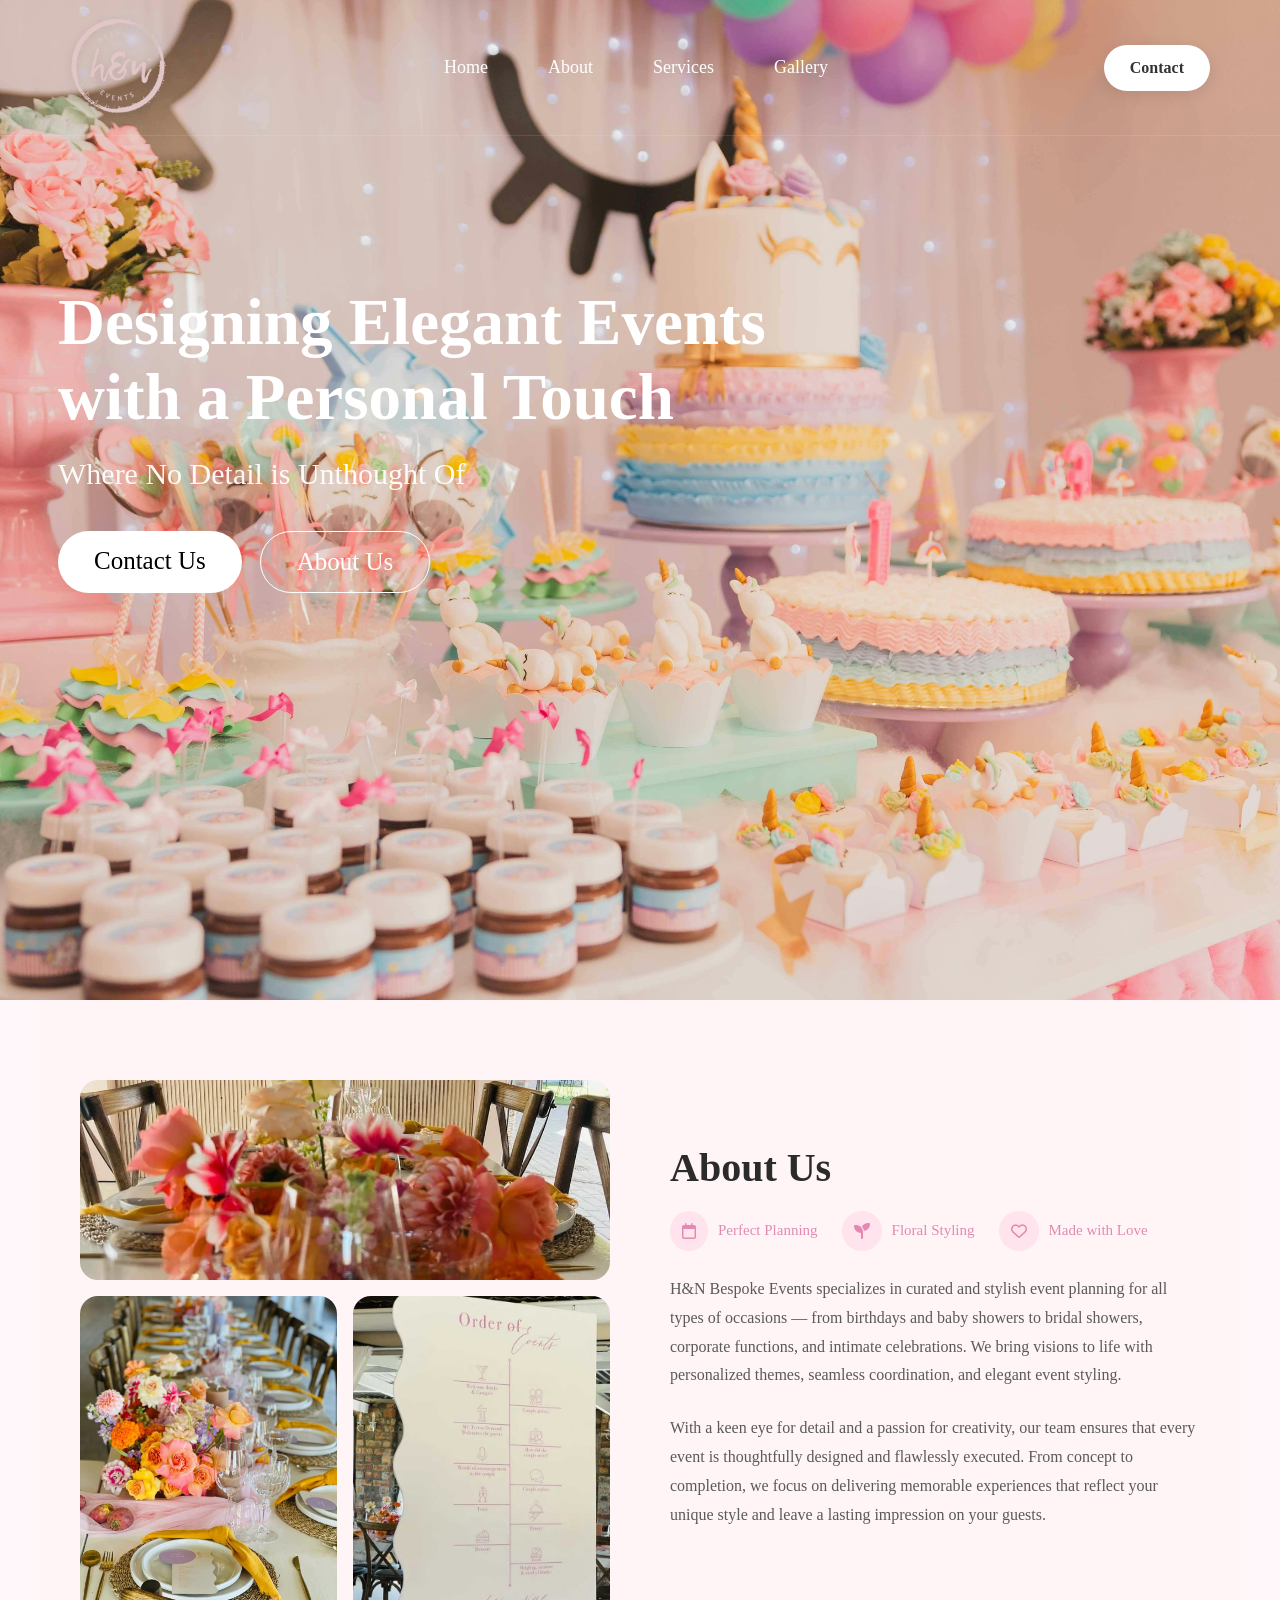
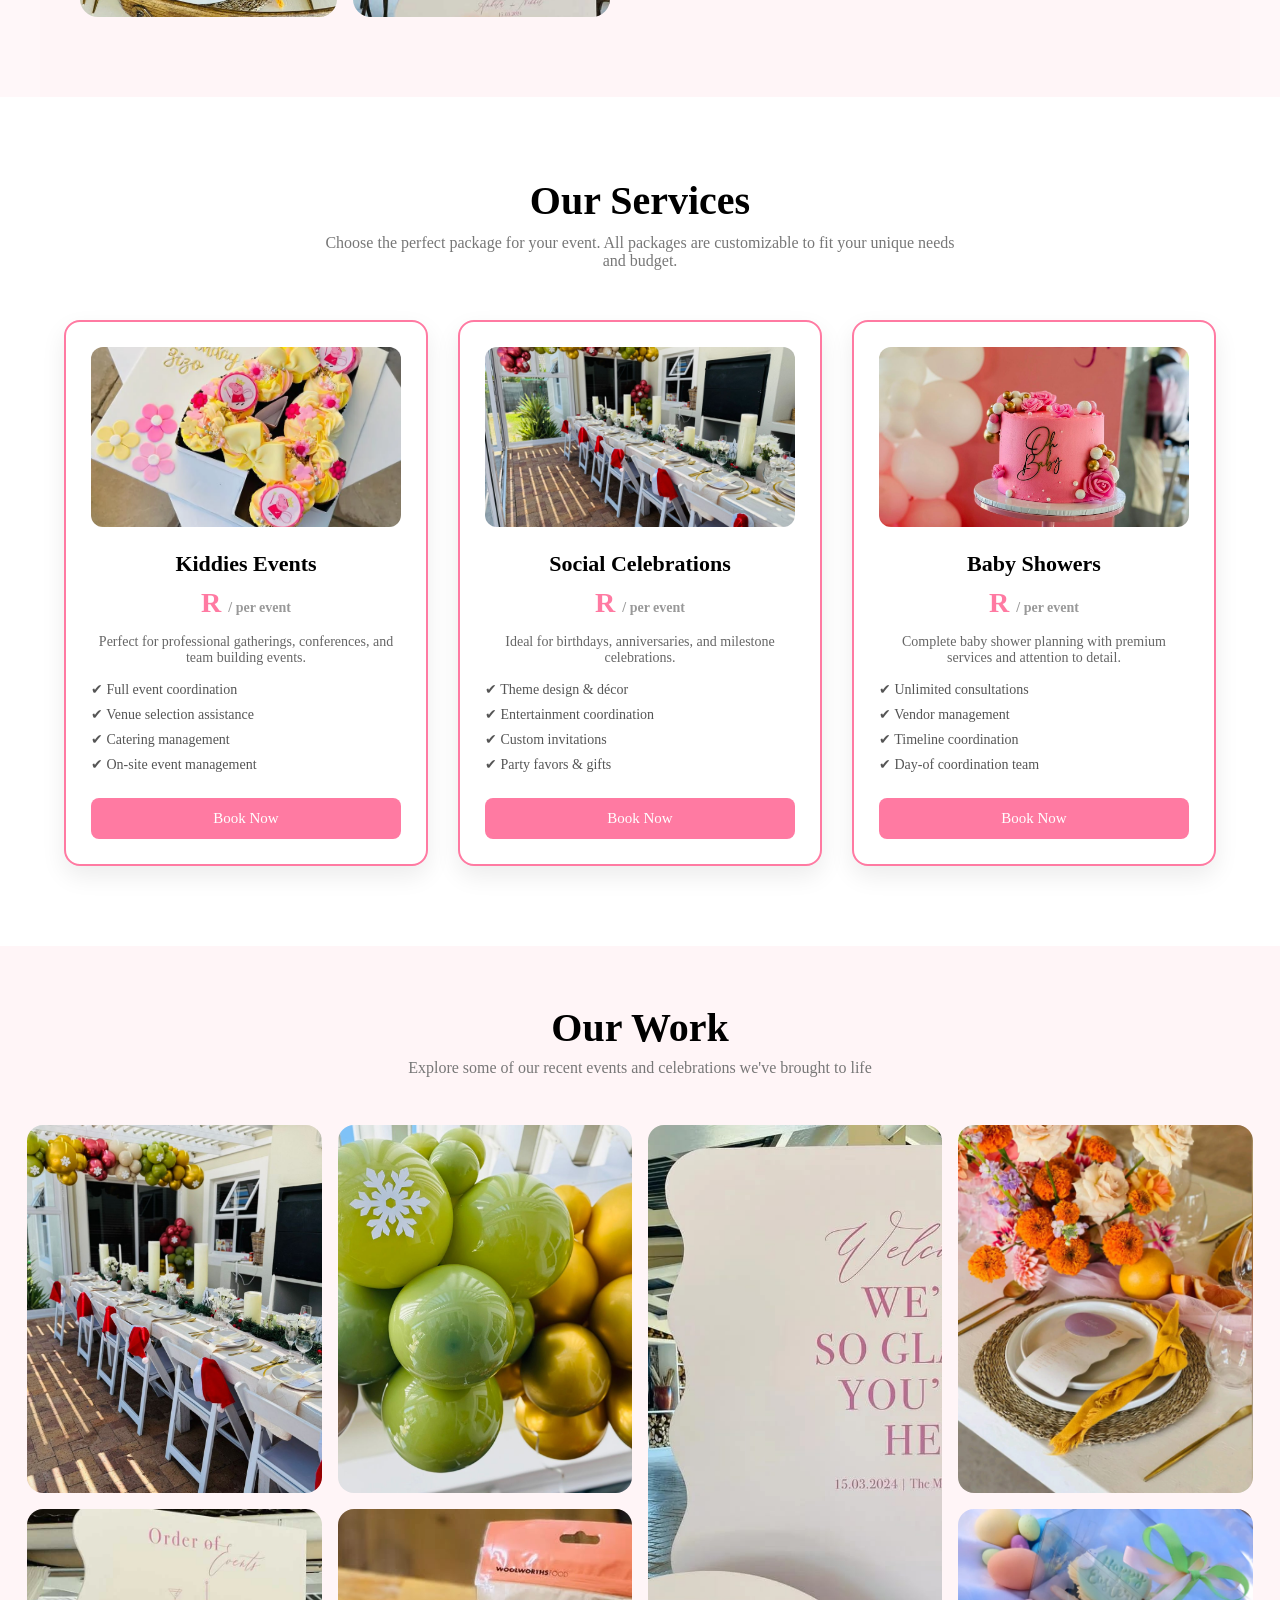
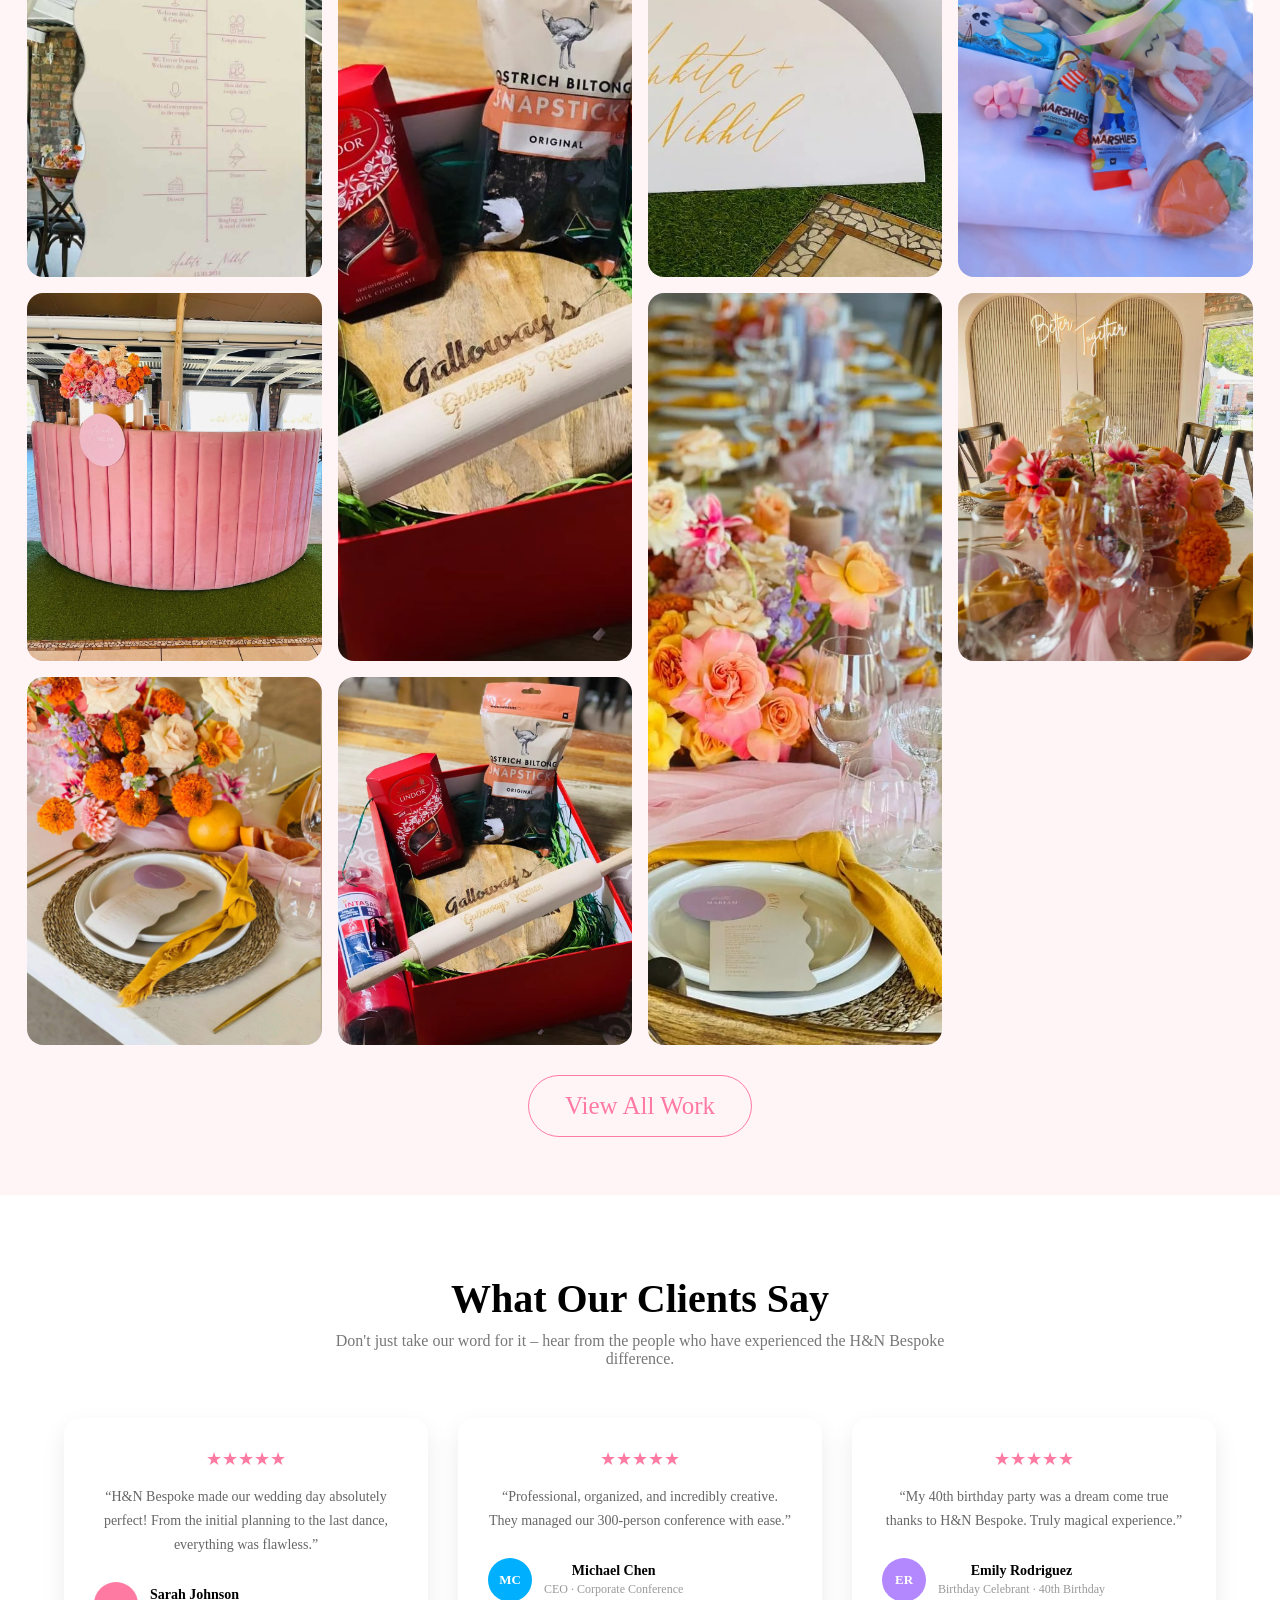
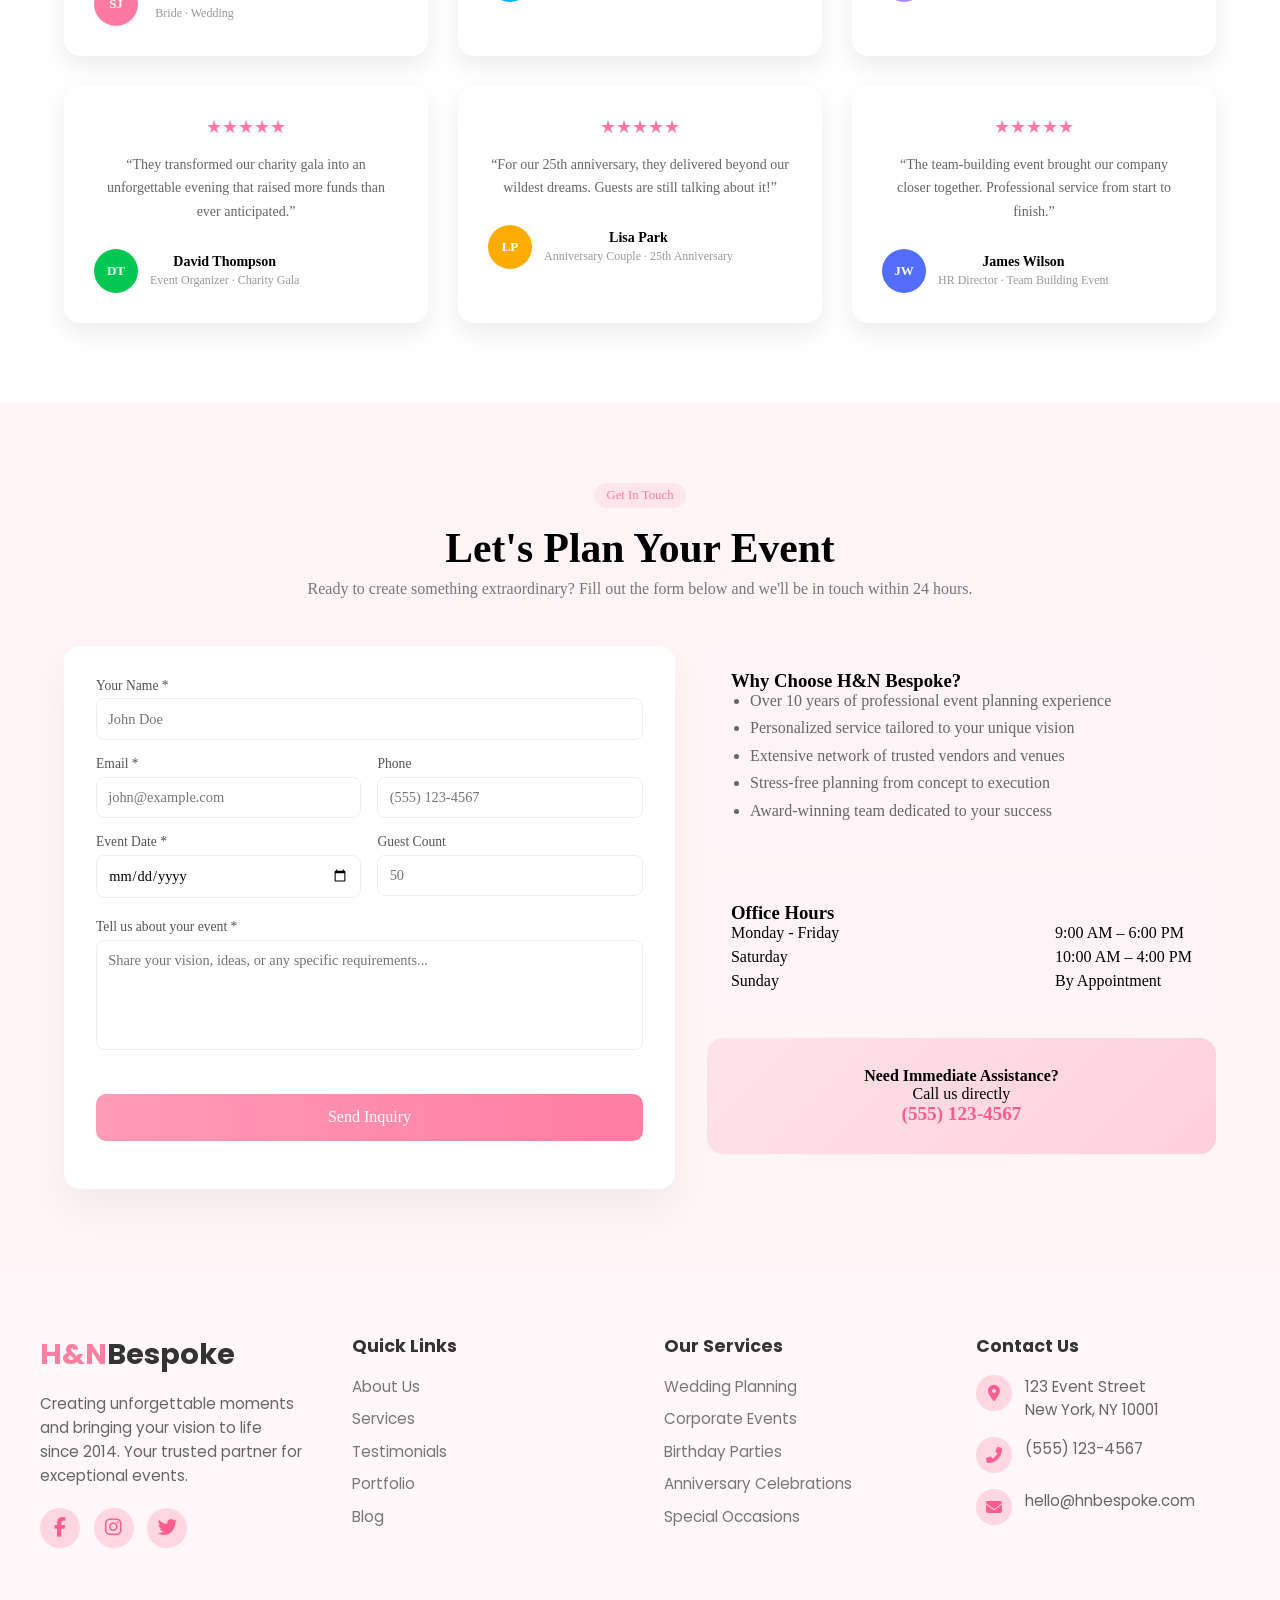
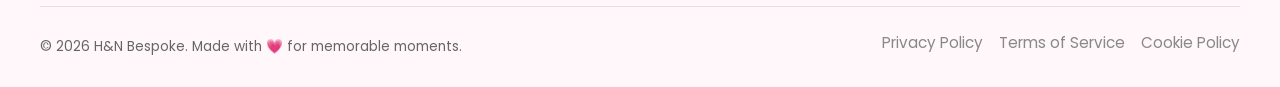
==== index.html @ fa7111df "added new pages" ====
<!DOCTYPE html>
<html lang="en">
<head>
<meta charset="UTF-8">
<meta name="viewport" content="width=device-width, initial-scale=1.0">
<title>Bespoke Hen Events</title>
<link rel="stylesheet" href="./stylesheet.css">

<link href="https://fonts.googleapis.com/css2?family=Poppins:wght@300;400;500;600;700&display=swap" rel="stylesheet">
<link href="https://fonts.googleapis.com/css2?family=Playfair+Display:wght@400;600&family=Parisienne&family=Lora&display=swap" rel="stylesheet">
 <link
    rel="stylesheet"
    href="https://cdnjs.cloudflare.com/ajax/libs/font-awesome/6.5.1/css/all.min.css"
  />
  <!-- <link
  rel="stylesheet"
  href="https://cdnjs.cloudflare.com/ajax/libs/font-awesome/6.4.2/css/all.min.css"
/> -->

</head>

<body>

<header class="hero">
  <section class="navbar">

  <div class="nav">

    <div class="nav-logo">
      <img src="./cropped-h_n_logo-removebg-preview-295x300.png" alt="Bespoke Hen Events" class="logo">
    </div>

    <div class="nav-menu">
      <a href="index.html">Home</a>
      <a href="about.html">About</a>
      <a href="services.html">Services</a>
      <a href="#">Gallery</a>
    </div>

    <div class="nav-contact">
      <button class="contact-btn">Contact</button>
    </div>

    <button class="burger" id="burger" aria-label="Menu">
      <span></span>
      <span></span>
      <span></span>
    </button>

  </div>

  <div class="mobile-menu" id="mobileMenu">
    <button class="close-btn" id="closeBtn">&times;</button>
    <div class="mobile-menu-content">
      <a href="index.html">Home</a>
      <a href="about.html">About</a>
      <a href="services.html">Services</a>
      <!-- <a href="#">Gallery</a> -->
      <button class="contact-btn">Contact</button>
    </div>
  </div>

  <div class="mobile-overlay" id="mobileOverlay"></div>

</section>

  <div class="hero-content">
    <div>
      <h1>Designing Elegant Events<br>with a Personal Touch</h1>
      <p>Where No Detail is Unthought Of</p>

      <div class="hero-buttons">
        <a href="#" class="btn-primary">Contact Us</a>
        <a href="#" class="btn-outline">About Us</a>
      </div>
    </div>
  </div>
</header>
<section class="about-body">
 <section class="about-section">

  <!-- LEFT IMAGES -->
  <div class="image-grid">
    <img src="./image/1 (10).jpg" alt="Table setup" class="image-large">
    <img src="./image/1 (9).jpg" alt="Decor" class="image-small">
    <img src="./image/1 (5).jpg" alt="Event styling" class="image-small">
  </div>

  <!-- RIGHT CONTENT -->
  <div class="about-content">
    <h2>About Us</h2>

    <div class="icon-row">
      <div class="icon-box">
        <i class="fa-regular fa-calendar"></i>
        <span>Perfect Planning</span>
      </div>

      <div class="icon-box">
        <i class="fa-solid fa-seedling"></i>
        <span>Floral Styling</span>
      </div>

      <div class="icon-box">
        <i class="fa-regular fa-heart"></i>
        <span>Made with Love</span>
      </div>
    </div>

    <p>
 H&N Bespoke Events specializes in curated and stylish event planning for all types of occasions — from birthdays and baby showers to bridal showers, corporate functions, and intimate celebrations. We bring visions to life with personalized themes, seamless coordination, and elegant event styling.
    </p>

    <p>
    With a keen eye for detail and a passion for creativity, our team ensures that every event is thoughtfully designed and flawlessly executed. From concept to completion, we focus on delivering memorable experiences that reflect your unique style and leave a lasting impression on your guests.
    </p>
  </div>

</section>

 
</section>
<section class="services">
  <h2>Our Services</h2>
  <p class="subtitle">
    Choose the perfect package for your event. All packages are customizable to fit your unique needs and budget.
  </p>

  <div class="cards">
    <!-- Card 1 -->
    <div class="card featured">
      <img src="./IMG_20231020_140403_918.jpg" alt="Corporate Events">
      <h3>Kiddies Events</h3>
      <p class="price">R  <span>/ per event</span></p>
      <p class="desc">Perfect for professional gatherings, conferences, and team building events.</p>

      <ul>
        <li>✔ Full event coordination</li>
        <li>✔ Venue selection assistance</li>
        <li>✔ Catering management</li>
        <li>✔ On-site event management</li>
      </ul>

      <button>Book Now</button>
    </div>

    <!-- Card 2 (featured) -->
    <div class="card featured">
      <img src="./1 (1).jpg" alt="Social Celebrations">
      <h3>Social Celebrations</h3>
      <p class="price">R <span>/ per event</span></p>
      <p class="desc">Ideal for birthdays, anniversaries, and milestone celebrations.</p>

      <ul>
        <li>✔ Theme design & décor</li>
        <li>✔ Entertainment coordination</li>
        <li>✔ Custom invitations</li>
        <li>✔ Party favors & gifts</li>
      </ul>

      <button>Book Now</button>
    </div>

    <!-- Card 3 -->
    <div class="card featured">
      <img src="./IMG-20250913-WA0020.jpg" alt="Luxury Weddings">
      <h3>Baby Showers</h3>
      <p class="price">R <span>/ per event</span></p>
      <p class="desc">Complete baby shower planning with premium services and attention to detail.</p>

      <ul>
        <li>✔ Unlimited consultations</li>
        <li>✔ Vendor management</li>
        <li>✔ Timeline coordination</li>
        <li>✔ Day-of coordination team</li>
      </ul>

      <button>Book Now</button>
    </div>
  </div>
</section>
<section class="our-work">
  <h2>Our Work</h2>
  <p class="subtitle">
    Explore some of our recent events and celebrations we've brought to life
  </p>

  <div class="gallery">
    <img src="./image/1 (1).jpg" alt="Event image">
    <img src="./image/1 (2).jpg" alt="Event image">
    <img src="./image/1 (3).jpg" alt="Event image">
    <img src="./image/1 (4).jpg" alt="Event image">
    <img src="./image/1 (5).jpg" alt="Event image">
    <img src="./image/1 (6).jpg" alt="Event image">
    <img src="./image/1 (7).jpg" alt="Event image">
    <img src="./image/1 (8).jpg" alt="Event image">
    <img src="./image/1 (9).jpg" alt="Event image">
    <img src="./image/1 (10).jpg" alt="Event image">
    <img src="./image/1 (11).jpg" alt="Event image">
    <img src="./image/1 (13).jpg" alt="Event image">
  </div>
  <div class="outline">
          <a href="./services.html" class="btn-outline-1">View All Work</a>
</div>
</section>

<section class="testimonials">
  <h2>What Our Clients Say</h2>
  <p class="subtitle">
    Don't just take our word for it – hear from the people who have experienced the H&N Bespoke difference.
  </p>

  <div class="testimonial-grid">

    <div class="testimonial-card">
      <div class="stars">★★★★★</div>
      <p class="quote">
        “H&N Bespoke made our wedding day absolutely perfect! From the initial planning to the last dance, everything was flawless.”
      </p>

      <div class="author">
        <div class="avatar pink">SJ</div>
        <div>
          <strong>Sarah Johnson</strong>
          <span>Bride · Wedding</span>
        </div>
      </div>
    </div>

    <div class="testimonial-card">
      <div class="stars">★★★★★</div>
      <p class="quote">
        “Professional, organized, and incredibly creative. They managed our 300-person conference with ease.”
      </p>

      <div class="author">
        <div class="avatar blue">MC</div>
        <div>
          <strong>Michael Chen</strong>
          <span>CEO · Corporate Conference</span>
        </div>
      </div>
    </div>

    <div class="testimonial-card">
      <div class="stars">★★★★★</div>
      <p class="quote">
        “My 40th birthday party was a dream come true thanks to H&N Bespoke. Truly magical experience.”
      </p>

      <div class="author">
        <div class="avatar purple">ER</div>
        <div>
          <strong>Emily Rodriguez</strong>
          <span>Birthday Celebrant · 40th Birthday</span>
        </div>
      </div>
    </div>

    <div class="testimonial-card">
      <div class="stars">★★★★★</div>
      <p class="quote">
        “They transformed our charity gala into an unforgettable evening that raised more funds than ever anticipated.”
      </p>

      <div class="author">
        <div class="avatar green">DT</div>
        <div>
          <strong>David Thompson</strong>
          <span>Event Organizer · Charity Gala</span>
        </div>
      </div>
    </div>

    <div class="testimonial-card">
      <div class="stars">★★★★★</div>
      <p class="quote">
        “For our 25th anniversary, they delivered beyond our wildest dreams. Guests are still talking about it!”
      </p>

      <div class="author">
        <div class="avatar orange">LP</div>
        <div>
          <strong>Lisa Park</strong>
          <span>Anniversary Couple · 25th Anniversary</span>
        </div>
      </div>
    </div>

    <div class="testimonial-card">
      <div class="stars">★★★★★</div>
      <p class="quote">
        “The team-building event brought our company closer together. Professional service from start to finish.”
      </p>

      <div class="author">
        <div class="avatar indigo">JW</div>
        <div>
          <strong>James Wilson</strong>
          <span>HR Director · Team Building Event</span>
        </div>
      </div>
    </div>

  </div>
</section>

<section class="event-contact">

  <span class="pill">Get In Touch</span>
  <h2>Let's Plan Your Event</h2>
  <p class="intro">
    Ready to create something extraordinary? Fill out the form below and we'll be in touch within 24 hours.
  </p>

  <div class="contact-grid">

    <!-- FORM -->
    <form class="contact-form" id="eventForm" action="https://formspree.io/f/mkooplzl" method="POST">
      <label>
        Your Name *
        <input type="text" name="name" placeholder="John Doe" required>
      </label>

      <div class="two-cols">
        <label>
          Email *
          <input type="email" name="email" placeholder="john@example.com" required>
        </label>

        <label>
          Phone
          <input type="tel" name="phone" placeholder="(555) 123-4567">
        </label>
      </div>

      <div class="two-cols">
        <label>
          Event Date *
          <input type="date" name="date" id="eventDate" required>
          <small class="date-status"></small>
        </label>

        <label>
          Guest Count
          <input type="number" name="guests" placeholder="50" min="1">
        </label>
      </div>

      <label>
        Tell us about your event *
        <textarea name="message" placeholder="Share your vision, ideas, or any specific requirements..." required></textarea>
      </label>

      <button type="submit">Send Inquiry</button>
      <p class="form-status"></p>
    </form>

    <!-- INFO COLUMN -->
    <div class="info-column">

      <div class="info-card">
        <h3>Why Choose H&N Bespoke?</h3>
        <ul>
          <li>Over 10 years of professional event planning experience</li>
          <li>Personalized service tailored to your unique vision</li>
          <li>Extensive network of trusted vendors and venues</li>
          <li>Stress-free planning from concept to execution</li>
          <li>Award-winning team dedicated to your success</li>
        </ul>
      </div>

      <div class="info-card small">
        <h3>Office Hours</h3>
        <div class="hours">
          <span>Monday - Friday</span><span>9:00 AM – 6:00 PM</span>
          <span>Saturday</span><span>10:00 AM – 4:00 PM</span>
          <span>Sunday</span><span>By Appointment</span>
        </div>
      </div>

      <div class="call-card">
        <h4>Need Immediate Assistance?</h4>
        <p>Call us directly</p>
        <strong>(555) 123-4567</strong>
      </div>

    </div>
  </div>
</section>
<section class="footer">
  <div class="footer-container">
    <!-- Brand -->
    <div class="footer-brand">
      <h2>H&N<span>Bespoke</span></h2>
      <p>
        Creating unforgettable moments and bringing your vision to life since 2014.
        Your trusted partner for exceptional events.
      </p>

      <div class="socials">
        <a href="#"><i class="fab fa-facebook-f"></i></a>
        <a href="#"><i class="fab fa-instagram"></i></a>
        <a href="#"><i class="fab fa-twitter"></i></a>
      </div>
    </div>

    <!-- Quick Links -->
    <div class="footer-links">
      <h4>Quick Links</h4>
      <a href="about.html">About Us</a>
      <a href="services.html">Services</a>
      <a href="#">Testimonials</a>
      <a href="#">Portfolio</a>
      <a href="#">Blog</a>
    </div>

    <!-- Services -->
    <div class="footer-links">
      <h4>Our Services</h4>
      <a href="#">Wedding Planning</a>
      <a href="#">Corporate Events</a>
      <a href="#">Birthday Parties</a>
      <a href="#">Anniversary Celebrations</a>
      <a href="#">Special Occasions</a>
    </div>

    <!-- Contact -->
    <div class="footer-contact">
      <h4>Contact Us</h4>

      <div class="contact-item">
        <span><i class="fas fa-map-marker-alt"></i></span>
        <p>123 Event Street<br>New York, NY 10001</p>
      </div>

      <div class="contact-item">
        <span><i class="fas fa-phone-alt"></i></span>
        <p>(555) 123-4567</p>
      </div>

      <div class="contact-item">
        <span><i class="fas fa-envelope"></i></span>
        <p>hello@hnbespoke.com</p>
      </div>
    </div>
  </div>

  <div class="footer-bottom">
    <p>© 2026 H&N Bespoke. Made with 💗 for memorable moments.</p>
    <div class="footer-policy">
      <a href="#">Privacy Policy</a>
      <a href="#">Terms of Service</a>
      <a href="#">Cookie Policy</a>
    </div>
  </div>
</section>

<script>
  // PRE-BOOKED DATES (format MUST be YYYY-MM-DD)
  const bookedDates = ["2026-01-25", "2026-01-28"];

  const form = document.getElementById("eventForm");
  const dateInput = document.getElementById("eventDate");
  const dateStatus = document.querySelector(".date-status");
  const formStatus = document.querySelector(".form-status");

  // Disable past dates
  const today = new Date().toISOString().split("T")[0];
  dateInput.min = today;

  // Check availability when date changes
  dateInput.addEventListener("change", () => {
    const selectedDate = dateInput.value;

    if (bookedDates.includes(selectedDate)) {
      dateStatus.textContent = "❌ This date is already booked.";
      dateStatus.style.color = "#ff4d6d";
      dateInput.setCustomValidity("Date unavailable");
    } else {
      dateStatus.textContent = "✅ Date available!";
      dateStatus.style.color = "#2ecc71";
      dateInput.setCustomValidity("");
    }
  });

  // Handle form submit
  form.addEventListener("submit", (e) => {
    e.preventDefault();

    if (!form.checkValidity()) return;

    const selectedDate = dateInput.value;

    // Safety check (in case someone bypasses UI)
    if (bookedDates.includes(selectedDate)) {
      dateStatus.textContent = "❌ This date was just booked.";
      dateStatus.style.color = "#ff4d6d";
      return;
    }

    // Save the booking (demo only)
    bookedDates.push(selectedDate);

    formStatus.textContent = "Sending your inquiry...";
    formStatus.style.color = "#777";

    setTimeout(() => {
      formStatus.textContent = "🎉 Inquiry sent successfully! We’ll contact you within 24 hours.";
      formStatus.style.color = "#2ecc71";
      form.reset();
      dateStatus.textContent = "";
    }, 1200);
  });

  // MOBILE MENU TOGGLE

  const burger = document.getElementById("burger");
  const mobileMenu = document.getElementById("mobileMenu");
  const mobileOverlay = document.getElementById("mobileOverlay");
  const closeBtn = document.getElementById("closeBtn");

  const toggleMenu = () => {
    mobileMenu.classList.toggle("active");
    mobileOverlay.classList.toggle("active");
    burger.classList.toggle("active");
    document.body.style.overflow = mobileMenu.classList.contains("active") ? "hidden" : "";
  };

  burger.addEventListener("click", toggleMenu);
  mobileOverlay.addEventListener("click", toggleMenu);
  closeBtn.addEventListener("click", toggleMenu);

  // NAVBAR SCROLL BEHAVIOR: add translucent pink background when scrolling
  const navbar = document.querySelector('.navbar');
  const onScroll = () => {
    if (window.scrollY > 8) {
      navbar.classList.add('scrolled');
    } else {
      navbar.classList.remove('scrolled');
    }
  };

  window.addEventListener('scroll', onScroll, { passive: true });
  // Run once on load in case user opens scrolled
  onScroll();




</script>

</body>
</html>
---- stylesheet.css ----
* {
  margin: 0;
  padding: 0;
  box-sizing: border-box;
  font-family:inherit
}

body {
  background: #fff5f7;
}

.hero {
  min-height: 1000px;
  background:
 
    url("./pexels-silvia-trigo-545701-1857157.jpg") center/cover no-repeat;
  color: #fff;
  position: relative;
}



/* Navbar */
.navbar {
  position: sticky;
  top: 0;
  width: 100%;
  background: transparent;
  z-index: 1000;
  transition: background 220ms ease, box-shadow 220ms ease, padding 220ms ease, backdrop-filter 220ms ease;
  border-bottom: 1px solid rgba(255, 255, 255, 0.1);
}

.navbar.scrolled {
  position: fixed;
  left: 0;
  right: 0;
  background: linear-gradient(135deg, rgba(255, 230, 236, 0.8), rgba(247, 198, 217, 0.6));
  backdrop-filter: blur(12px);
  box-shadow: 0 8px 32px rgba(0,0,0,0.1);
  border-bottom: 1px solid rgba(255, 255, 255, 0.2);
}


/* Layout */
.nav {
  display: flex;
  justify-content: space-between;
  align-items: center;
  padding: 15px 30px;
  gap: 6px;
  font-size: 18px;
  position: relative;
  max-width: 1200px;
  margin: 0 auto;
}

.nav-logo {
  flex: 0;
  filter: drop-shadow(0 2px 4px rgba(0,0,0,0.1));
}

.nav-menu {
  flex: 1;
  display: flex;
  justify-content: center;
  gap: 30px;
}

.nav-contact {
  flex: 0;
}

/* Logo image */
.logo {
  height: 100px;
  transition: transform 0.3s ease;
}

.logo:hover {
  transform: scale(1.05);
}
.hero-content {
  margin: 0 auto;
  padding: 149px 58px;

}
.nav-toggle,
.burger {
  display: none;
  background: transparent;
  border: none;
  cursor: pointer;
  padding: 6px;
}


/* Place contact button at far right inside nav-right using its own container */

/* CTA sits in its own container positioned at the far right of the nav */
.nav-contact {
  position: relative;
}

.nav-contact .contact-btn { display: inline-flex; }

.burger { margin-left: 6px; }

.nav-toggle i {
  font-size: 20px;
  color: #ffffff;
}

/* Link colors: light on hero, dark when scrolled */
.navbar a { color: #fff; }
.navbar.scrolled a { color: #333; }
.navbar .contact-btn { background: #fff; color: #333; }
.navbar.scrolled .contact-btn { background: #fff; }

/* Link spacing and visual touch */
.nav-menu a {
  color: inherit;
  padding: 10px 15px;
  text-decoration: none;
  border-radius: 25px;
  font-weight: 500;
  transition: all 0.3s ease;
  position: relative;
}
.nav-menu a:hover {
  background: rgba(255,255,255,0.15);
  transform: translateY(-2px);
  box-shadow: 0 4px 12px rgba(0,0,0,0.15);
}

/* Links */
.navbar a {
  text-decoration: none;
  color: #ffffff;
  font-weight: 500;
}

/* Contact button */
.contact-btn {
  margin-left: auto;
  background: linear-gradient(135deg, #fff, #f8f8f8);
  border: 2px solid rgba(255,255,255,0.3);
  padding: 12px 24px;
  border-radius: 30px;
  cursor: pointer;
  font-weight: 600;
  font-size: 16px;
  transition: all 0.3s ease;
  box-shadow: 0 4px 15px rgba(0,0,0,0.1);
}

.contact-btn:hover {
  background: linear-gradient(135deg, #f0f0f0, #e8e8e8);
  transform: translateY(-2px);
  box-shadow: 0 6px 20px rgba(0,0,0,0.2);
}

/* Burger */
.burger {
  display: none;
  flex-direction: column;
  gap: 5px;
  margin-left: 16px;
  cursor: pointer;
}

.burger span {
  width: 24px;
  height: 2px;
  background: #333;
  transition: all 0.3s ease;
}

.burger.active span:nth-child(1) {
  transform: rotate(45deg) translate(5px, 5px);
}

.burger.active span:nth-child(2) {
  opacity: 0;
}

.burger.active span:nth-child(3) {
  transform: rotate(-45deg) translate(7px, -6px);
}

/* Mobile menu */
.mobile-menu {
  position: fixed;
  top: 0;
  left: 0;
  width: 100%;
  height: 100vh;
  background: linear-gradient(135deg, rgba(247, 198, 217, 0.95), rgba(255, 230, 236, 0.95));
  backdrop-filter: blur(15px);
  display: flex;
  flex-direction: column;
  transform: translateX(100%);
  transition: transform 0.3s ease;
  z-index: 1001;
}

.mobile-menu.active {
  transform: translateX(0);
}

.close-btn {
  position: absolute;
  top: 30px;
  right: 30px;
  background: rgba(255, 255, 255, 0.2);
  border: 2px solid rgba(255, 255, 255, 0.3);
  font-size: 24px;
  color: #333;
  cursor: pointer;
  width: 50px;
  height: 50px;
  border-radius: 50%;
  display: flex;
  align-items: center;
  justify-content: center;
  transition: all 0.3s ease;
  z-index: 1002;
}

.close-btn:hover {
  background: rgba(255, 255, 255, 0.4);
  transform: scale(1.1);
}

.mobile-menu-content {
  display: flex;
  flex-direction: column;
  justify-content: center;
  align-items: center;
  gap: 25px;
}

.mobile-overlay {
  position: fixed;
  top: 0;
  left: 0;
  width: 100%;
  height: 100%;
  background: rgba(0, 0, 0, 0.5);
  opacity: 0;
  pointer-events: none;
  transition: opacity 0.3s ease;
  z-index: 1000;
}

.mobile-overlay.active {
  opacity: 1;
  pointer-events: auto;
}

/* Mobile menu links */
.mobile-menu a {
  color: #333;
  text-decoration: none;
  font-weight: 500;
  font-size: 20px;
  padding: 15px 30px;
  border-radius: 30px;
  transition: all 0.3s ease;
  background: rgba(255, 255, 255, 0.1);
  border: 1px solid rgba(255, 255, 255, 0.2);
  min-width: 200px;
  text-align: center;
}

.mobile-menu a:hover {
  background: rgba(255, 255, 255, 0.3);
  transform: translateY(-3px);
  box-shadow: 0 6px 20px rgba(0,0,0,0.2);
}

.mobile-menu .contact-btn {
  background: rgba(255, 255, 255, 0.1);
  color: #333;
  border: 1px solid rgba(255, 255, 255, 0.2);
  padding: 15px 30px;
  border-radius: 30px;
  cursor: pointer;
  font-weight: 500;
  font-size: 20px;
  transition: all 0.3s ease;
  min-width: 200px;
  text-align: center;
  text-decoration: none;
  display: inline-block;
  margin-left: 0;
}

.mobile-menu .contact-btn:hover {
  background: rgba(255, 255, 255, 0.3);
  transform: translateY(-3px);
  box-shadow: 0 6px 20px rgba(0,0,0,0.2);
}

/* Responsive */
/* Show collapsed/hamburger menu on mobile */
@media (max-width: 768px) {
  /* On mobile: hide the menu and contact, show burger */
  .nav-menu { display: none; }
  .nav-contact { display: none; }
  .burger { display: flex; }

  .nav { padding: 15px 20px; }
  .logo { height: 60px; }
}

/* Banner Hero */
.banner-hero {
  min-height: 80vh;
  background: url("./image/1 (1).jpg") center/cover no-repeat;
  color: #fff;
  position: relative;
  display: flex;
  flex-direction: column;
  justify-content: space-between;
  align-items: center;
  padding-bottom: 80px;
}

.banner-hero::before {
  content: '';
  position: absolute;
  top: 0;
  left: 0;
  width: 100%;
  height: 100%;
  background: rgba(0, 0, 0, 0.4);
  z-index: 1;
}

.banner-hero .navbar {
  position: sticky;
  top: 0;
  width: 100%;
  background: transparent;
  z-index: 1000;
  transition: background 220ms ease, box-shadow 220ms ease, padding 220ms ease, backdrop-filter 220ms ease;
  border-bottom: 1px solid rgba(255, 255, 255, 0.1);
}

.banner-hero .navbar.scrolled {
  position: fixed;
  left: 0;
  right: 0;
  background: linear-gradient(135deg, rgba(255, 230, 236, 0.8), rgba(247, 198, 217, 0.6));
  backdrop-filter: blur(12px);
  box-shadow: 0 8px 32px rgba(0,0,0,0.1);
  border-bottom: 1px solid rgba(255, 255, 255, 0.2);
}

.banner-content {
  position: relative;
  z-index: 2;
  text-align: center;
  padding-bottom: 274px;

}

.banner-content h1 {
  font-size: 4rem;
  font-weight: 600;
  margin-bottom: 1rem;
  font-family: 'Playfair Display', serif;
}

.banner-content p {
  font-size: 1.5rem;
  opacity: 0.95;
}

@media (max-width: 768px) {
  .banner-hero {
    min-height: 60vh;
  }

  .banner-content h1 {
    font-size: 2.5rem;
  }

  .banner-content p {
    font-size: 1.2rem;
  }
}

/* Services Gallery Section */
.services-gallery {
  padding: 80px 20px;
  background: #fff5f7;
  text-align: center;
}

.services-gallery h2 {
  font-size: 3rem;
  font-weight: 600;
  margin-bottom: 1rem;
  color: #333;
  font-family: 'Playfair Display', serif;
}

.services-gallery .subtitle {
  font-size: 1.2rem;
  color: #666;
  margin-bottom: 50px;
}

/* Services Gallery Grid */
.services-gallery .gallery {
  display: grid;
  grid-template-columns: repeat(auto-fill, minmax(250px, 1fr));
  gap: 0.8rem;
  max-width: 1200px;
  margin: 0 auto;
}

.services-gallery .gallery img {
  width: 100%;
  height: 250px;
  object-fit: cover;
  border-radius: 12px;
  transition: transform 0.3s ease, box-shadow 0.3s ease;
  cursor: pointer;
}

.services-gallery .gallery img:hover {
  transform: scale(1.03);
  box-shadow: 0 8px 20px rgba(0, 0, 0, 0.15);
}

/* Modal / Lightbox */
.gallery-modal {
  display: none;
  position: fixed;
  top: 0;
  left: 0;
  width: 100%;
  height: 100%;
  background: rgba(0, 0, 0, 0.9);
  z-index: 2000;
  justify-content: center;
  align-items: center;
  padding: 20px;
}

.gallery-modal.active {
  display: flex;
}

.gallery-modal-content {
  position: relative;
  max-width: 90%;
  max-height: 90vh;
}

.gallery-modal-content img {
  width: 100%;
  height: auto;
  max-height: 85vh;
  object-fit: contain;
}

.gallery-modal-close {
  position: absolute;
  top: -40px;
  right: 0;
  background: none;
  border: none;
  font-size: 36px;
  color: #fff;
  cursor: pointer;
  transition: color 0.3s ease;
}

.gallery-modal-close:hover {
  color: #ccc;
}

.gallery-modal-nav {
  display: flex;
  gap: 20px;
  position: absolute;
  bottom: -50px;
  left: 50%;
  transform: translateX(-50%);
  justify-content: center;
}

.gallery-modal-nav button {
  background: rgba(255, 255, 255, 0.2);
  border: 1px solid rgba(255, 255, 255, 0.4);
  color: #fff;
  padding: 10px 20px;
  border-radius: 20px;
  cursor: pointer;
  transition: all 0.3s ease;
}

.gallery-modal-nav button:hover {
  background: rgba(255, 255, 255, 0.3);
}

@media (max-width: 768px) {
  .services-gallery .gallery {
    grid-template-columns: repeat(auto-fill, minmax(150px, 1fr));
    gap: 0.6rem;
  }

  .services-gallery .gallery img {
    height: 150px;
  }

  .gallery-modal {
    padding: 10px;
  }

  .gallery-modal-content img {
    max-height: 80vh;
  }

  .gallery-modal-close {
    top: -30px;
    font-size: 28px;
  }

  .gallery-modal-nav {
    bottom: -45px;
    gap: 10px;
  }

  .gallery-modal-nav button {
    padding: 8px 16px;
    font-size: 14px;
  }
}

/* Banner */
.banner {
  position: relative;
  height: 60vh;
  overflow: hidden;
}

.banner-image {
  width: 100%;
  height: 100%;
  object-fit: cover;
}

.banner-overlay {
  position: absolute;
  top: 0;
  left: 0;
  width: 100%;
  height: 100%;
  background: rgba(0, 0, 0, 0.4);
  display: flex;
  flex-direction: column;
  justify-content: center;
  align-items: center;
  color: #fff;
  text-align: center;
}

.banner-overlay h1 {
  font-size: 4rem;
  font-weight: 600;
  margin-bottom: 1rem;
  font-family: 'Playfair Display', serif;
}

.banner-overlay p {
  font-size: 1.5rem;
  opacity: 0.9;
}

@media (max-width: 768px) {
  .banner {
    height: 50vh;
  }

  .banner-overlay h1 {
    font-size: 2.5rem;
  }

  .banner-overlay p {
    font-size: 1.2rem;
  }
}

.hero-content h1 {
  font-size: 65px;
  font-weight: 600;
  line-height: 1.15;
}

.hero-content p {
  margin-top: 22px;
  font-size: 30px;
  opacity: 0.95;
}

/* HERO BUTTONS */
.hero-buttons {
  margin-top: 40px;
  display: flex;
  gap: 18px;
}

.btn-primary {
  background: #fff;
  color: #000;
  padding: 16px 36px   ;
  border-radius: 40px;
  font-size:  25px;
  text-decoration: none;
  font-weight: 500;
  transition: transform 0.3s ease, box-shadow 0.3s ease;
}

.btn-primary:hover {
  background: #f0f0f0;
  color: #000;
}

.btn-outline {
  border: 1.5px solid #fff;
  color: #fff;
  padding: 16px 36px;
  font-size: 25px;  
  border-radius: 40px;
  text-decoration: none;
  font-weight: 500;
  transition: transform 0.3s ease, background 0.3s ease;
}
.btn-outline-1 {
  border: 1.5px solid #ff7aa2;
  color: #ff7aa2;
  padding: 16px 36px;
  font-size: 25px;  
  border-radius: 40px;
  text-decoration: none;
  font-weight: 500;
  transition: transform 0.3s ease, background 0.3s ease;
}

.btn-outline:hover {
  background: #fff;
  color: #333;
  border-color: #fff;
}
.btn-outline-1:hover {
  background: #fff;
  color: #333;
  border-color: #fff;
}
.outline{

  display: flex;
  justify-content: center;
  margin-top: 30px;
}

/* RESPONSIVE */
@media (max-width: 900px) {
  .nav {
    padding: 20px 30px;
  }

  .hero-content {
    padding-left: 30px;
    padding-right: 30px;
  }

  .hero-content h1 {
    font-size: 38px;
  }
}

@media (max-width: 600px) {
  .nav-left,
  .nav-right {
    display: none;
  }

  .hero-content h1 {
    font-size: 30px;
  }

  .hero-buttons {
    flex-direction: column;
    width: fit-content;
  }
}
.about-section {
  display: flex;
  gap: 60px;
  padding: 100px;
  background: #fff5f7;
  position: relative;
  overflow: hidden;
}

 .about-body {
      margin: 0;
      font-family: 'Georgia', serif;
      background: #fff7f9;
      color: #5a5a5a;
    }

    .about-section {
      max-width: 1200px;
      margin: auto;
      padding: 80px 40px;
      display: grid;
      grid-template-columns: 1fr 1fr;
      gap: 60px;
      align-items: center;
    }

    /* IMAGE GRID */
    .image-grid {
      display: grid;
      grid-template-columns: 1fr 1fr;
      grid-template-rows: auto auto;
      gap: 16px;
    }

    .image-grid img {
      width: 100%;
      height: 100%;
      object-fit: cover;
      border-radius: 18px;
    }

    .image-large {
      grid-column: span 2;
      height: 200px !important;
    }

    .image-small {
      height: 200px;
    }

    /* TEXT CONTENT */
    .about-content h2 {
      font-size: 2.5rem;
      margin-bottom: 20px;
      color: #2b2b2b;
      font-weight: 600  ;
    }

    .about-content p {
      line-height: 1.8;
      font-size: 16px;
      margin-bottom: 24px;
    }

    /* ICON ROW */
    .icon-row {
      display: flex;
      gap: 24px;
      margin-bottom: 24px;
    }

    .icon-box {
      display: flex;
      align-items: center;
      gap: 10px;
      color: #e38ab2;
      font-size: 15px;
    }

    .icon-box i {
      background: #ffe3ed;
      padding: 12px;
      border-radius: 50%;
      font-size: 16px;
    }

    /* RESPONSIVE */
    @media (max-width: 900px) {
      .about-section {
        grid-template-columns: 1fr;
      }
    }
    .services {
  padding: 80px 5%;
  text-align: center;
  background: #fff;
}

.services h2 {
  font-size: 2.5rem;
  margin-bottom: 10px;
  color: #000000;
  font-weight: 600;
}

.subtitle {
  color: #777;
  max-width: 600px;
  margin: 0 auto 50px;
}

.cards {
  display: grid;
  grid-template-columns: repeat(auto-fit, minmax(280px, 1fr));
  gap: 30px;
}

.card {
  background: #fff;
  border-radius: 16px;
  padding: 25px;
  box-shadow: 0 10px 25px rgba(0,0,0,0.08);
  transition: transform 0.35s ease, box-shadow 0.35s ease;
  position: relative;
}

.card img {
  width: 100%;
  height: 180px;
  object-fit: cover;
  border-radius: 12px;
  margin-bottom: 20px;
}

.card h3 {
  font-size: 22px;
  margin-bottom: 10px;
}

.price {
  font-size: 28px;
  color: #ff7aa2;
  font-weight: bold;
}

.price span {
  font-size: 14px;
  color: #999;
}

.desc {
  font-size: 14px;
  color: #666;
  margin: 15px 0;
}

.card ul {
  text-align: left;
  padding: 0;
  list-style: none;
  margin-bottom: 25px;
}

.card ul li {
  font-size: 14px;
  margin-bottom: 8px;
  color: #555;
}

.card button {
  width: 100%;
  padding: 12px;
  border: none;
  border-radius: 8px;
  background: #ff7aa2;
  color: #fff;
  font-size: 15px;
  cursor: pointer;
  transition: background 0.3s ease;
}

.card button:hover {
  background: #ff5f8f;
}

/* 🔥 Hover-out effect */
.card:hover {
  transform: translateY(-15px) scale(1.03);
  box-shadow: 0 20px 45px rgba(0,0,0,0.15);
}

/* Featured middle card */
.featured {
  border: 2px solid #ff7aa2;
}
.testimonials {
  padding: 80px 5%;
  background: #fff;
  text-align: center;
}

.testimonials h2 {
  font-size: 2.5rem;
  margin-bottom: 10px;
  color: #000000;
  font-weight: 600;
}

.subtitle {
  color: #777;
  max-width: 650px;
  margin: 0 auto 50px;
}

.testimonial-grid {
  display: grid;
  grid-template-columns: repeat(auto-fit, minmax(280px, 1fr));
  gap: 30px;
}

.testimonial-card {
  background: #fff;
  border-radius: 16px;
  padding: 30px;
  box-shadow: 0 10px 25px rgba(0,0,0,0.08);
  position: relative;
  transition: transform 0.35s ease, box-shadow 0.35s ease;
}

/* Hover out effect */
.testimonial-card:hover {
  transform: translateY(-12px) scale(1.02);
  box-shadow: 0 22px 45px rgba(0,0,0,0.15);
}

.stars {
  color: #ff7aa2;
  font-size: 18px;
  margin-bottom: 15px;
}

.quote {
  font-size: 14px;
  color: #666;
  line-height: 1.7;
  margin-bottom: 25px;
  position: relative;
}

.author {
  display: flex;
  align-items: center;
  gap: 12px;
}

.author strong {
  display: block;
  font-size: 14px;
}

.author span {
  font-size: 12px;
  color: #999;
}

/* Avatar styles */
.avatar {
  width: 44px;
  height: 44px;
  border-radius: 50%;
  display: flex;
  align-items: center;
  justify-content: center;
  color: #fff;
  font-weight: bold;
  font-size: 13px;
}

/* Avatar colors */
.pink { background: #ff7aa2; }
.blue { background: #00b0ff; }
.purple { background: #b388ff; }
.green { background: #00c853; }
.orange { background: #ffab00; }
.indigo { background: #536dfe; }

/* * {
  box-sizing: border-box;
} */
.our-work {
  /* max-width: 1200px;
  margin: 4rem auto; */
  padding: 58px 1.7rem;
  text-align: center;
  background-color: #fff5f7;
}

.our-work h2 {
  font-size: 2.5rem;
  font-weight: 600;
  margin-bottom: 0.5rem;
}

.our-work .subtitle {
  font-size: 1rem;
  color: #777;
  margin-bottom: 3rem;
}

/* Masonry-style grid */
.our-work .gallery {
  display: grid;
  grid-template-columns: repeat(auto-fill, minmax(250px, 1fr));
  gap: 1rem;
}

/* Images */
.our-work .gallery img {
  width: 100%;
  height: 100%;
  object-fit: cover;
  border-radius: 16px;
  transition: transform 0.4s ease, box-shadow 0.4s ease;
  cursor: pointer;
}

/* Hover effect */
.our-work .gallery img:hover {
  transform: scale(1.03);
  box-shadow: 0 12px 30px rgba(0, 0, 0, 0.15);
}

/* Image height variation */
.our-work .gallery img:nth-child(3),
.our-work .gallery img:nth-child(6),
.our-work .gallery img:nth-child(9) {
  grid-row: span 2;
}

/* Mobile */
@media (max-width: 600px) {
  .our-work h2 {
    font-size: 2rem;
  }

  .our-work .subtitle {
    font-size: 0.95rem;
  }
}
.event-contact {
  max-width: 1200px;
  margin: 5rem auto;
  padding: 0 1.5rem;
  text-align: center;
}

.event-contact .pill {
  display: inline-block;
  background: #ffe6ec;
  color: #ff7da1;
  padding: 0.3rem 0.8rem;
  border-radius: 20px;
  font-size: 0.8rem;
  margin-bottom: 1rem;
}

.event-contact h2 {
  font-size: 2.6rem;
  margin-bottom: 0.5rem;
}

.event-contact .intro {
  color: #777;
  margin-bottom: 3rem;
}

.contact-grid {
  display: grid;
  grid-template-columns: 1.2fr 1fr;
  gap: 2rem;
  align-items: start;
}

/* FORM */
.contact-form {
  background: #fff;
  padding: 2rem;
  border-radius: 16px;
  box-shadow: 0 20px 40px rgba(0,0,0,0.05);
  text-align: left;
}

.contact-form label {
  display: block;
  font-size: 0.85rem;
  color: #555;
  margin-bottom: 1rem;
}

.contact-form input,
.contact-form textarea {
  width: 100%;
  padding: 0.7rem;
  border-radius: 8px;
  border: 1px solid #eee;
  margin-top: 0.3rem;
  font-size: 0.9rem;
}

.contact-form textarea {
  min-height: 110px;
  resize: none;
}

.two-cols {
  display: grid;
  grid-template-columns: 1fr 1fr;
  gap: 1rem;
}

.contact-form button {
  width: 100%;
  margin-top: 1.5rem;
  padding: 0.9rem;
  background: linear-gradient(90deg, #ff9bb7, #ff7da1);
  color: white;
  border: none;
  border-radius: 10px;
  font-size: 1rem;
  cursor: pointer;
  transition: transform 0.3s ease, box-shadow 0.3s ease;
}

.contact-form button:hover {
  background: linear-gradient(90deg, #ff7aa2, #ff5f8f);
}

.contact-form small {
  font-size: 0.75rem;
  margin-top: 0.3rem;
  display: block;
}

.form-status {
  margin-top: 1rem;
  font-size: 0.85rem;
}

/* INFO */
.info-column {
  display: grid;
  gap: 1.5rem;
}

.info-card {
  background: #fff5f8;
  padding: 1.5rem;
  border-radius: 16px;
  text-align: left;
}

.info-card ul {
  padding-left: 1.2rem;
}

.info-card li {
  margin-bottom: 0.6rem;
  color: #666;
}

.hours {
  display: grid;
  grid-template-columns: 1fr auto;
  gap: 0.4rem 1rem;
}

.call-card {
  background: linear-gradient(135deg, #ffe3ea, #ffd0dc);
  padding: 1.8rem;
  border-radius: 16px;
}

.call-card strong {
  color: #ff5d8f;
  font-size: 1.2rem;
}

/* MOBILE */
@media (max-width: 900px) {
  .contact-grid {
    grid-template-columns: 1fr;
  }
}
/* Footer */
.footer {
  background: #fff7f9;
  padding: 4rem 2rem 1.5rem;
  font-family: "Poppins", sans-serif;
  color: #666;
}

.footer-container {
  display: grid;
  grid-template-columns: repeat(auto-fit, minmax(220px, 1fr));
  gap: 3rem;
  max-width: 1200px;
  margin: auto;
}

/* Headings and Links */
.footer h4 {
  font-size: 1.1rem;
  margin-bottom: 1rem;
  color: #333;
}

.footer a {
  display: block;
  color: #777;
  text-decoration: none;
  margin-bottom: 0.6rem;
  font-size: 0.95rem;
  transition: color 0.3s;
}

.footer a:hover {
  color: #ff7fa2;
}

/* Brand */
.footer-brand h2 {
  font-size: 1.8rem;
  color: #ff7fa2;
  margin-bottom: 1rem;
}

.footer-brand h2 span {
  color: #333;
}

.footer-brand p {
  font-size: 0.95rem;
  line-height: 1.6;
  margin-bottom: 1.2rem;
}

/* Socials */
.socials a {
  display: inline-flex;
  align-items: center;
  justify-content: center;
  width: 40px;
  height: 40px;
  background: #ffd6e1;
  border-radius: 50%;
  margin-right: 0.6rem;
  font-size: 1.2rem;
  color: #ff5f8f;
  transition: 0.3s;
}

.socials a:hover {
  background: #ff5f8f;
  color: #fff;
  transform: scale(1.1);
}

/* Contact */
.footer-contact .contact-item {
  display: flex;
  gap: 0.8rem;
  margin-bottom: 1rem;
  font-size: 0.95rem;
}

.footer-contact span {
  background: #ffd6e1;
  color: #ff5f8f;
  width: 36px;
  height: 36px;
  border-radius: 50%;
  display: flex;
  align-items: center;
  justify-content: center;
  font-size: 1rem;
}

/* Bottom */
.footer-bottom {
  border-top: 1px solid #f0dce2;
  margin-top: 3rem;
  padding-top: 1.5rem;
  display: flex;
  flex-wrap: wrap;
  justify-content: space-between;
  align-items: center;
  font-size: 0.85rem;
  max-width: 1200px;
  margin-left: auto;
  margin-right: auto;
}

/* Footer Policy */
.footer-policy {
  display: flex;
  flex-wrap: nowrap; /* Prevent wrapping */
  gap: 1rem;         /* Space between links */
  align-items: center;
}

.footer-policy a {
  color: #888;
  text-decoration: none;
  transition: color 0.3s;
}

.footer-policy a:hover {
  color: #ff7fa2;
}

/* Responsive */
@media (max-width: 768px) {
  .footer-container {
    grid-template-columns: 1fr;
    gap: 2rem;
    text-align: center;
  }

  .footer-bottom {
    flex-direction: column;
    gap: 1rem;
    text-align: center;
  }

  .footer-policy {
    justify-content: center; /* Keep it centered horizontally */
  }

  .footer-contact .contact-item {
    justify-content: center;
  }
}
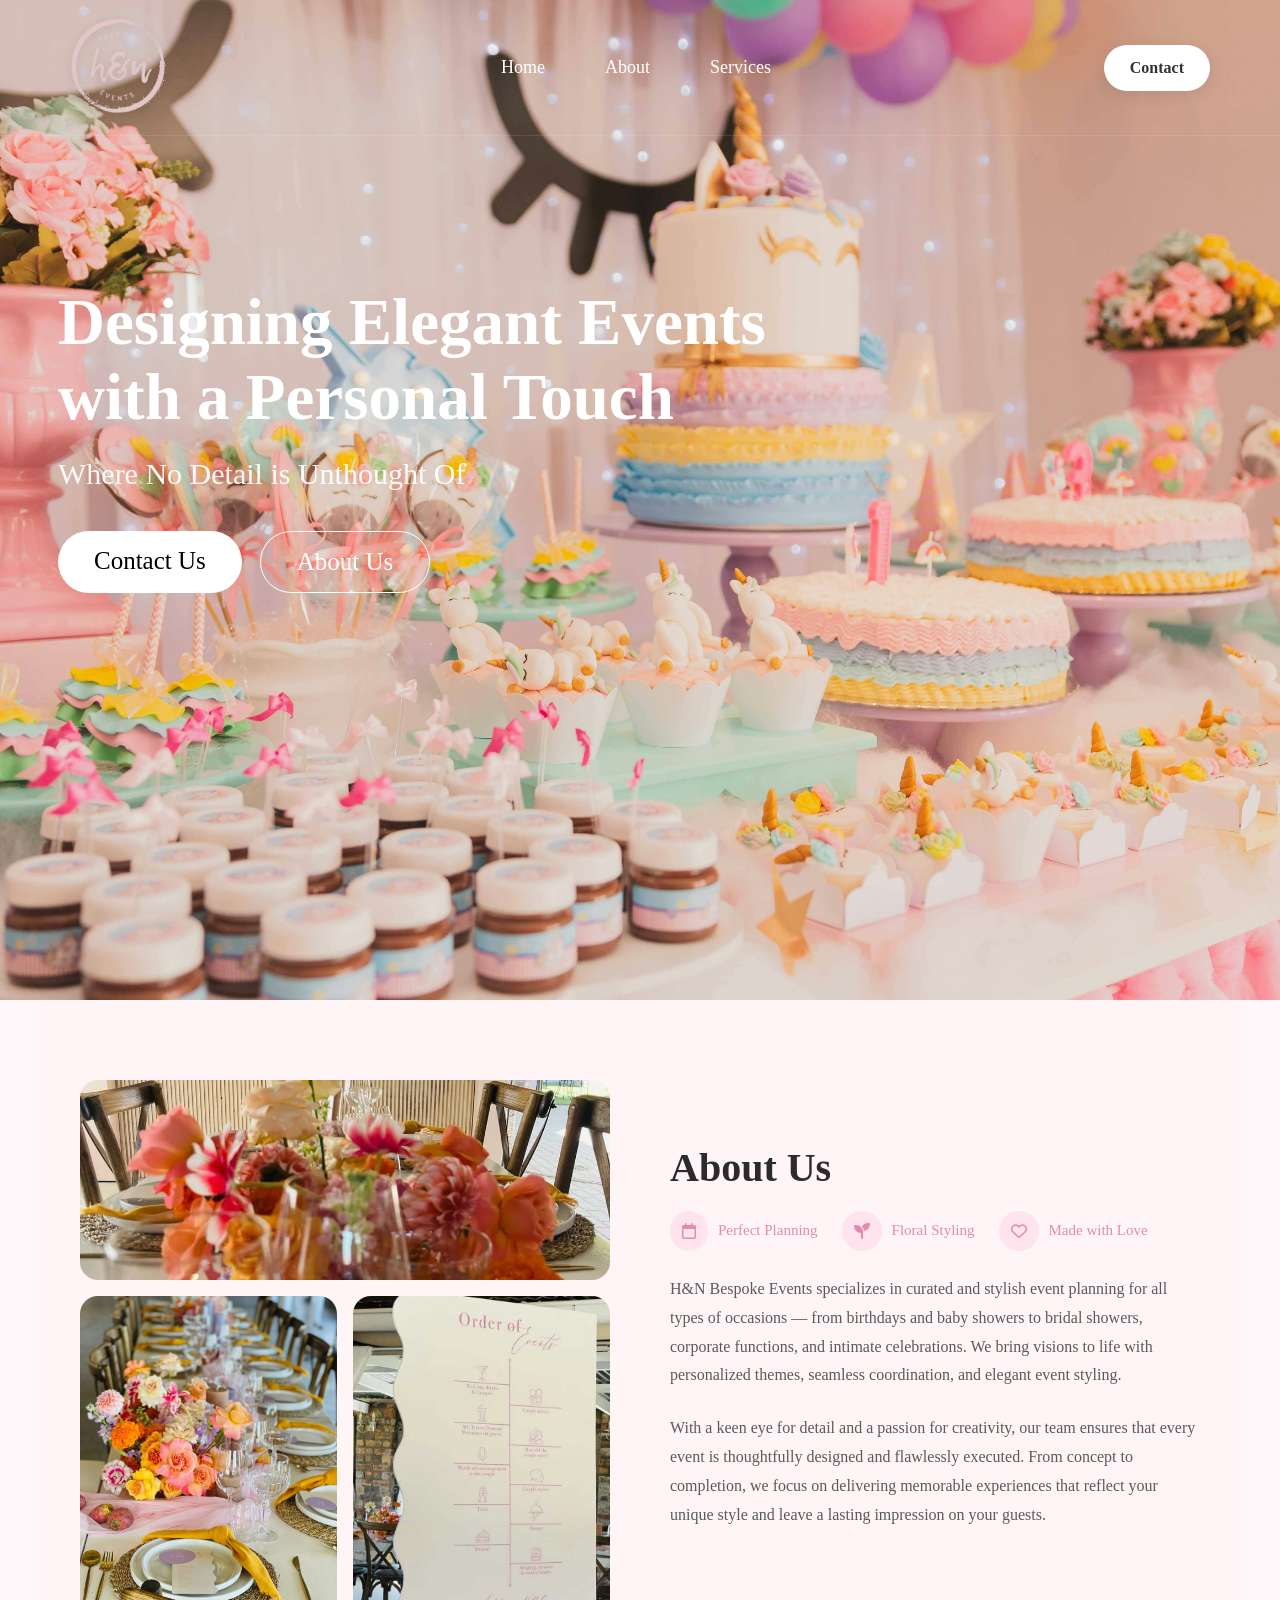
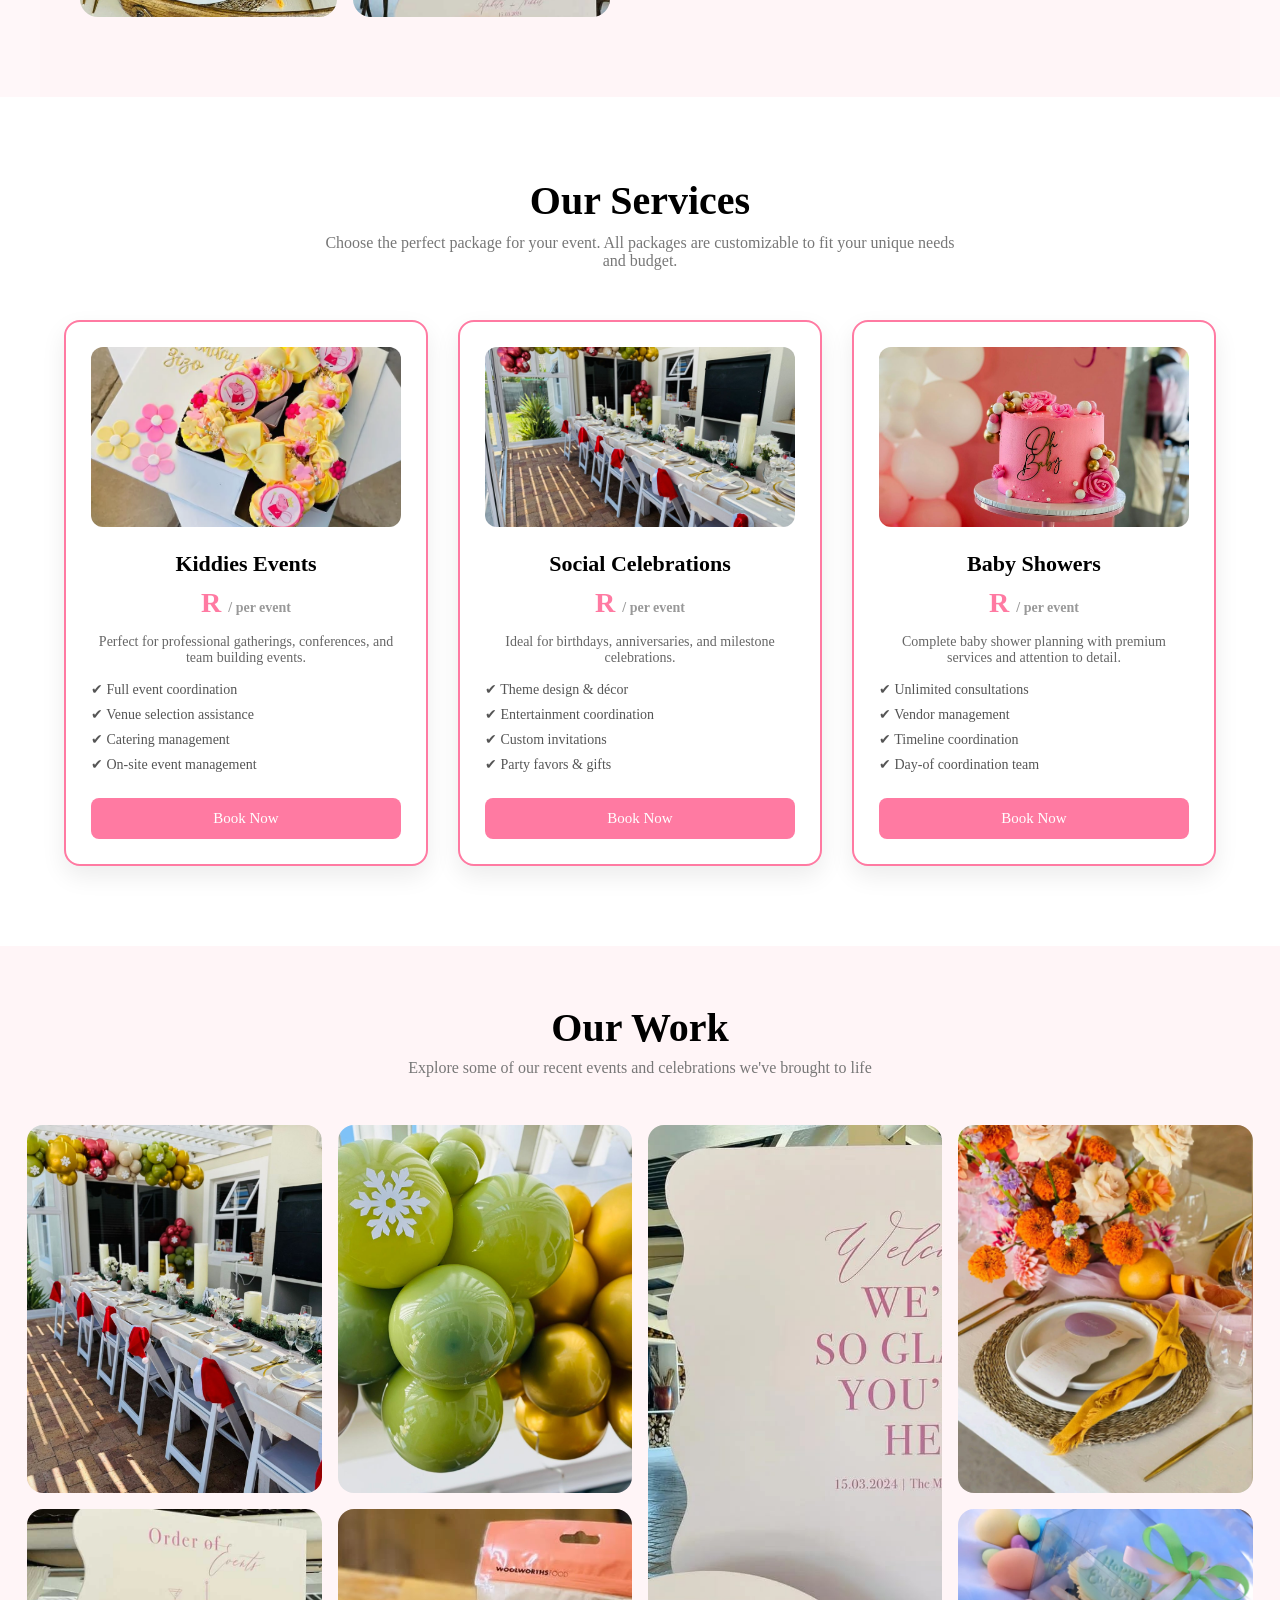
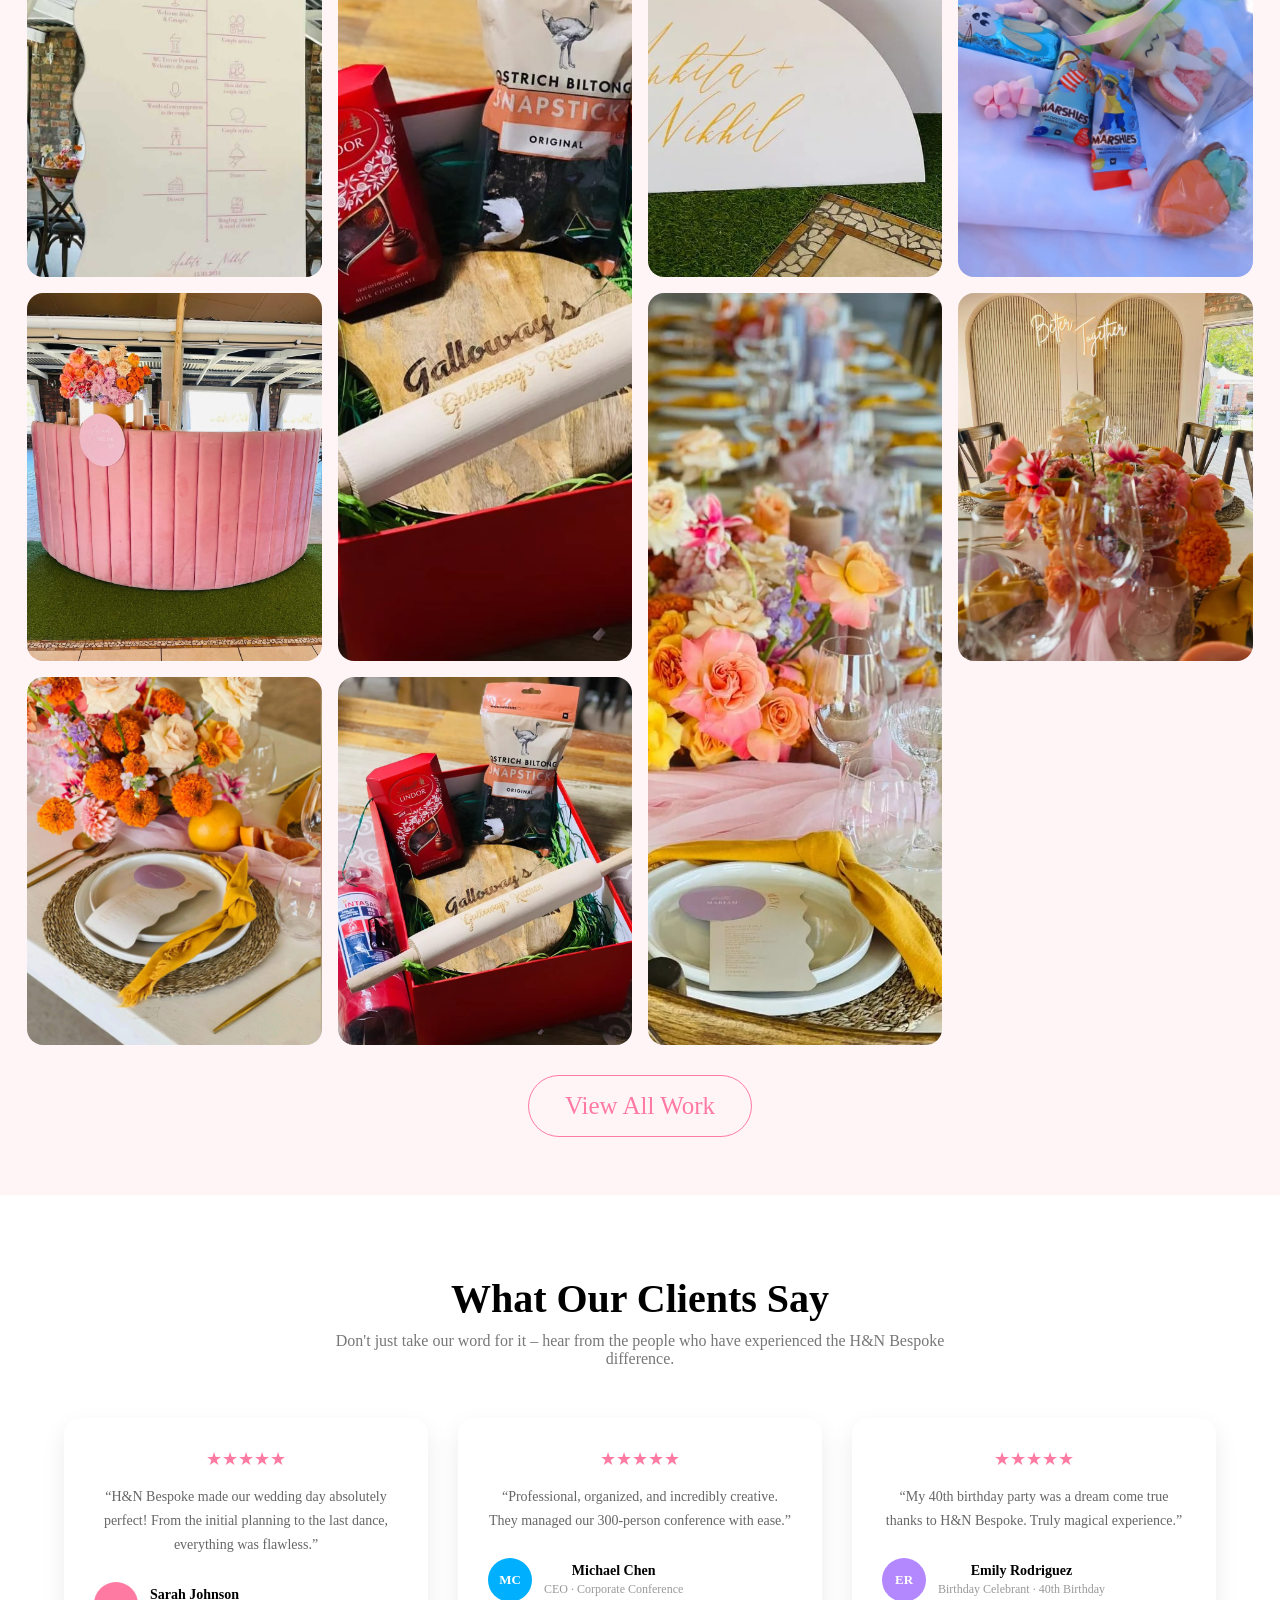
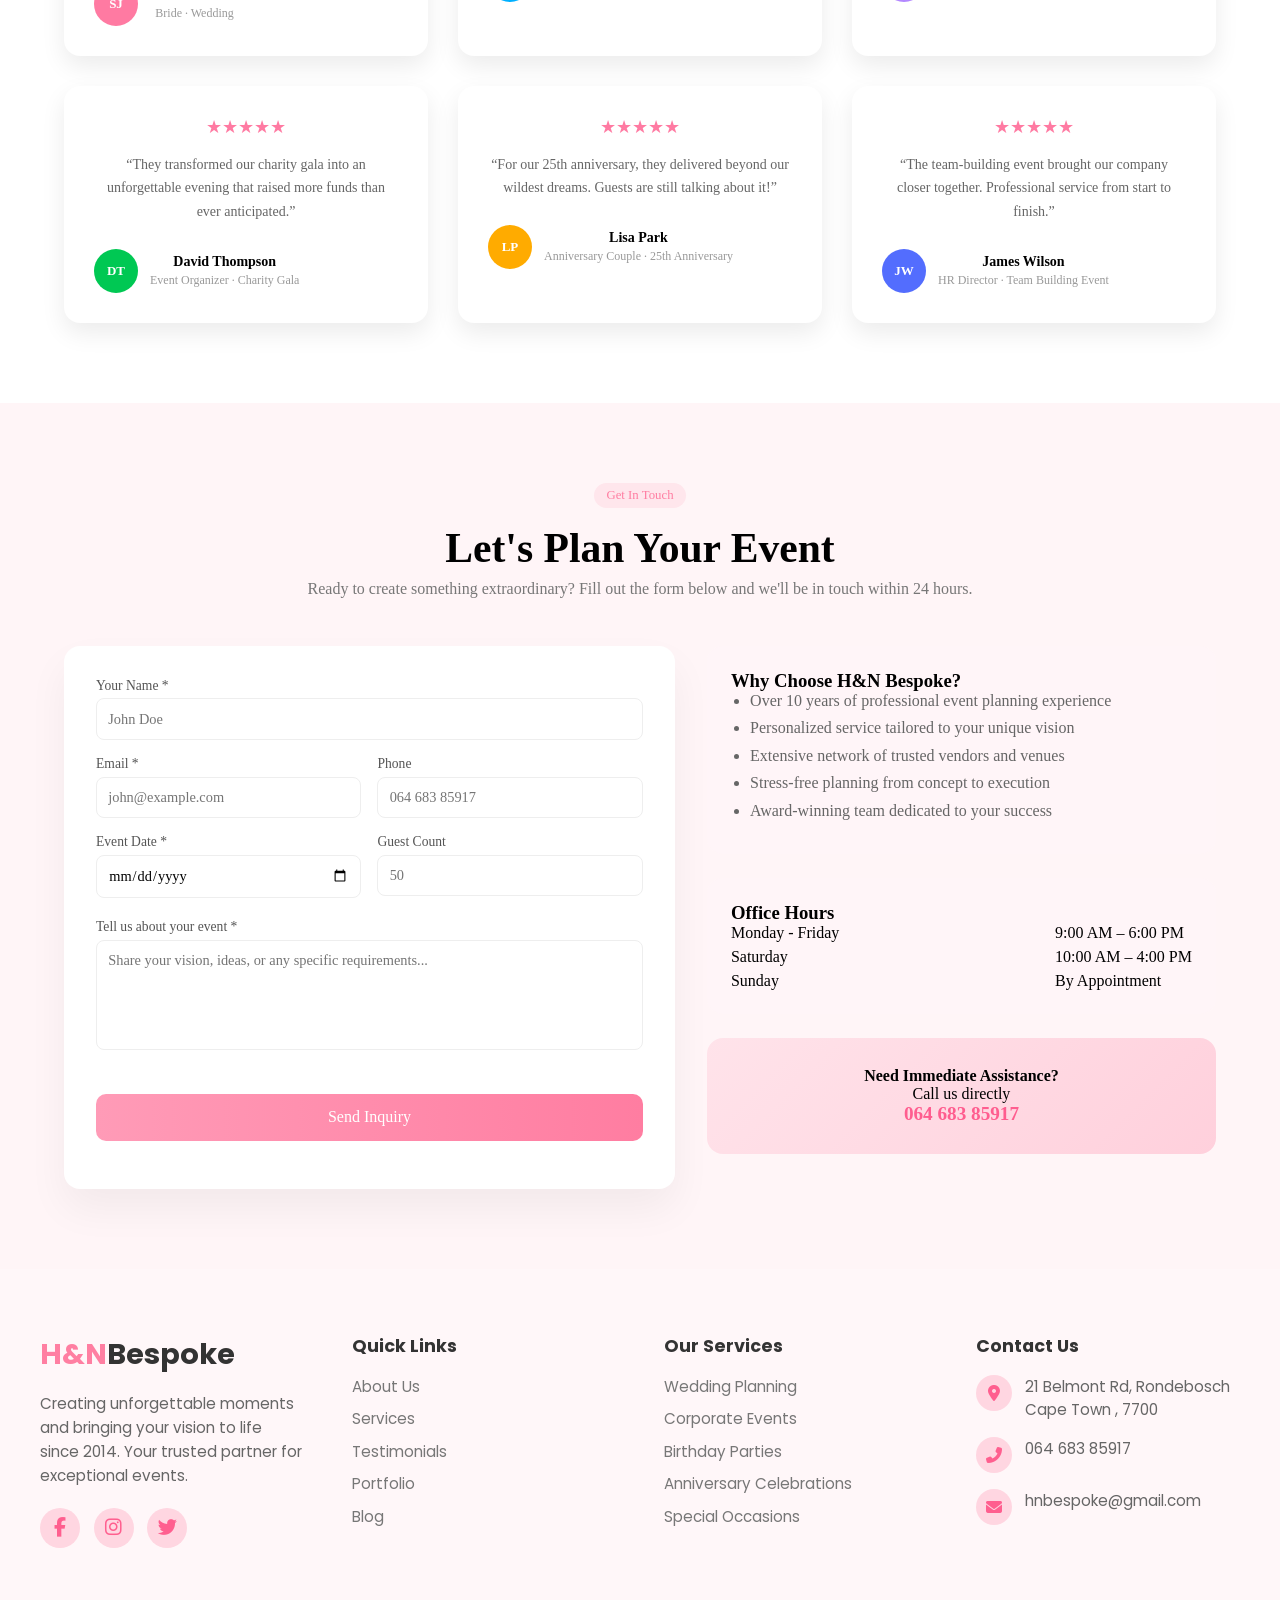
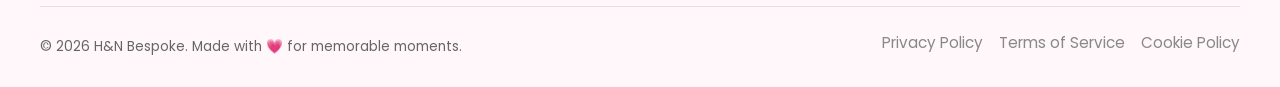
==== commit 1d44d0a4: "update contact details" ====
--- a/index.html
+++ b/index.html
@@ -34,7 +34,7 @@
       <a href="index.html">Home</a>
       <a href="about.html">About</a>
       <a href="services.html">Services</a>
-      <a href="#">Gallery</a>
+      <!-- <a href="#">Gallery</a> -->
     </div>
 
     <div class="nav-contact">
@@ -330,7 +330,7 @@
 
         <label>
           Phone
-          <input type="tel" name="phone" placeholder="(555) 123-4567">
+          <input type="tel" name="phone" placeholder="064 683 85917">
         </label>
       </div>
 
@@ -382,7 +382,7 @@
       <div class="call-card">
         <h4>Need Immediate Assistance?</h4>
         <p>Call us directly</p>
-        <strong>(555) 123-4567</strong>
+        <strong>064 683 85917</strong>
       </div>
 
     </div>
@@ -431,17 +431,17 @@
 
       <div class="contact-item">
         <span><i class="fas fa-map-marker-alt"></i></span>
-        <p>123 Event Street<br>New York, NY 10001</p>
+        <p>21 Belmont Rd, Rondebosch<br> Cape Town , 7700</p>
       </div>
 
       <div class="contact-item">
         <span><i class="fas fa-phone-alt"></i></span>
-        <p>(555) 123-4567</p>
+        <p>064 683 85917</p>
       </div>
 
       <div class="contact-item">
         <span><i class="fas fa-envelope"></i></span>
-        <p>hello@hnbespoke.com</p>
+        <p>hnbespoke@gmail.com</p>
       </div>
     </div>
   </div>
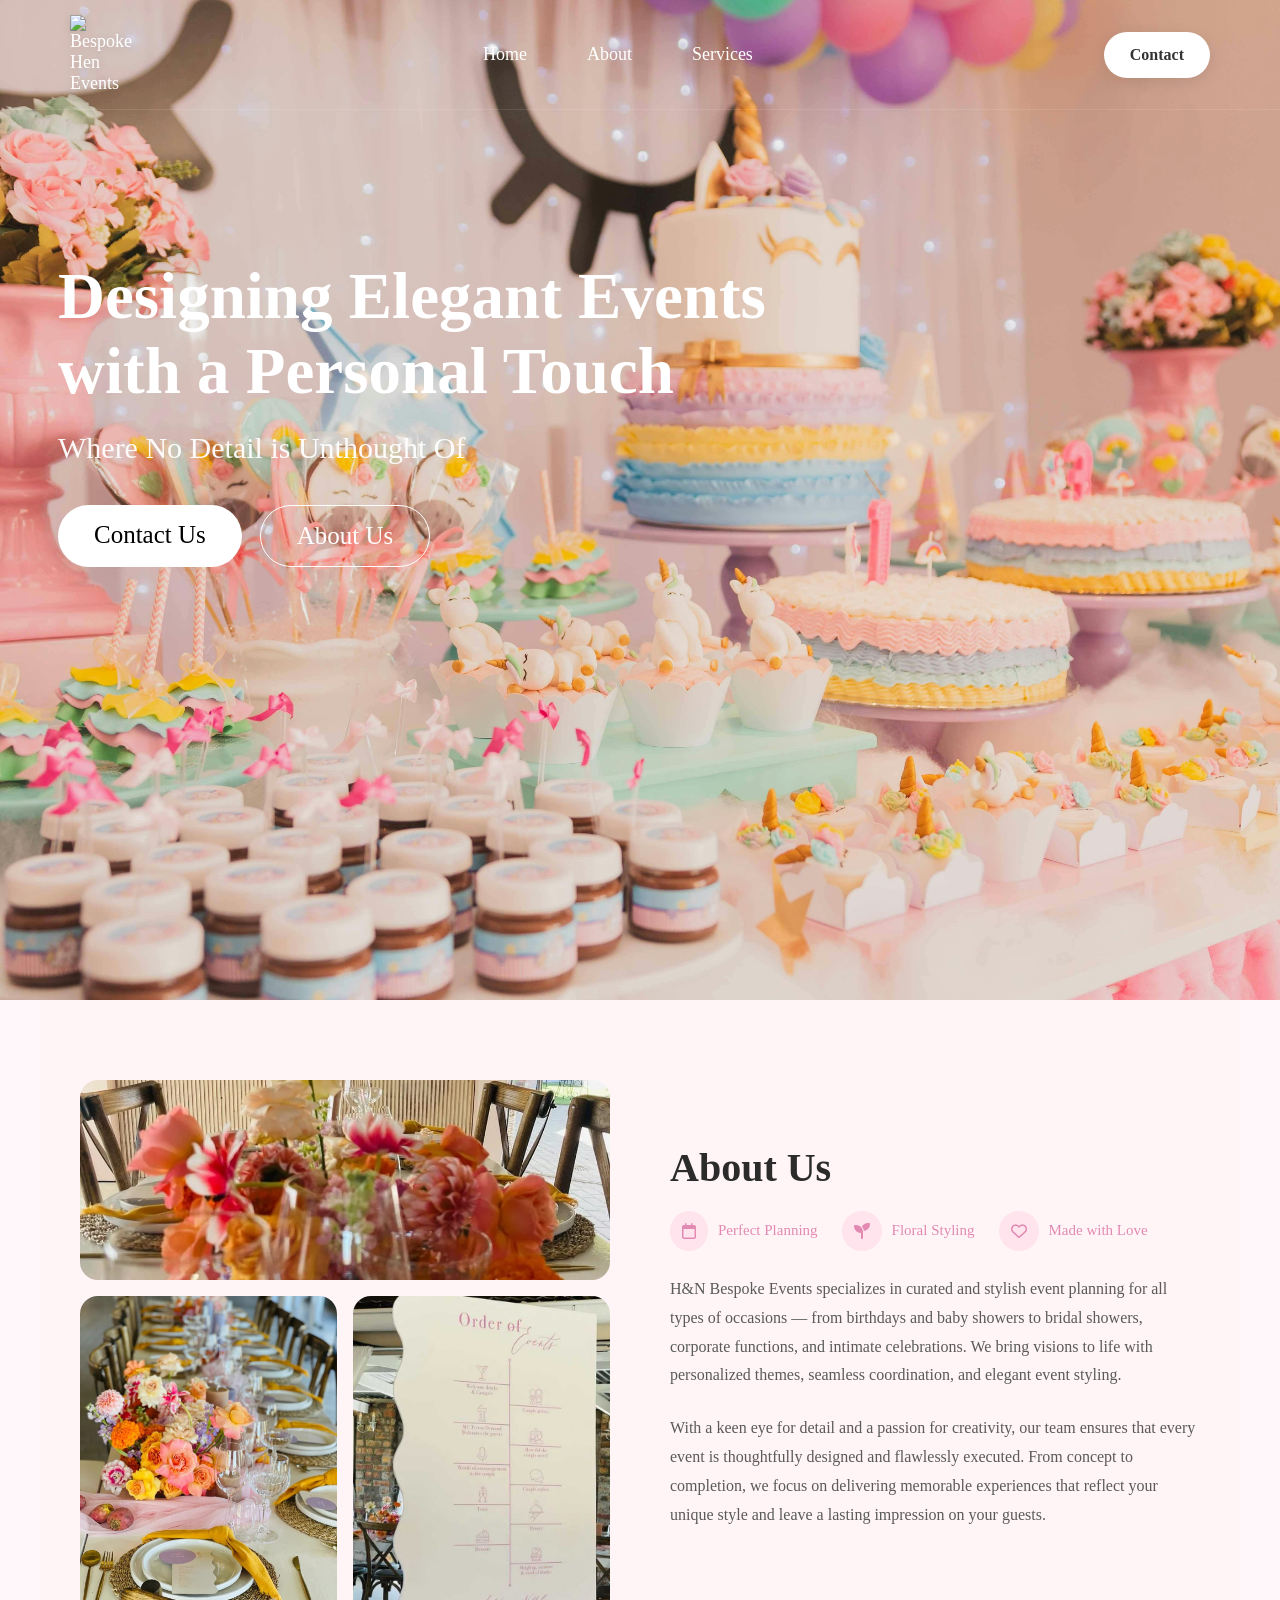
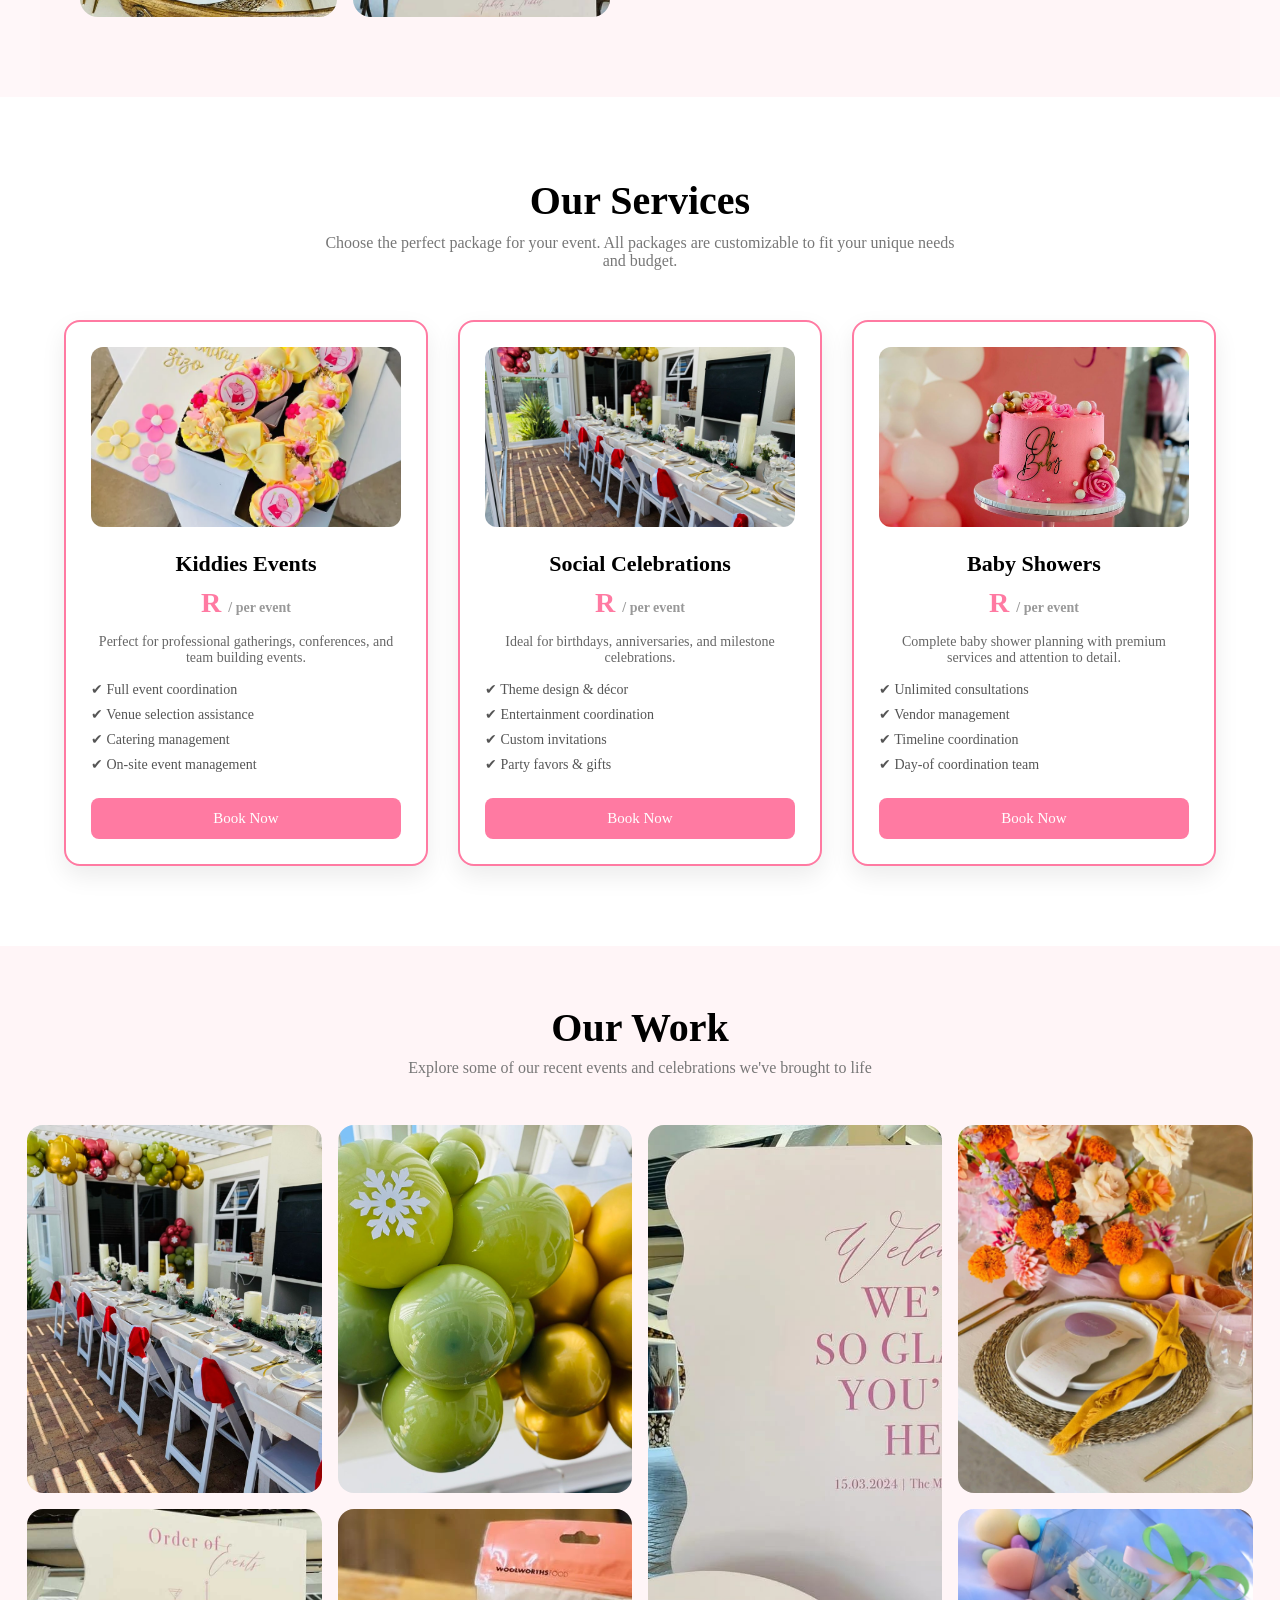
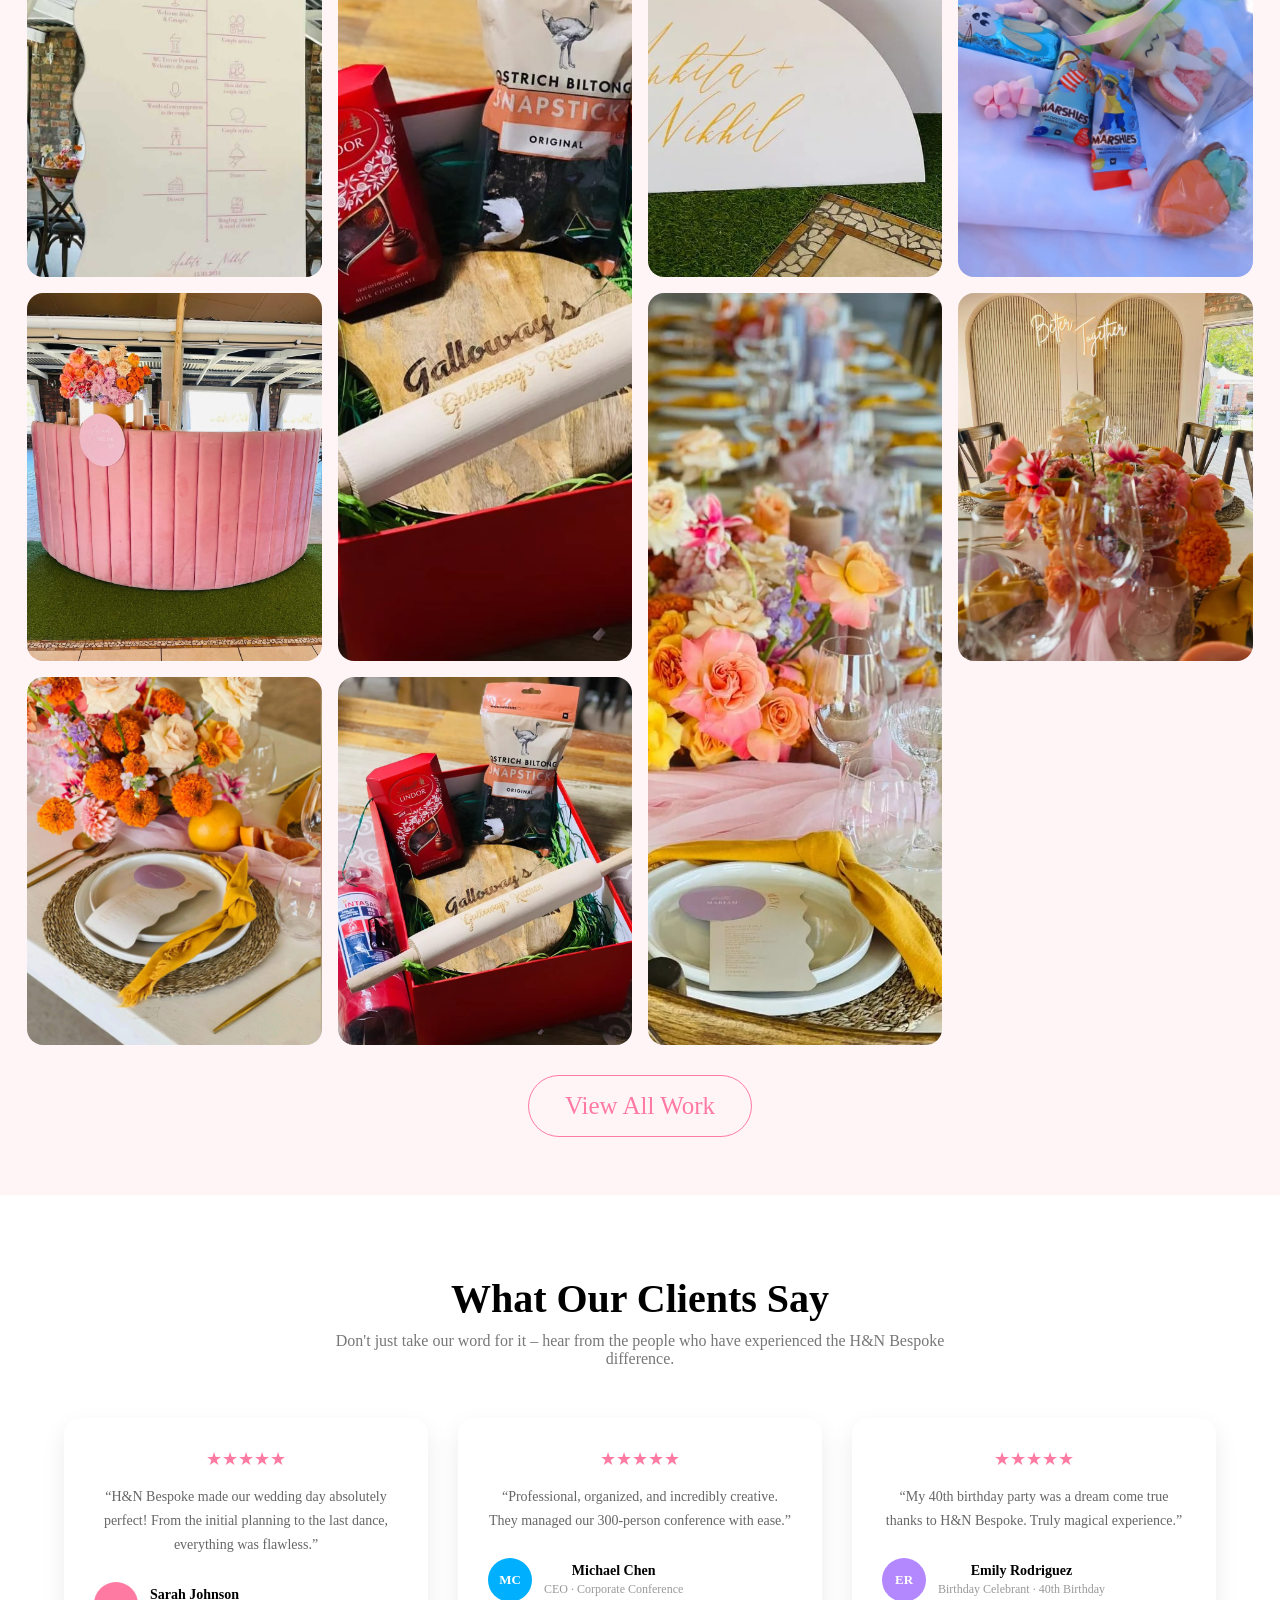
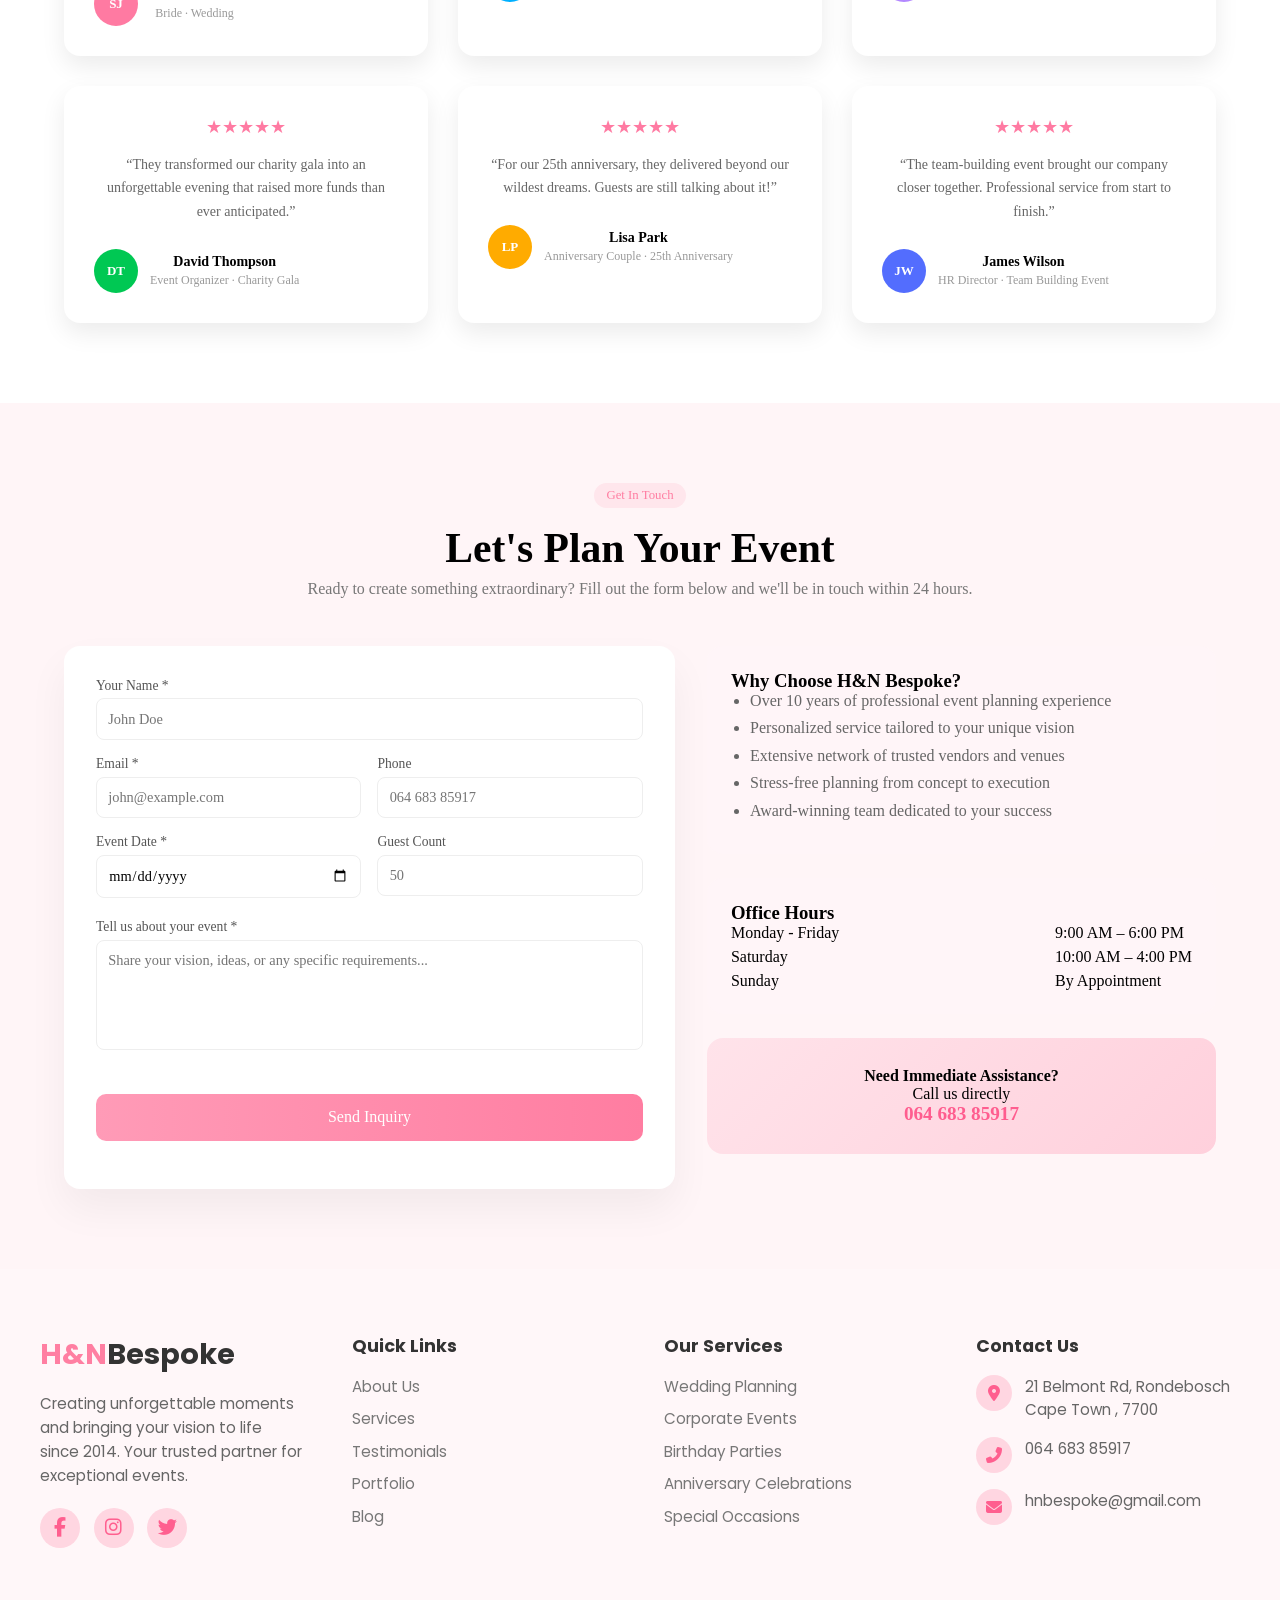
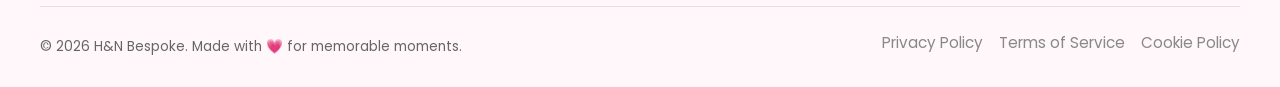
==== commit 618809c1: "Update logo image source in index.html" ====
--- a/index.html
+++ b/index.html
@@ -27,7 +27,7 @@
   <div class="nav">
 
     <div class="nav-logo">
-      <img src="./cropped-h_n_logo-removebg-preview-295x300.png" alt="Bespoke Hen Events" class="logo">
+      <img src="./h-n logo.png" alt="Bespoke Hen Events" class="logo">
     </div>
 
     <div class="nav-menu">
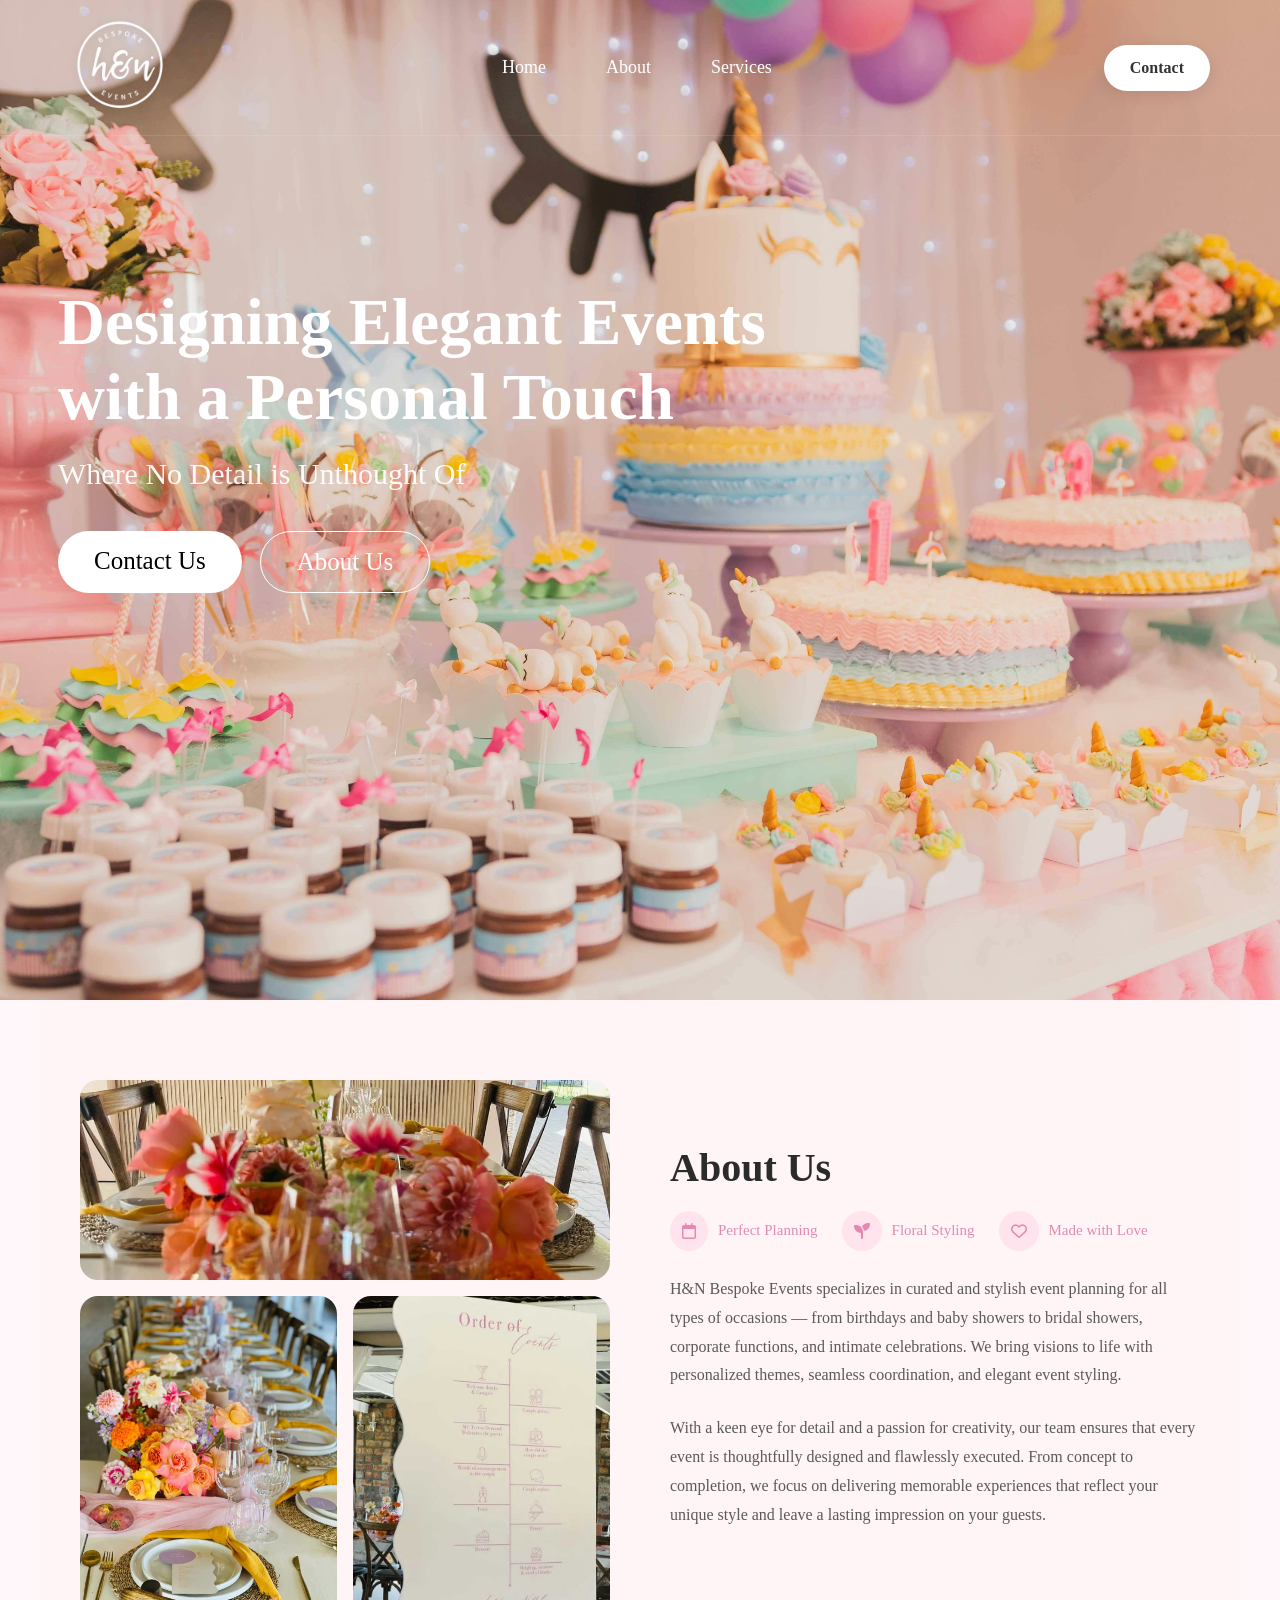
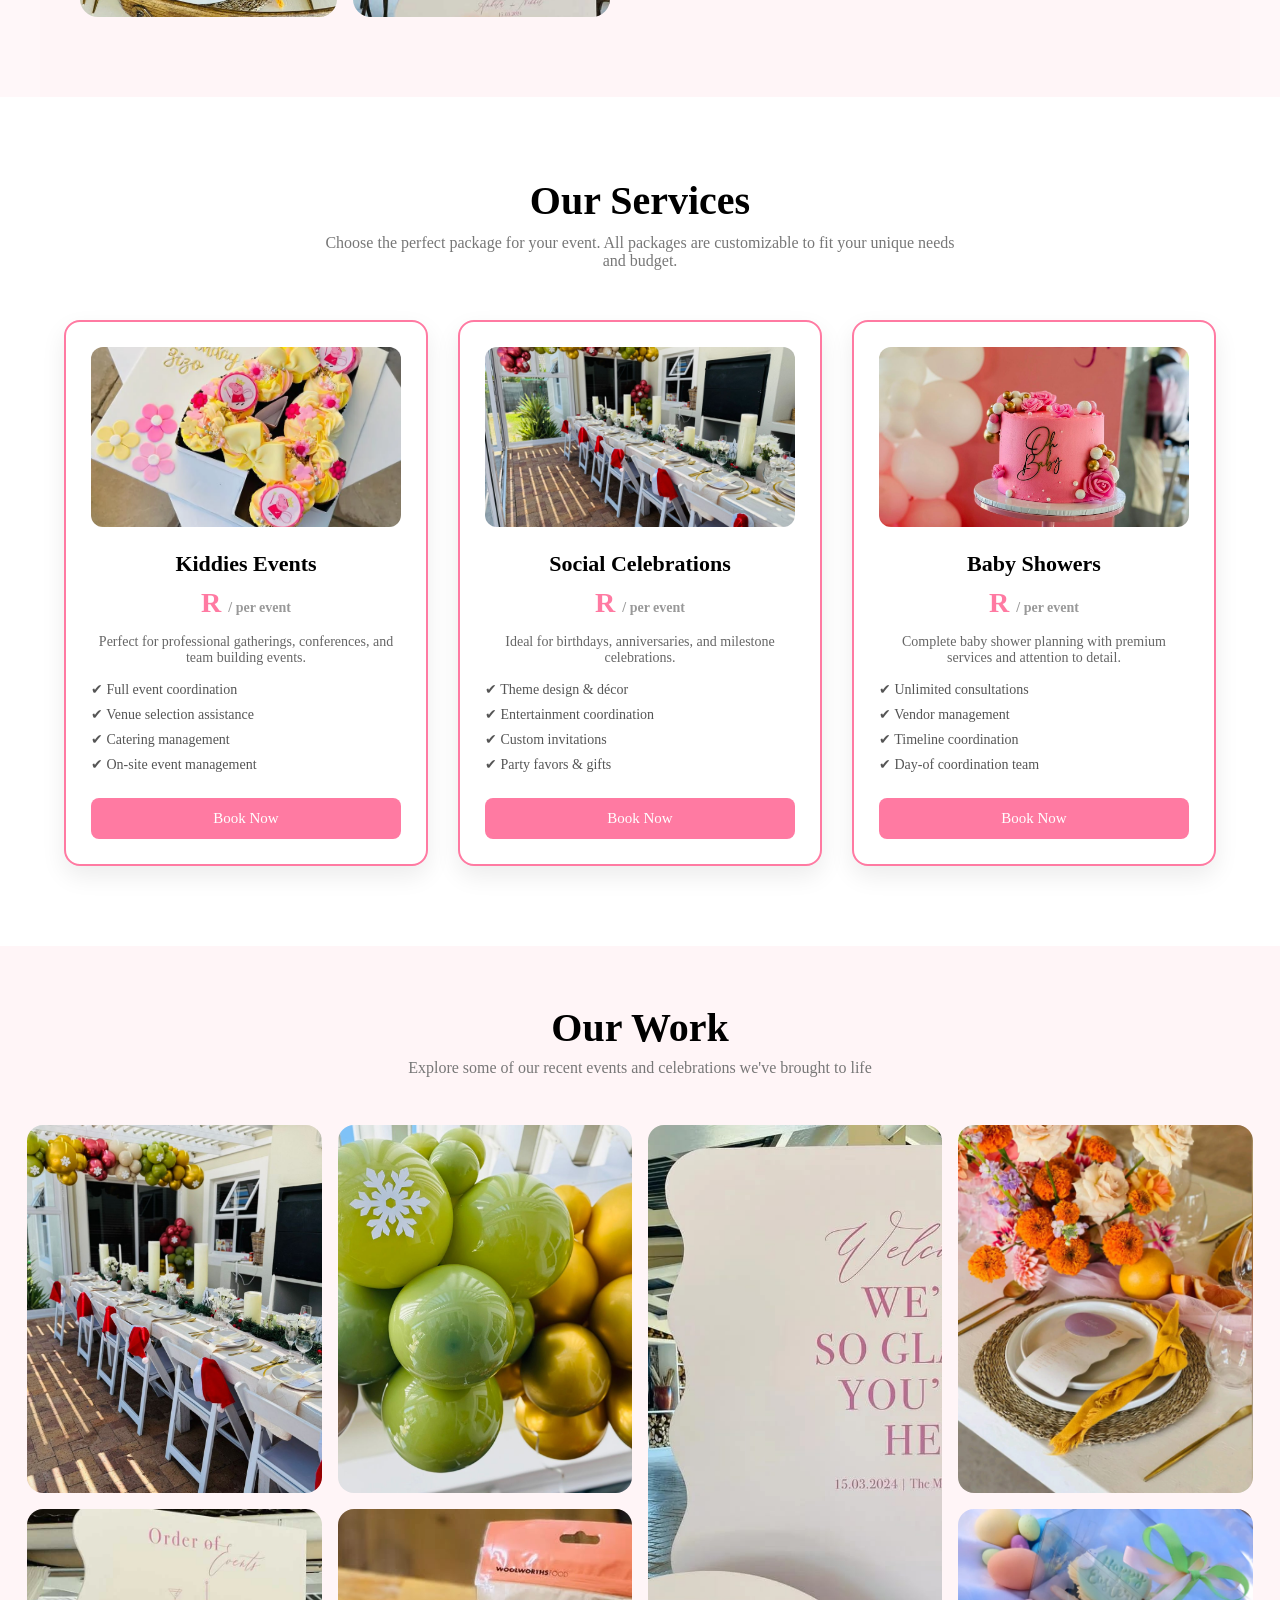
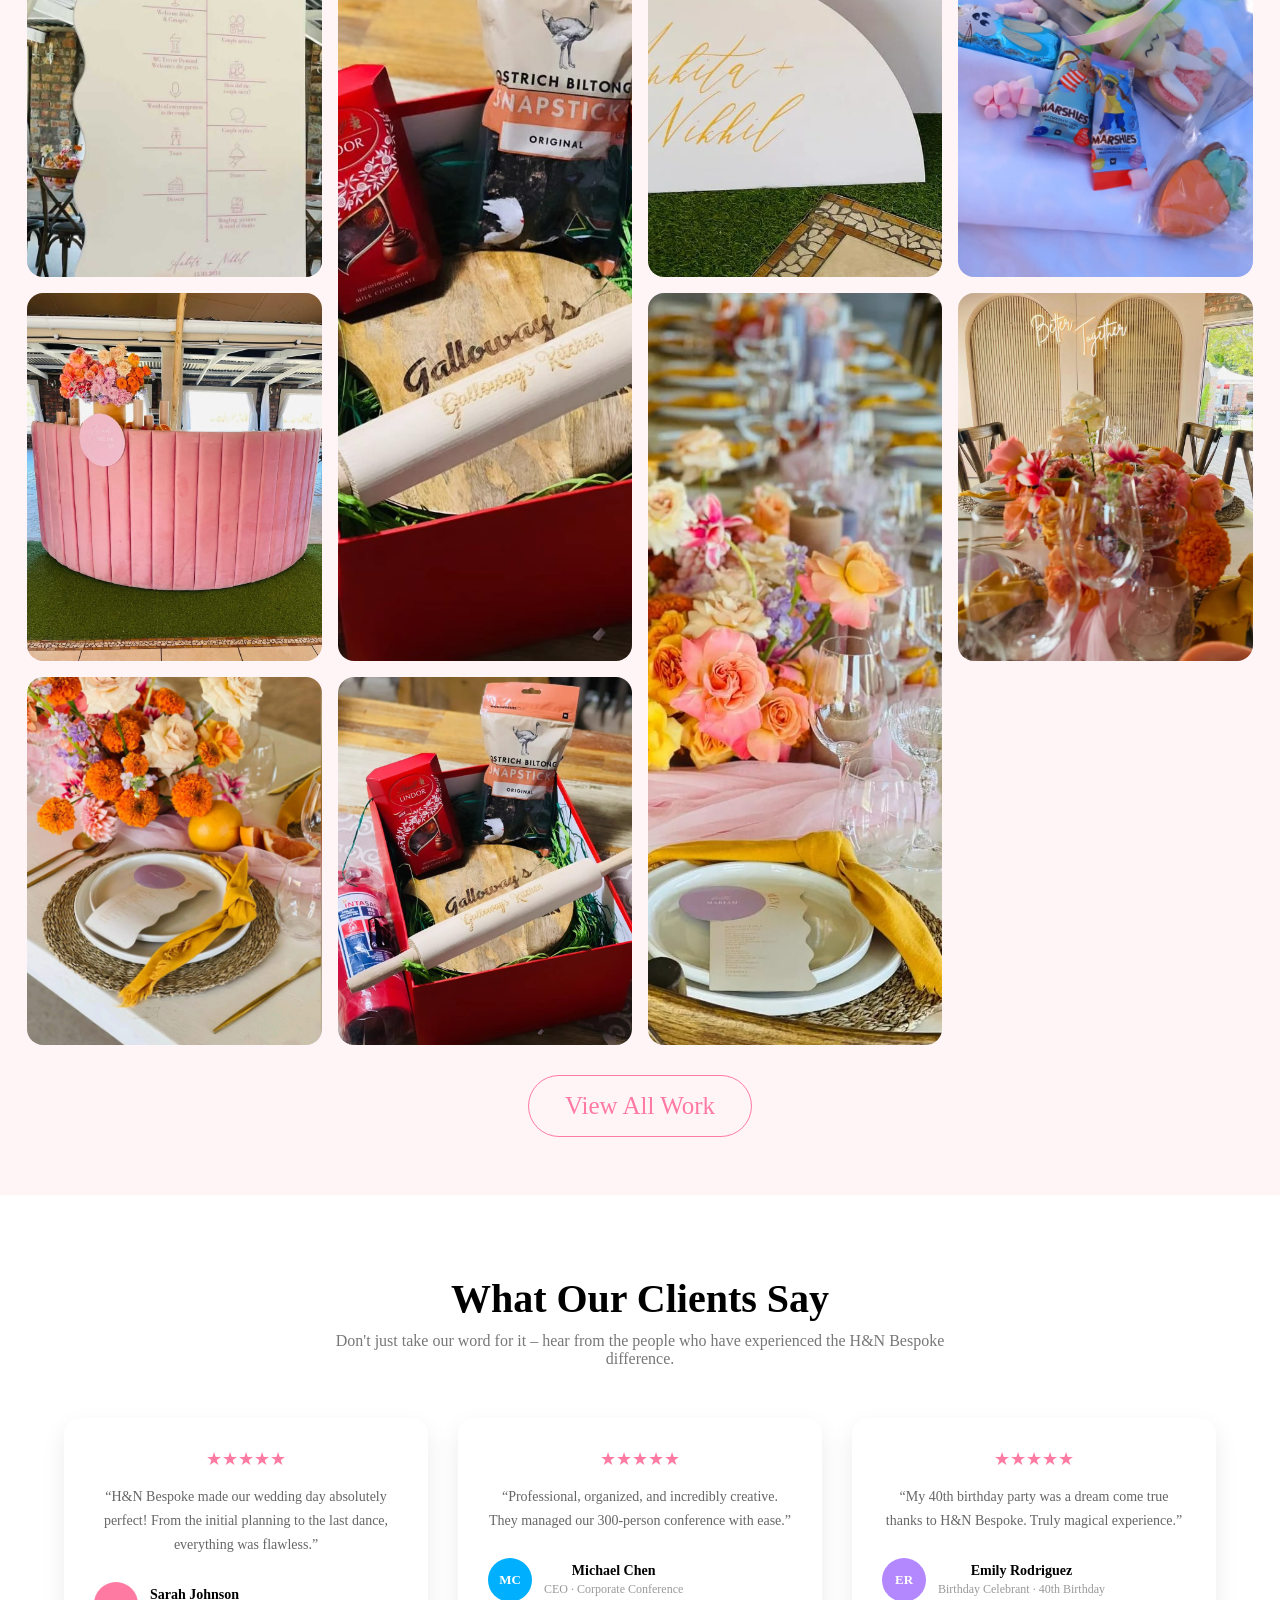
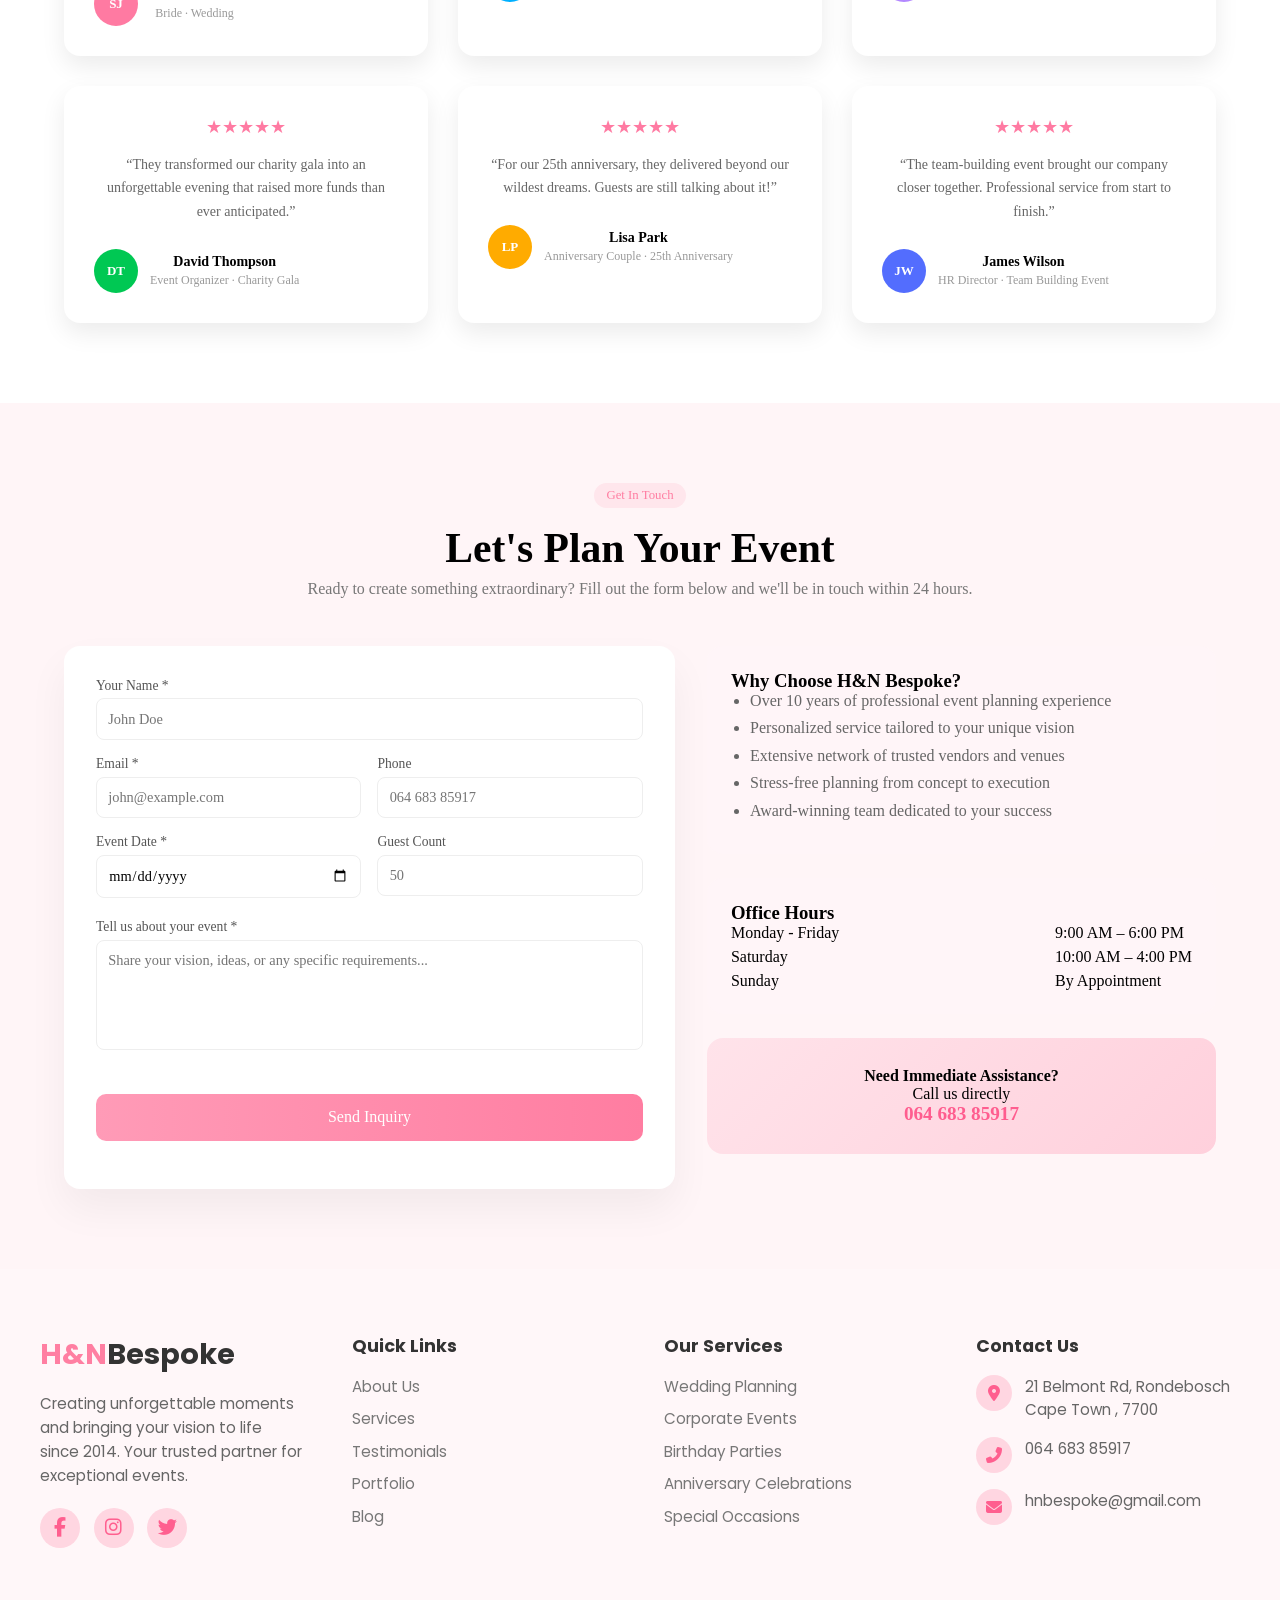
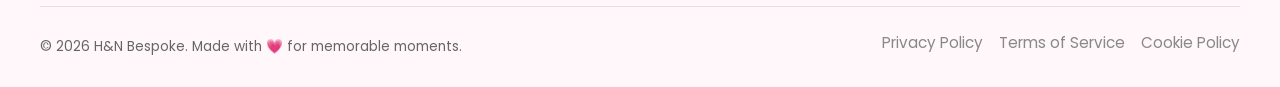
==== commit f3b37dc1: "Fix image source path in navigation logo" ====
--- a/index.html
+++ b/index.html
@@ -27,7 +27,7 @@
   <div class="nav">
 
     <div class="nav-logo">
-      <img src="./h-n logo.png" alt="Bespoke Hen Events" class="logo">
+      <img src="./image/h-n logo.png" alt="Bespoke Hen Events" class="logo">
     </div>
 
     <div class="nav-menu">
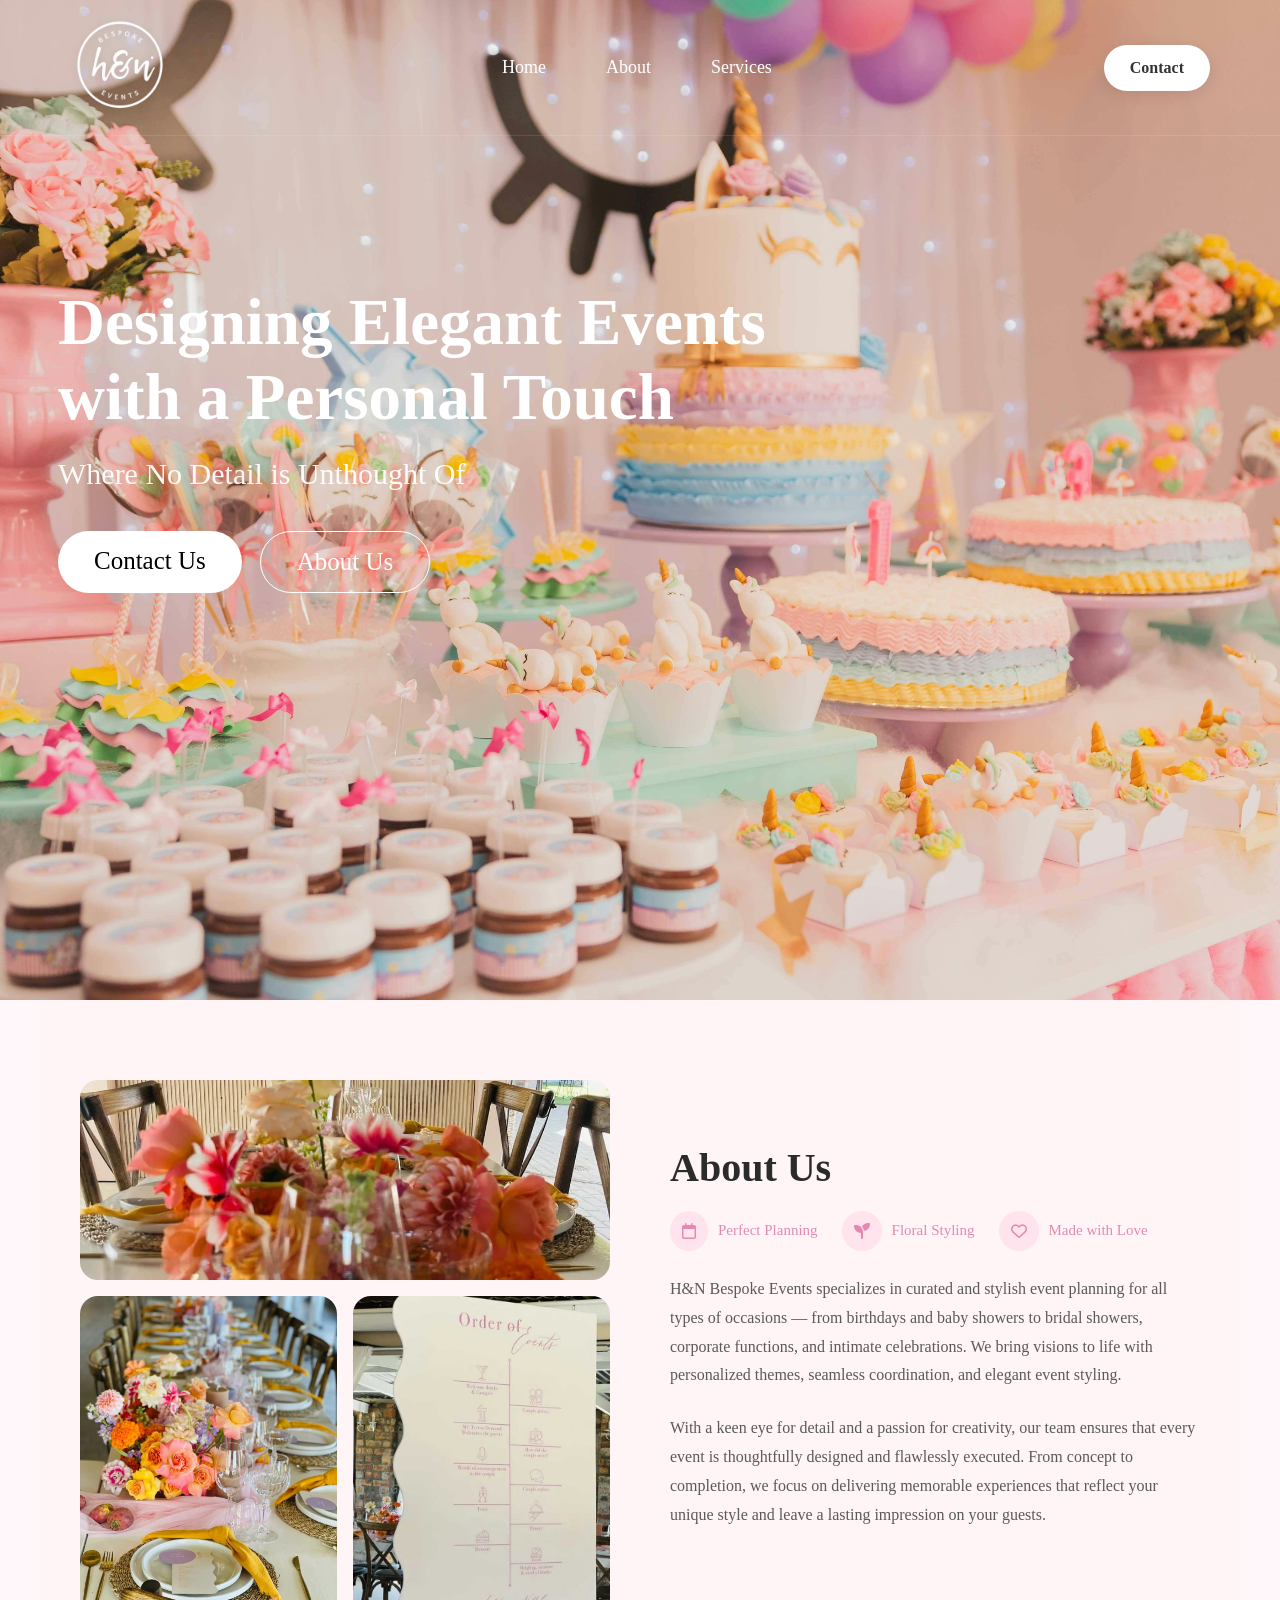
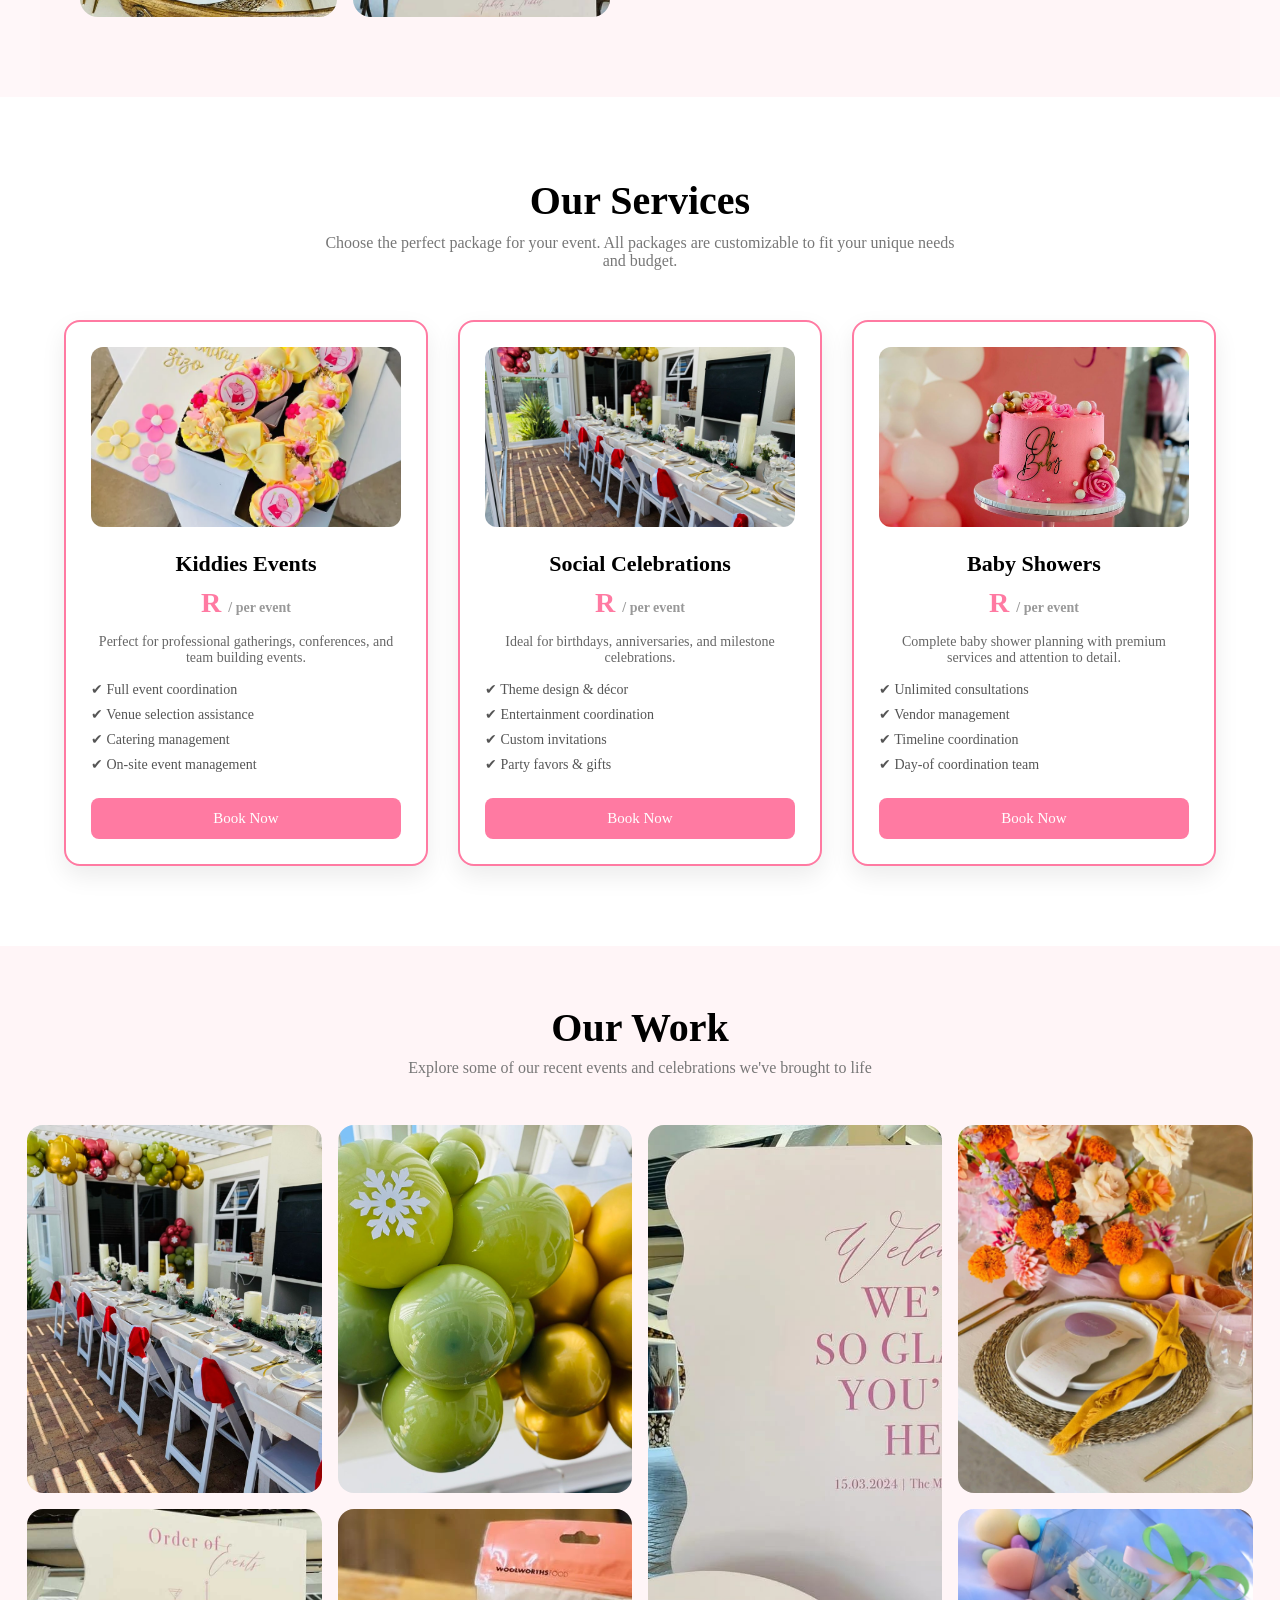
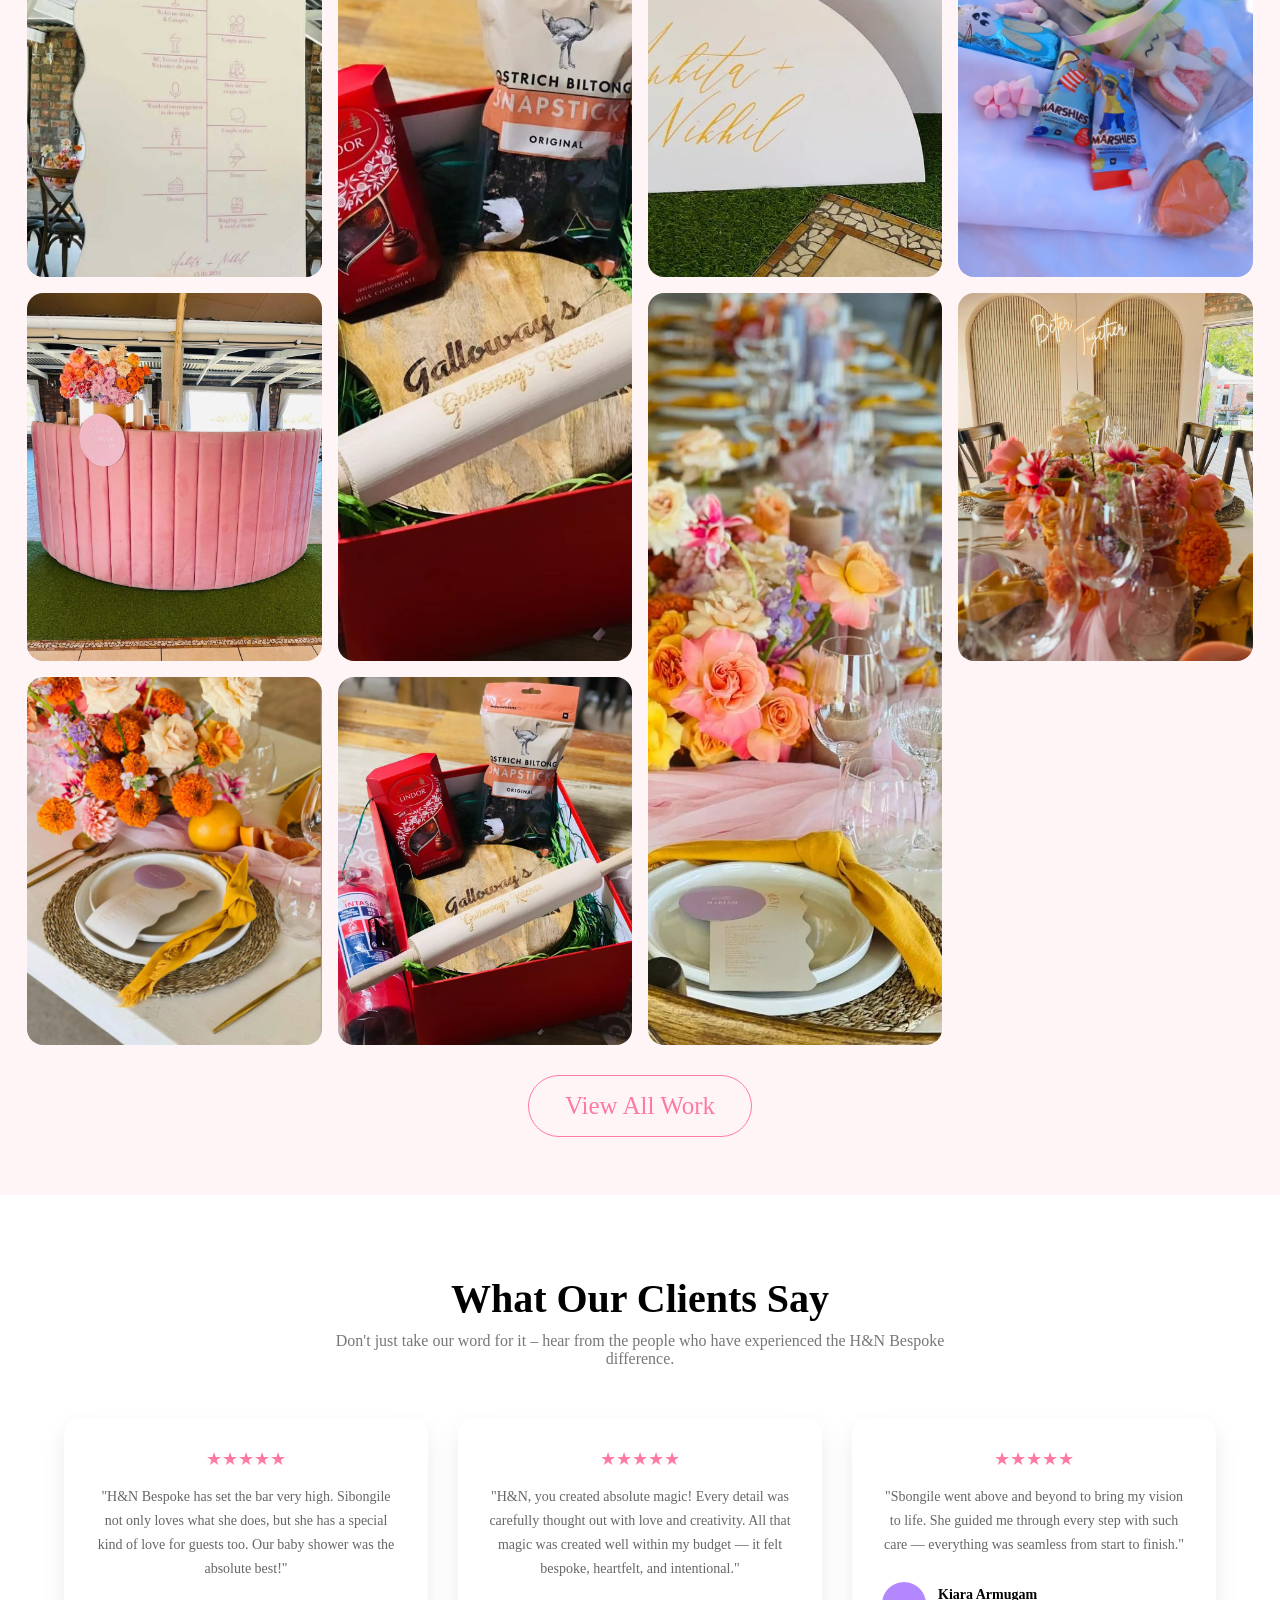
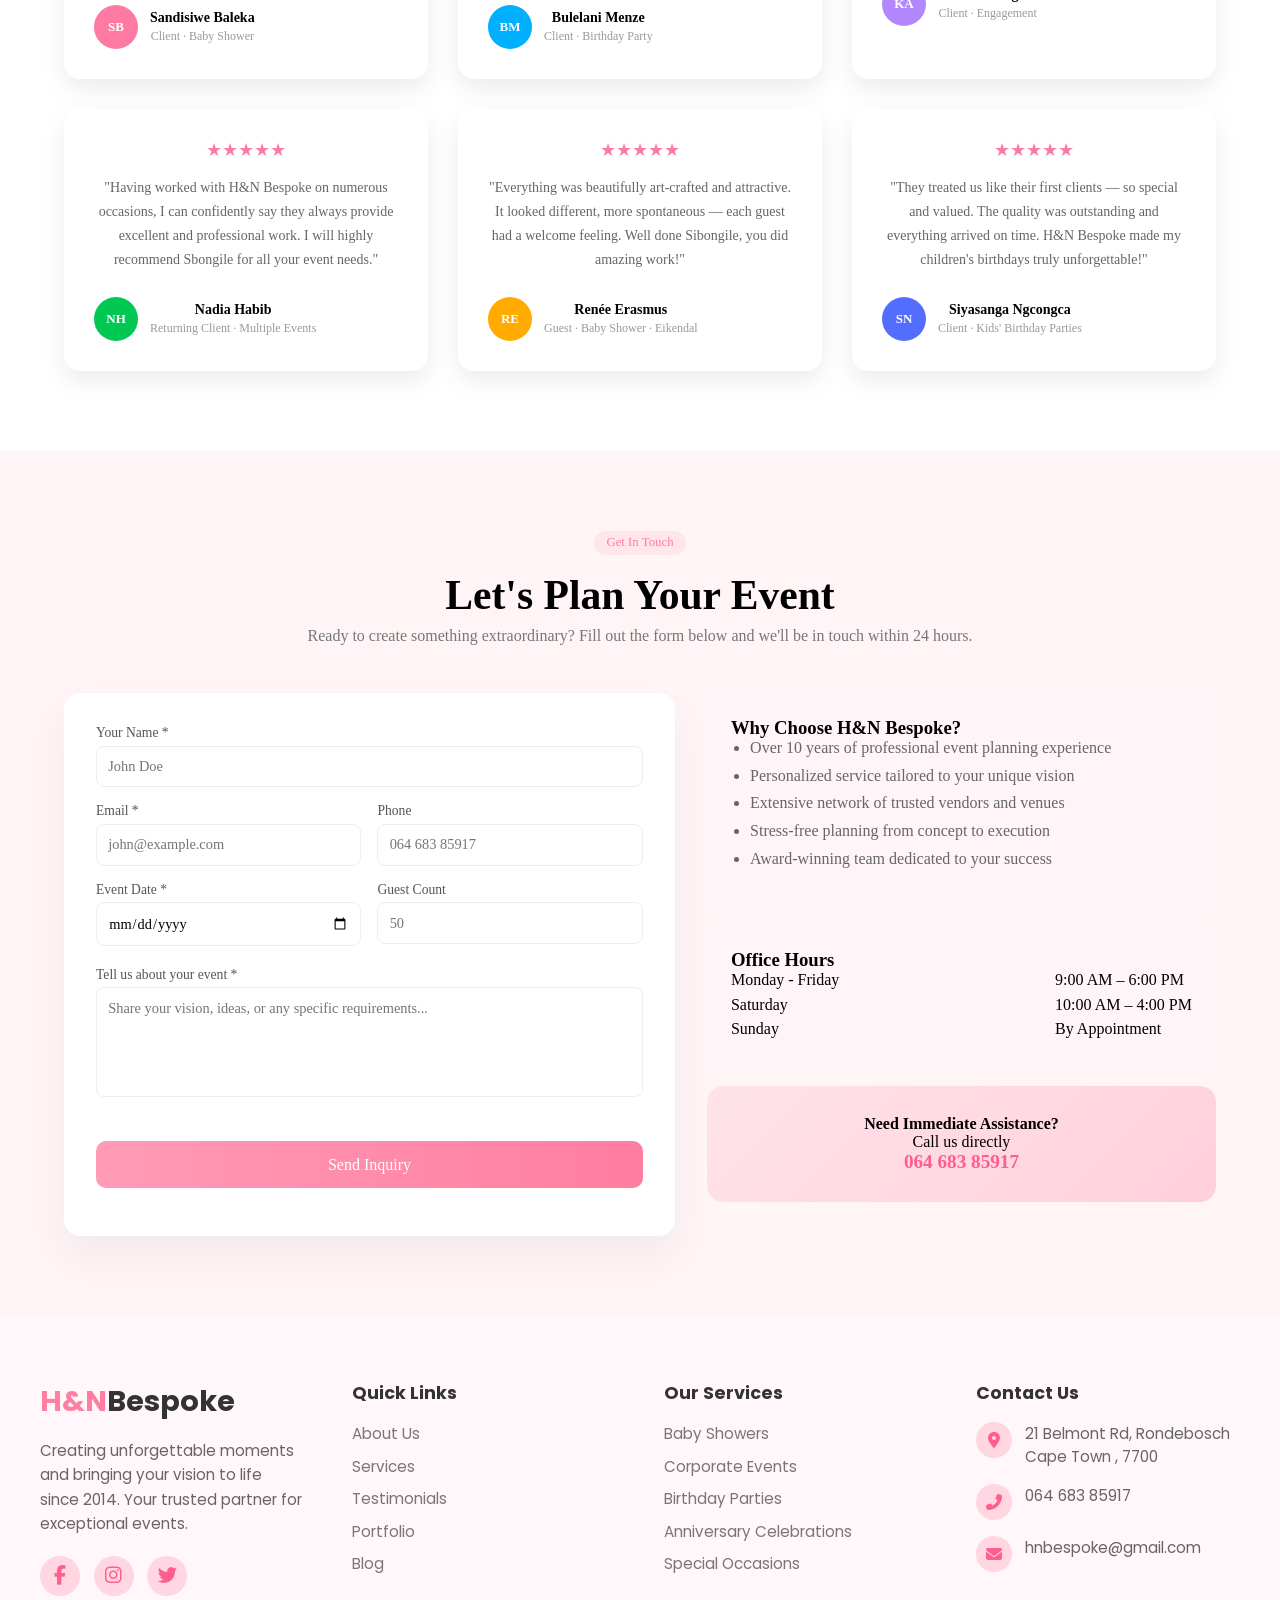
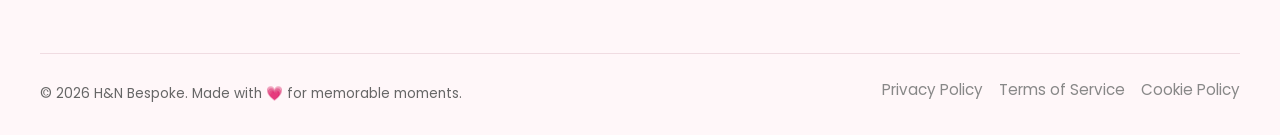
==== commit 24ed1a85: "Revise testimonials and client information in index.html Updated testimonials and client names in th" ====
--- a/index.html
+++ b/index.html
@@ -209,99 +209,85 @@
   <p class="subtitle">
     Don't just take our word for it – hear from the people who have experienced the H&N Bespoke difference.
   </p>
-
   <div class="testimonial-grid">
-
     <div class="testimonial-card">
       <div class="stars">★★★★★</div>
       <p class="quote">
-        “H&N Bespoke made our wedding day absolutely perfect! From the initial planning to the last dance, everything was flawless.”
-      </p>
-
+        "H&N Bespoke has set the bar very high. Sibongile not only loves what she does, but she has a special kind of love for guests too. Our baby shower was the absolute best!"
+      </p>
       <div class="author">
-        <div class="avatar pink">SJ</div>
+        <div class="avatar pink">SB</div>
         <div>
-          <strong>Sarah Johnson</strong>
-          <span>Bride · Wedding</span>
-        </div>
-      </div>
-    </div>
-
+          <strong>Sandisiwe Baleka</strong>
+          <span>Client · Baby Shower</span>
+        </div>
+      </div>
+    </div>
     <div class="testimonial-card">
       <div class="stars">★★★★★</div>
       <p class="quote">
-        “Professional, organized, and incredibly creative. They managed our 300-person conference with ease.”
-      </p>
-
+        "H&N, you created absolute magic! Every detail was carefully thought out with love and creativity. All that magic was created well within my budget — it felt bespoke, heartfelt, and intentional."
+      </p>
       <div class="author">
-        <div class="avatar blue">MC</div>
+        <div class="avatar blue">BM</div>
         <div>
-          <strong>Michael Chen</strong>
-          <span>CEO · Corporate Conference</span>
-        </div>
-      </div>
-    </div>
-
+          <strong>Bulelani Menze</strong>
+          <span>Client · Birthday Party</span>
+        </div>
+      </div>
+    </div>
     <div class="testimonial-card">
       <div class="stars">★★★★★</div>
       <p class="quote">
-        “My 40th birthday party was a dream come true thanks to H&N Bespoke. Truly magical experience.”
-      </p>
-
+        "Sbongile went above and beyond to bring my vision to life. She guided me through every step with such care — everything was seamless from start to finish."
+      </p>
       <div class="author">
-        <div class="avatar purple">ER</div>
+        <div class="avatar purple">KA</div>
         <div>
-          <strong>Emily Rodriguez</strong>
-          <span>Birthday Celebrant · 40th Birthday</span>
-        </div>
-      </div>
-    </div>
-
+          <strong>Kiara Armugam</strong>
+          <span>Client · Engagement</span>
+        </div>
+      </div>
+    </div>
     <div class="testimonial-card">
       <div class="stars">★★★★★</div>
       <p class="quote">
-        “They transformed our charity gala into an unforgettable evening that raised more funds than ever anticipated.”
-      </p>
-
+        "Having worked with H&N Bespoke on numerous occasions, I can confidently say they always provide excellent and professional work. I will highly recommend Sbongile for all your event needs."
+      </p>
       <div class="author">
-        <div class="avatar green">DT</div>
+        <div class="avatar green">NH</div>
         <div>
-          <strong>David Thompson</strong>
-          <span>Event Organizer · Charity Gala</span>
-        </div>
-      </div>
-    </div>
-
+          <strong>Nadia Habib</strong>
+          <span>Returning Client · Multiple Events</span>
+        </div>
+      </div>
+    </div>
     <div class="testimonial-card">
       <div class="stars">★★★★★</div>
       <p class="quote">
-        “For our 25th anniversary, they delivered beyond our wildest dreams. Guests are still talking about it!”
-      </p>
-
+        "Everything was beautifully art-crafted and attractive. It looked different, more spontaneous — each guest had a welcome feeling. Well done Sibongile, you did amazing work!"
+      </p>
       <div class="author">
-        <div class="avatar orange">LP</div>
+        <div class="avatar orange">RE</div>
         <div>
-          <strong>Lisa Park</strong>
-          <span>Anniversary Couple · 25th Anniversary</span>
-        </div>
-      </div>
-    </div>
-
+          <strong>Renée Erasmus</strong>
+          <span>Guest · Baby Shower · Eikendal</span>
+        </div>
+      </div>
+    </div>
     <div class="testimonial-card">
       <div class="stars">★★★★★</div>
       <p class="quote">
-        “The team-building event brought our company closer together. Professional service from start to finish.”
-      </p>
-
+        "They treated us like their first clients — so special and valued. The quality was outstanding and everything arrived on time. H&N Bespoke made my children's birthdays truly unforgettable!"
+      </p>
       <div class="author">
-        <div class="avatar indigo">JW</div>
+        <div class="avatar indigo">SN</div>
         <div>
-          <strong>James Wilson</strong>
-          <span>HR Director · Team Building Event</span>
-        </div>
-      </div>
-    </div>
-
+          <strong>Siyasanga Ngcongca</strong>
+          <span>Client · Kids' Birthday Parties</span>
+        </div>
+      </div>
+    </div>
   </div>
 </section>
 
@@ -418,7 +404,7 @@
     <!-- Services -->
     <div class="footer-links">
       <h4>Our Services</h4>
-      <a href="#">Wedding Planning</a>
+      <a href="#">Baby Showers</a>
       <a href="#">Corporate Events</a>
       <a href="#">Birthday Parties</a>
       <a href="#">Anniversary Celebrations</a>
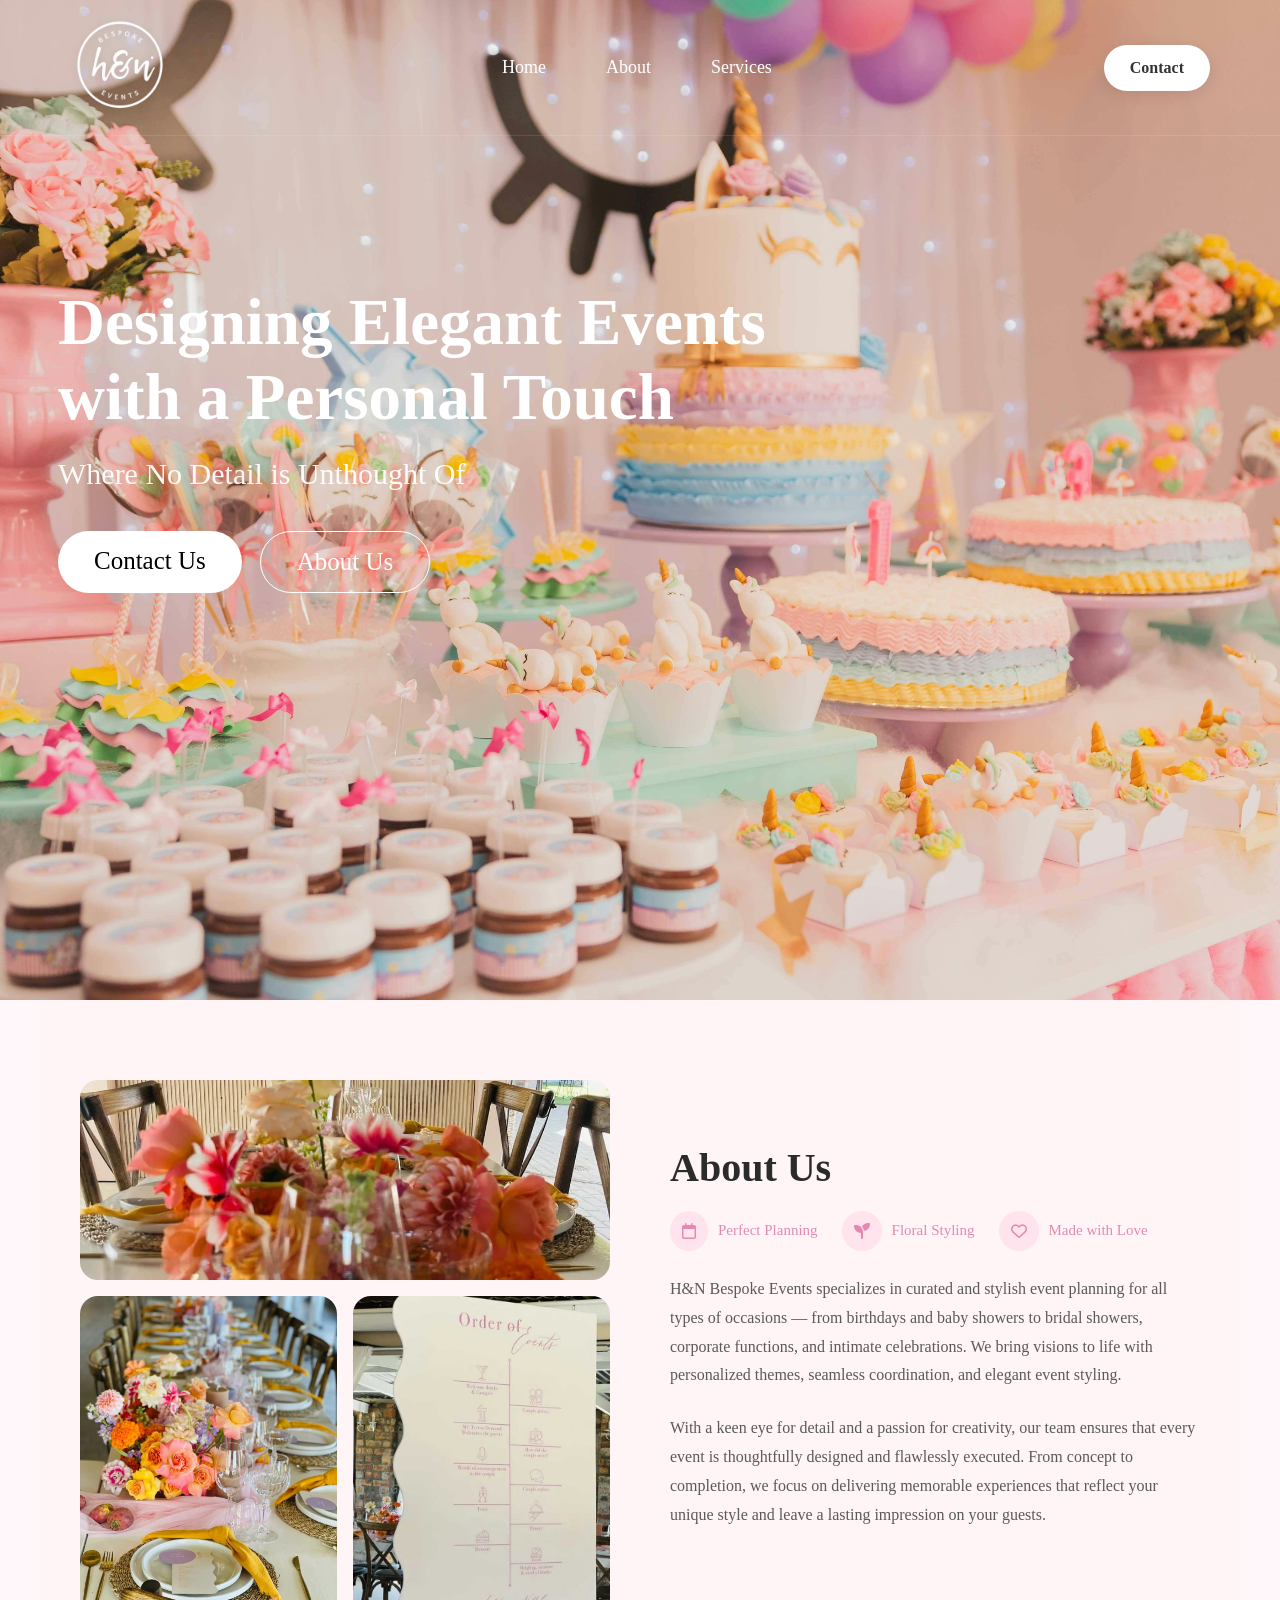
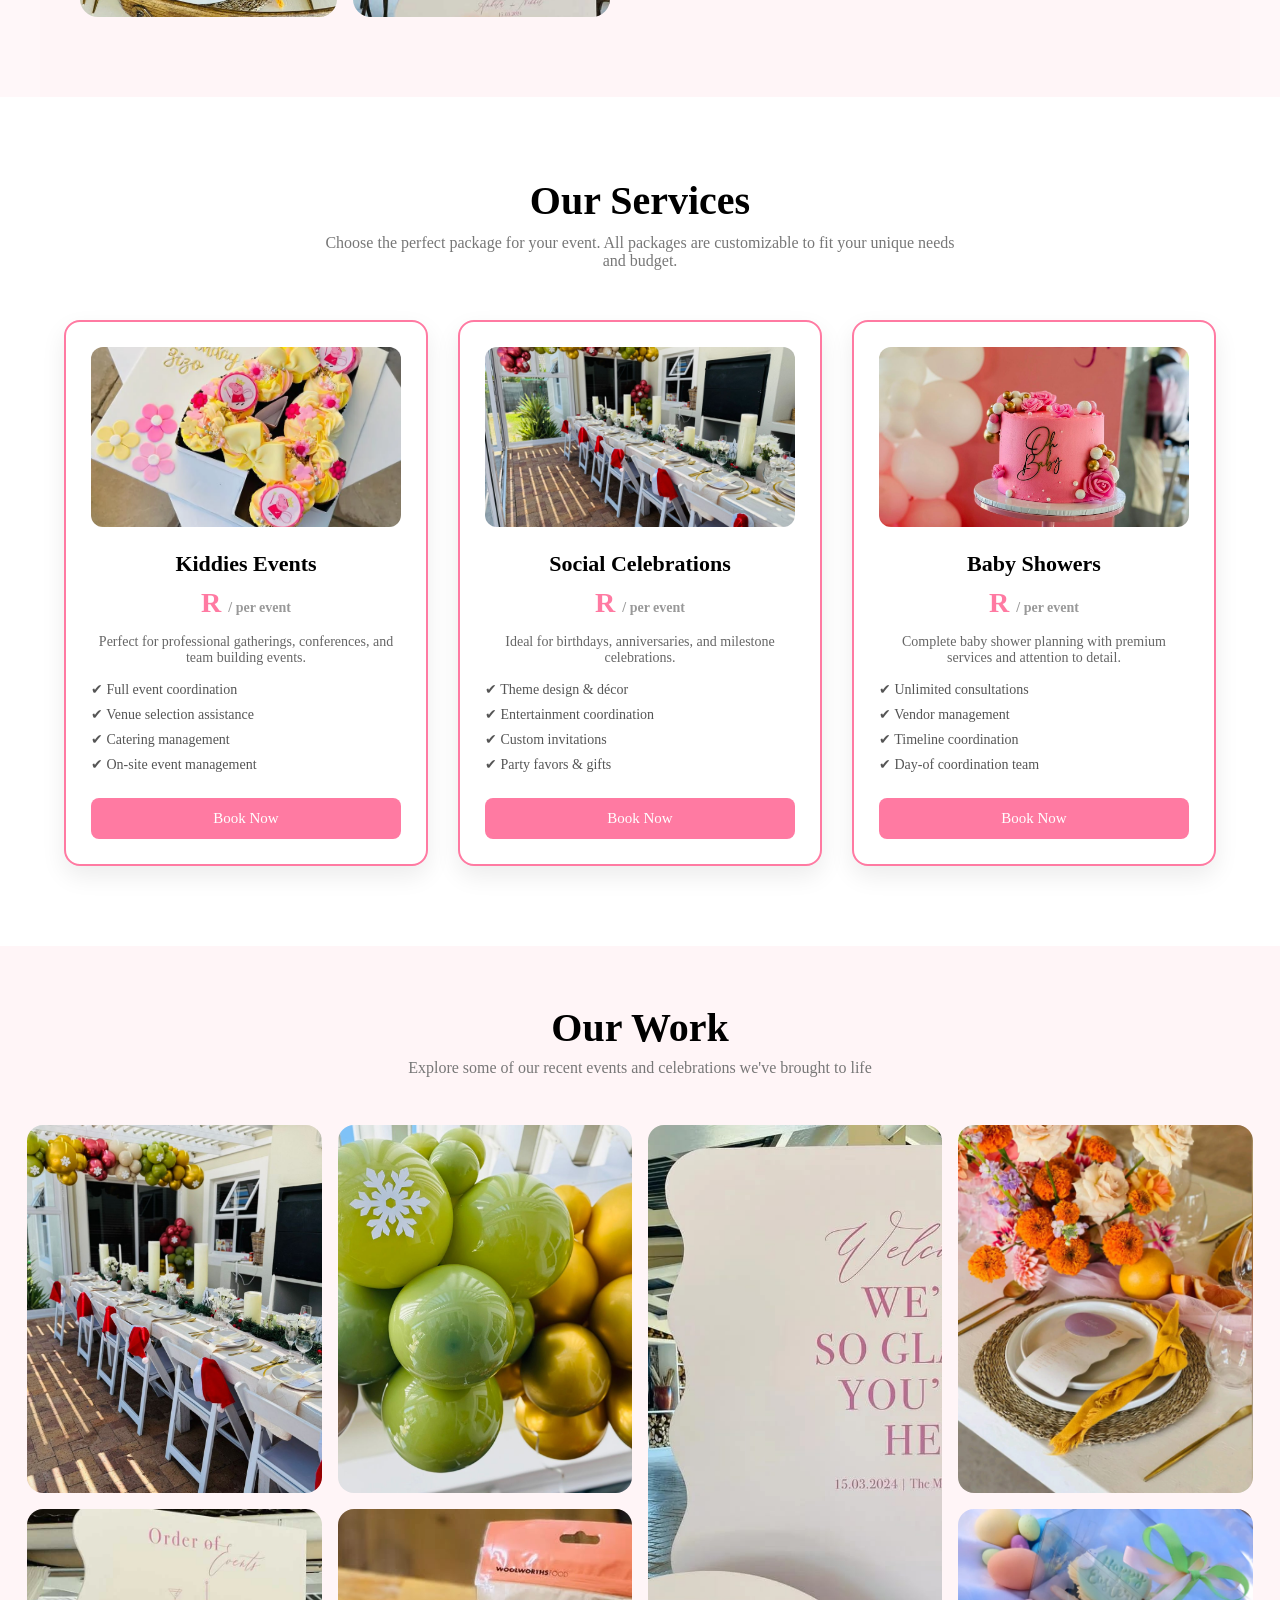
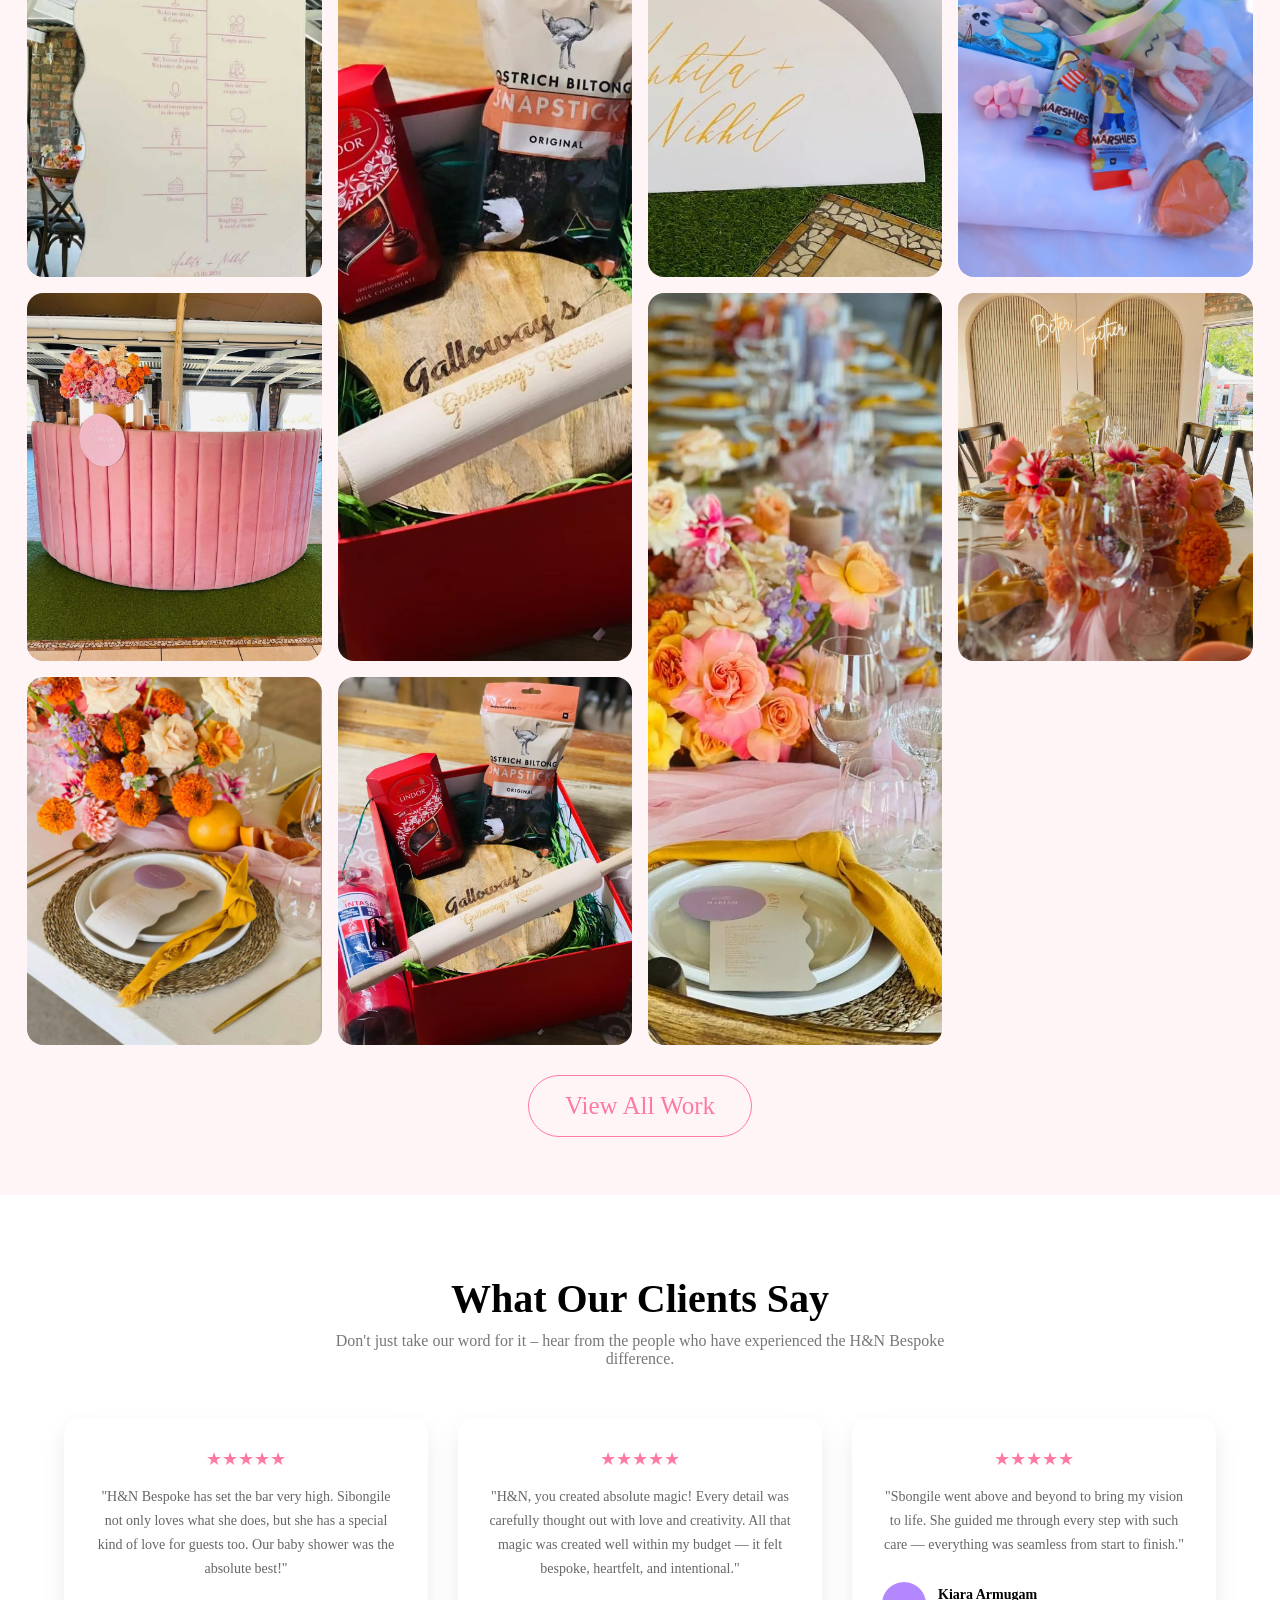
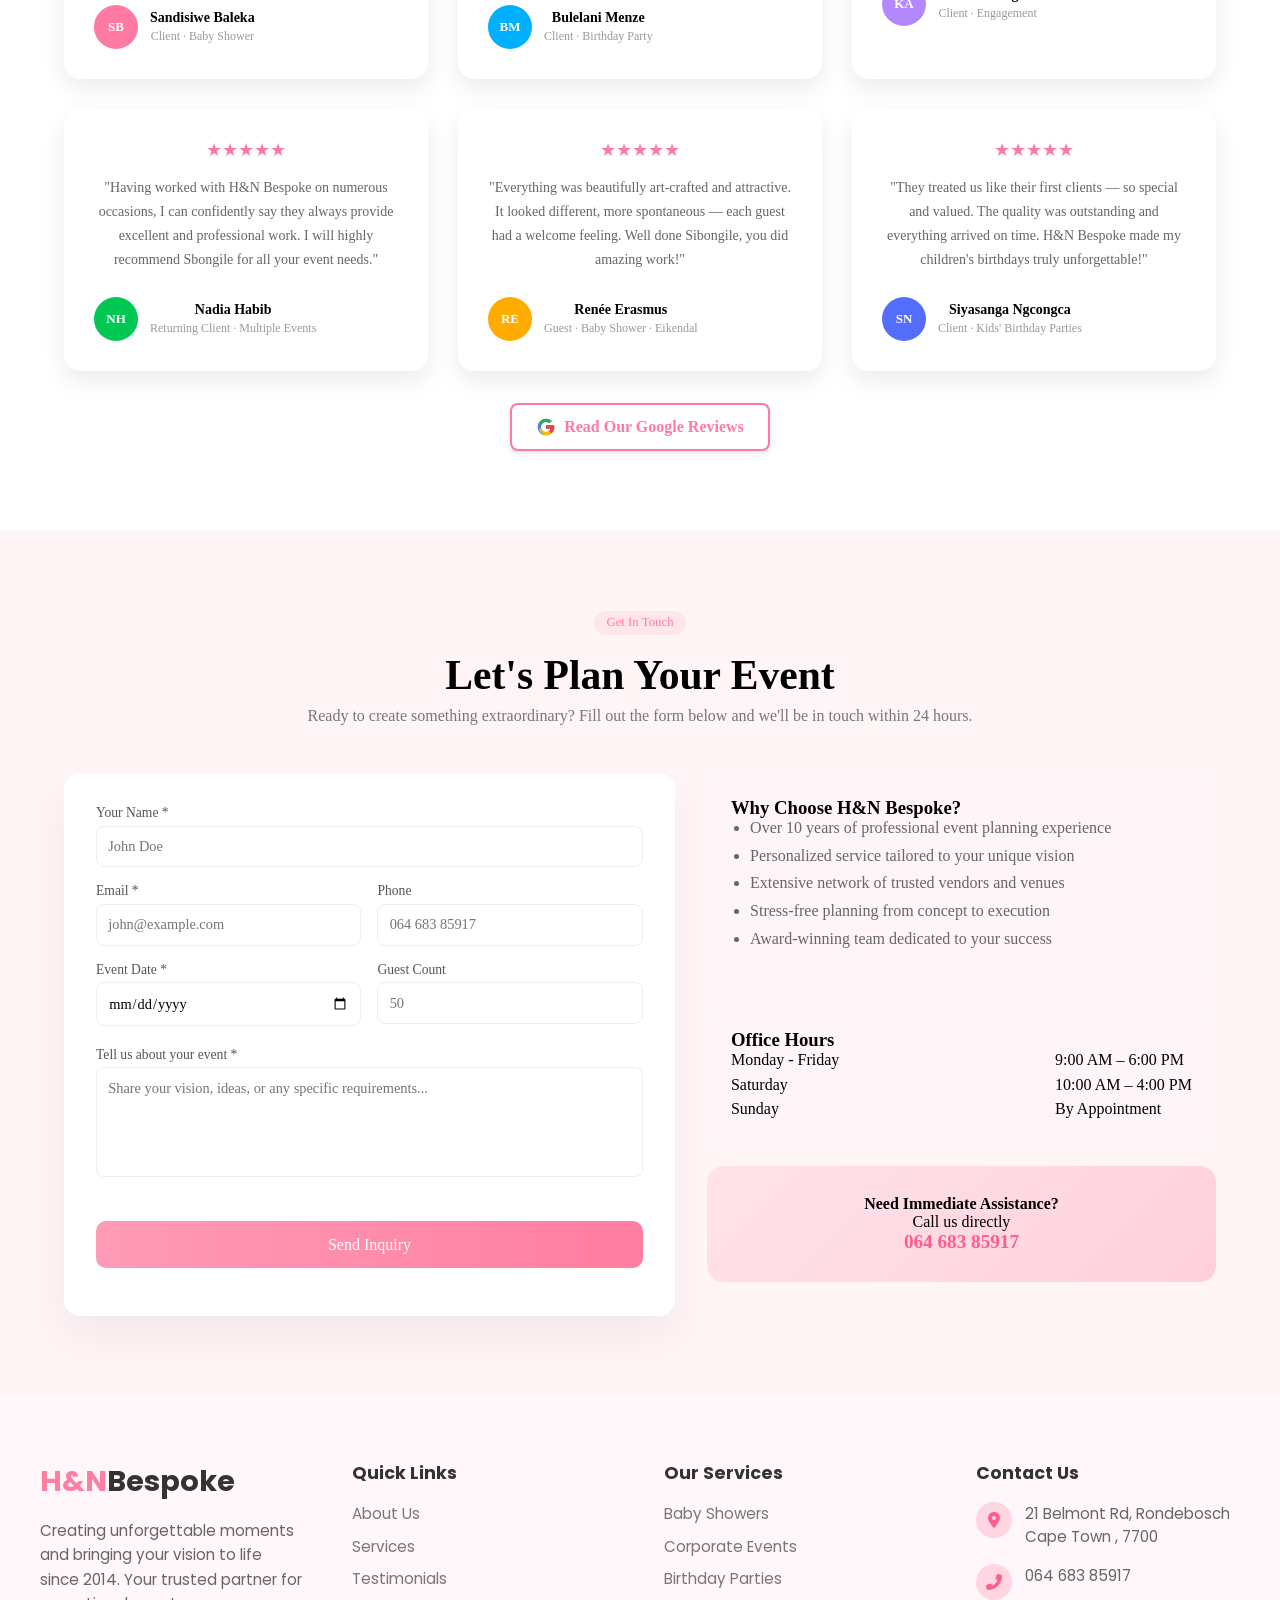
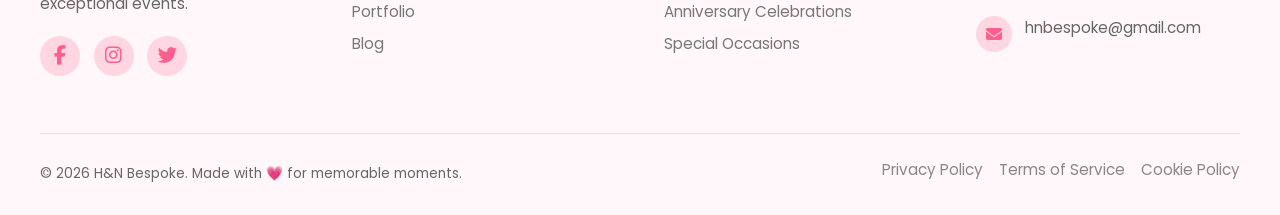
==== commit 3ebcc9e9: "Insert Google Reviews link with button styling Added a link to Google Reviews with styled button." ====
--- a/index.html
+++ b/index.html
@@ -289,6 +289,31 @@
       </div>
     </div>
   </div>
+ <div style="text-align: center; margin-top: 2rem;">
+  <a href="https://share.google/6SduvUakc90smqjbb" target="_blank" rel="noopener noreferrer" style="
+    display: inline-flex;
+    align-items: center;
+    gap: 0.5rem;
+    background-color: #fff;
+    color: #ff7aa2;;
+    border: 2px solid #ff7aa2;;
+    border-radius: 8px;
+    padding: 0.75rem 1.5rem;
+    font-size: 1rem;
+    font-weight: 600;
+    text-decoration: none;
+    box-shadow: 0 2px 6px rgba(0,0,0,0.1);
+    transition: box-shadow 0.2s;
+  " onmouseover="this.style.boxShadow='0 4px 12px rgba(0,0,0,0.2)'" onmouseout="this.style.boxShadow='0 2px 6px rgba(0,0,0,0.1)'">
+    <svg xmlns="http://www.w3.org/2000/svg" width="20" height="20" viewBox="0 0 48 48">
+      <path fill="#4285F4" d="M43.6 20.5H42V20H24v8h11.3C33.7 32.6 29.3 36 24 36c-6.6 0-12-5.4-12-12s5.4-12 12-12c3.1 0 5.8 1.1 7.9 3l5.7-5.7C34.5 6.5 29.6 4 24 4 12.9 4 4 12.9 4 24s8.9 20 20 20 20-8.9 20-20c0-1.2-.1-2.4-.4-3.5z"/>
+      <path fill="#34A853" d="M6.3 14.7l6.6 4.8C14.5 15.1 18.9 12 24 12c3.1 0 5.8 1.1 7.9 3l5.7-5.7C34.5 6.5 29.6 4 24 4 16.3 4 9.7 8.3 6.3 14.7z"/>
+      <path fill="#FBBC05" d="M24 44c5.4 0 10.3-2 14-5.2l-6.5-5.5C29.6 35 26.9 36 24 36c-5.2 0-9.6-3.4-11.2-8H6.2C9.5 35.6 16.2 44 24 44z"/>
+      <path fill="#EA4335" d="M43.6 20.5H42V20H24v8h11.3c-.8 2.2-2.2 4.1-4 5.5l6.5 5.5C41.8 35.7 44 30.2 44 24c0-1.2-.1-2.4-.4-3.5z"/>
+    </svg>
+    Read Our Google Reviews
+  </a>
+</div>
 </section>
 
 <section class="event-contact">
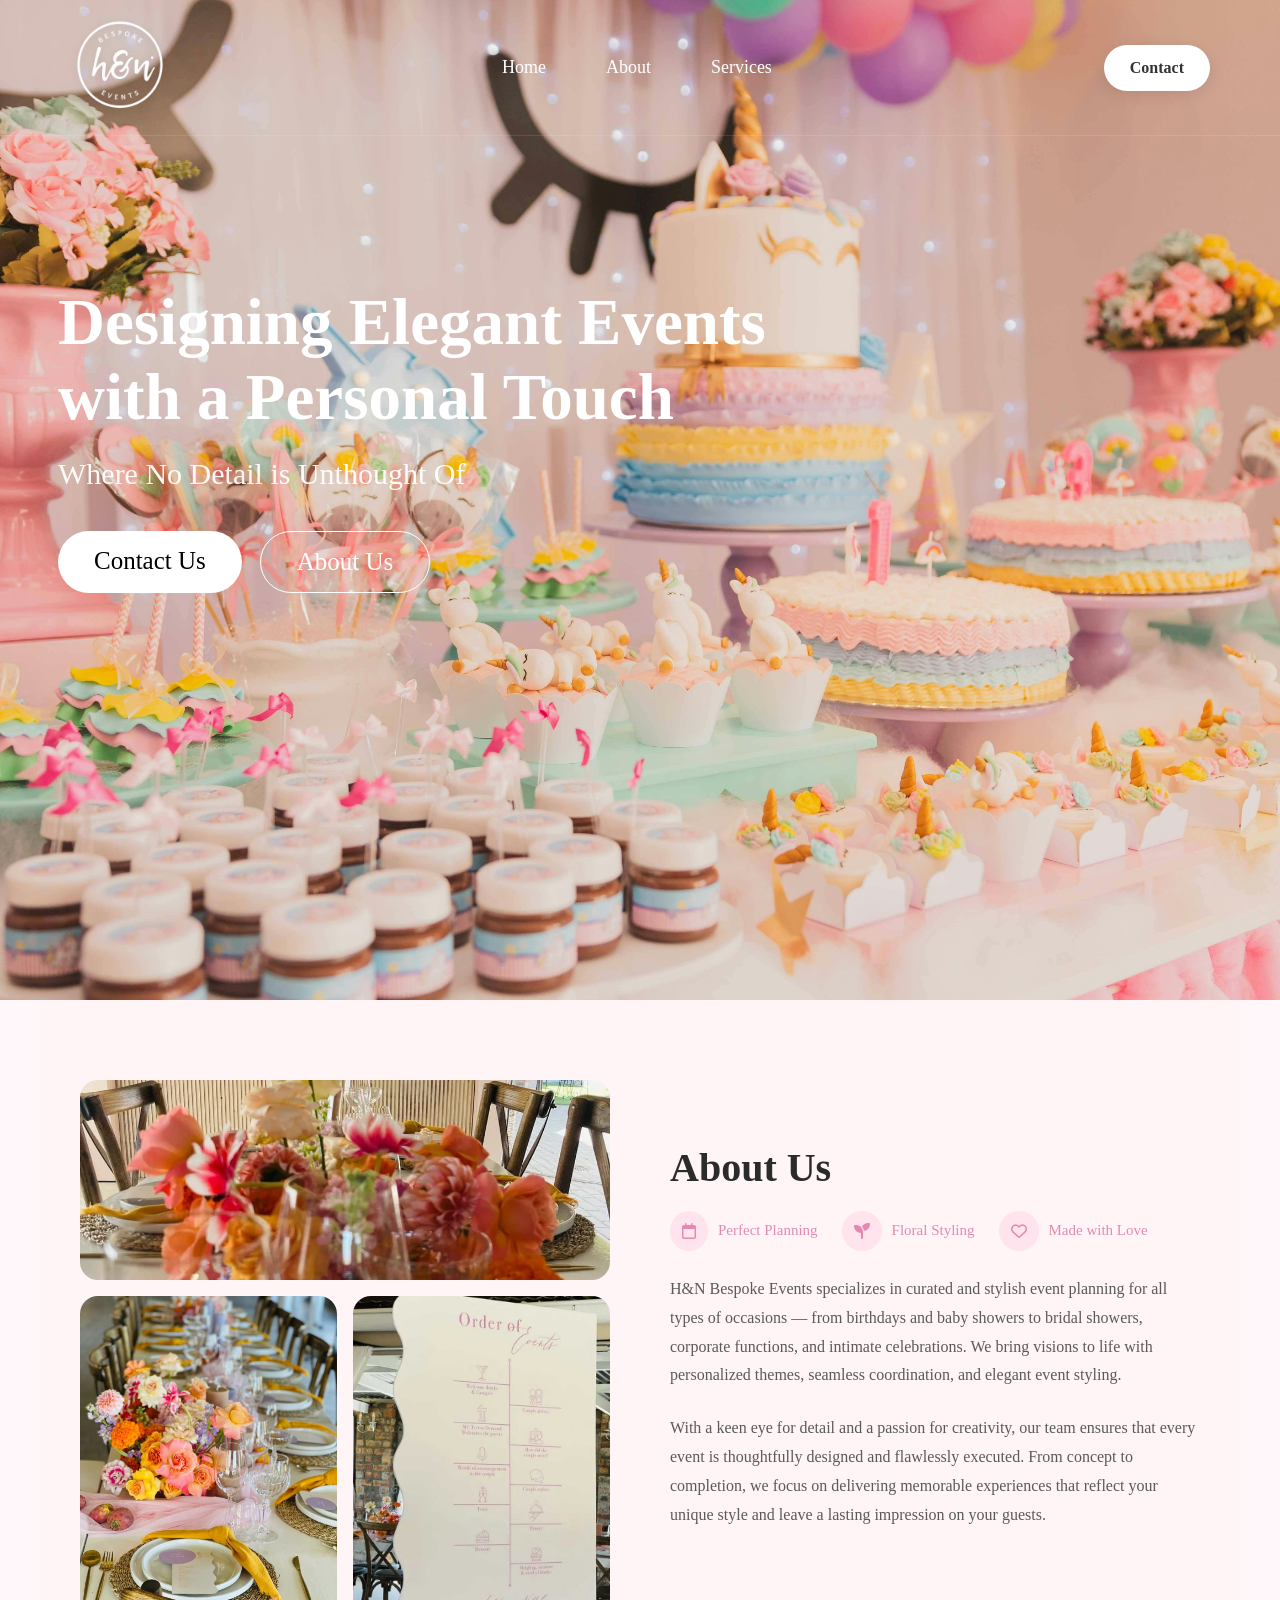
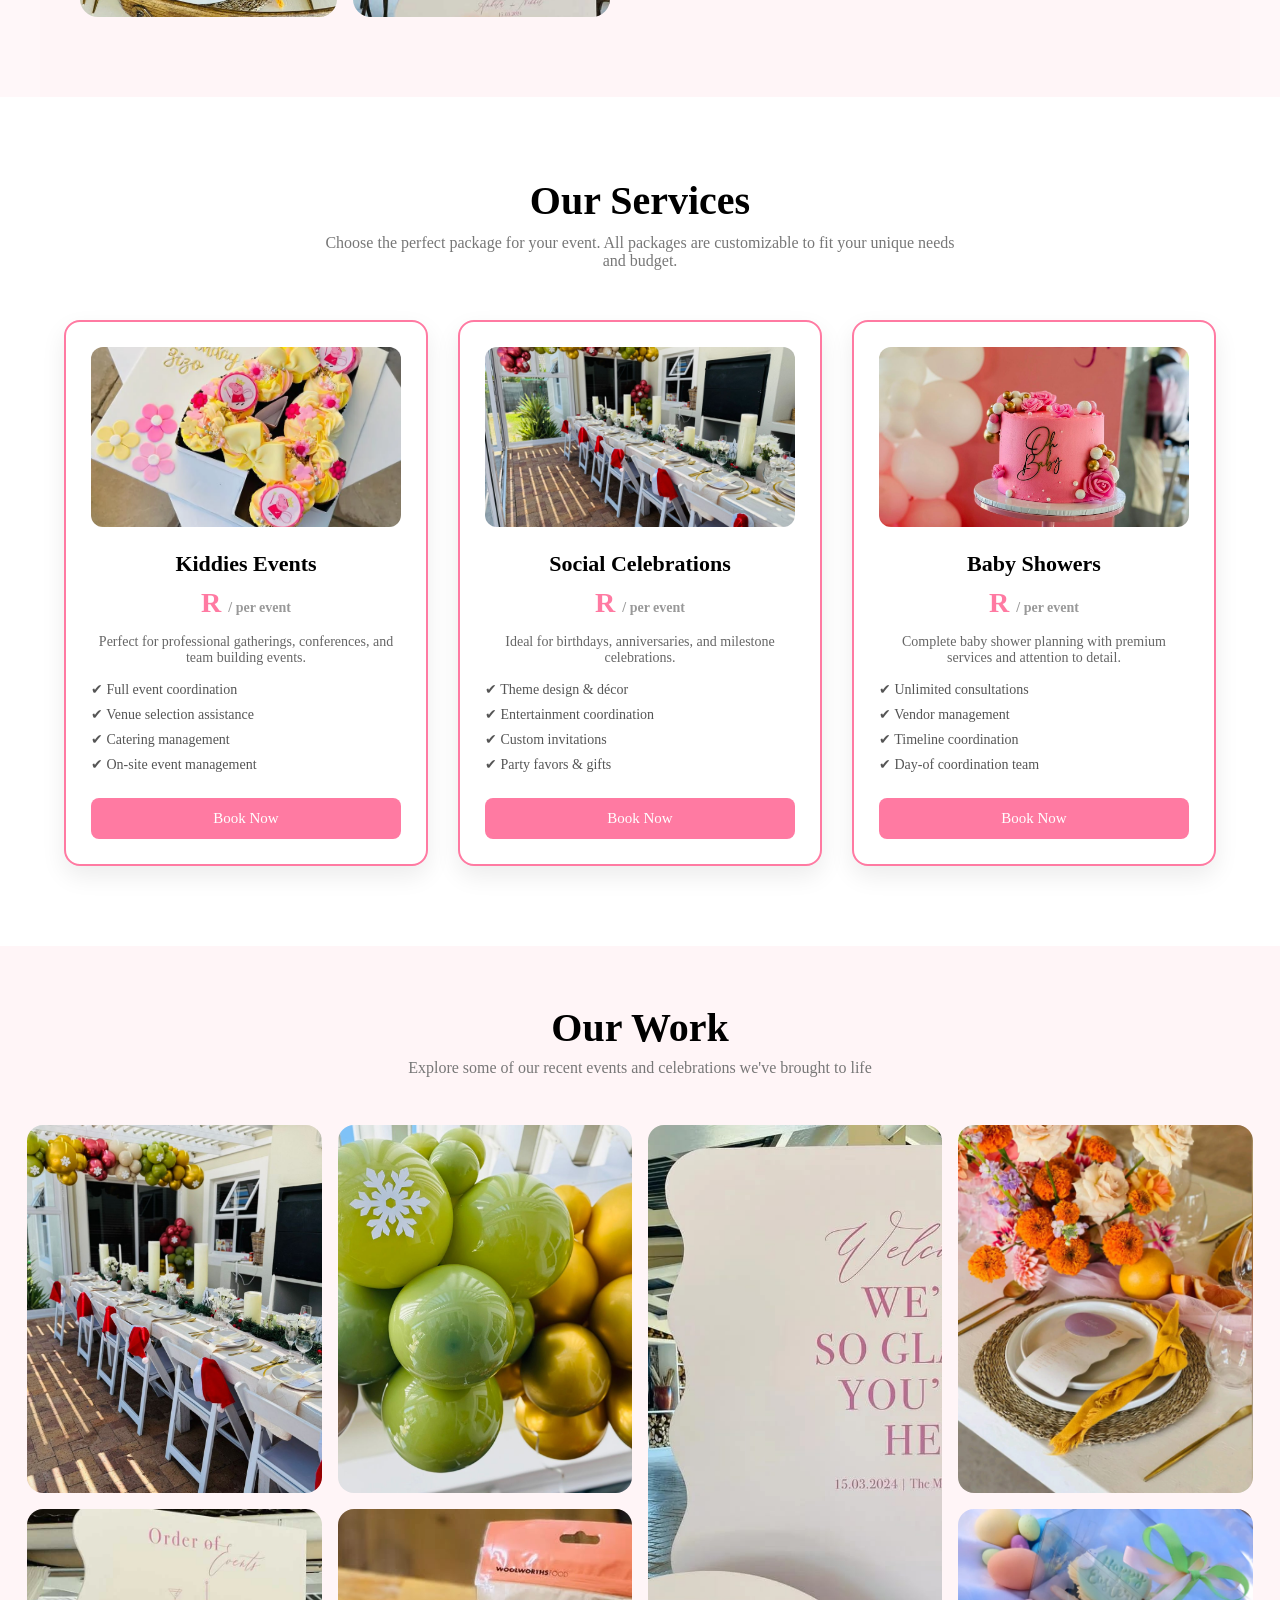
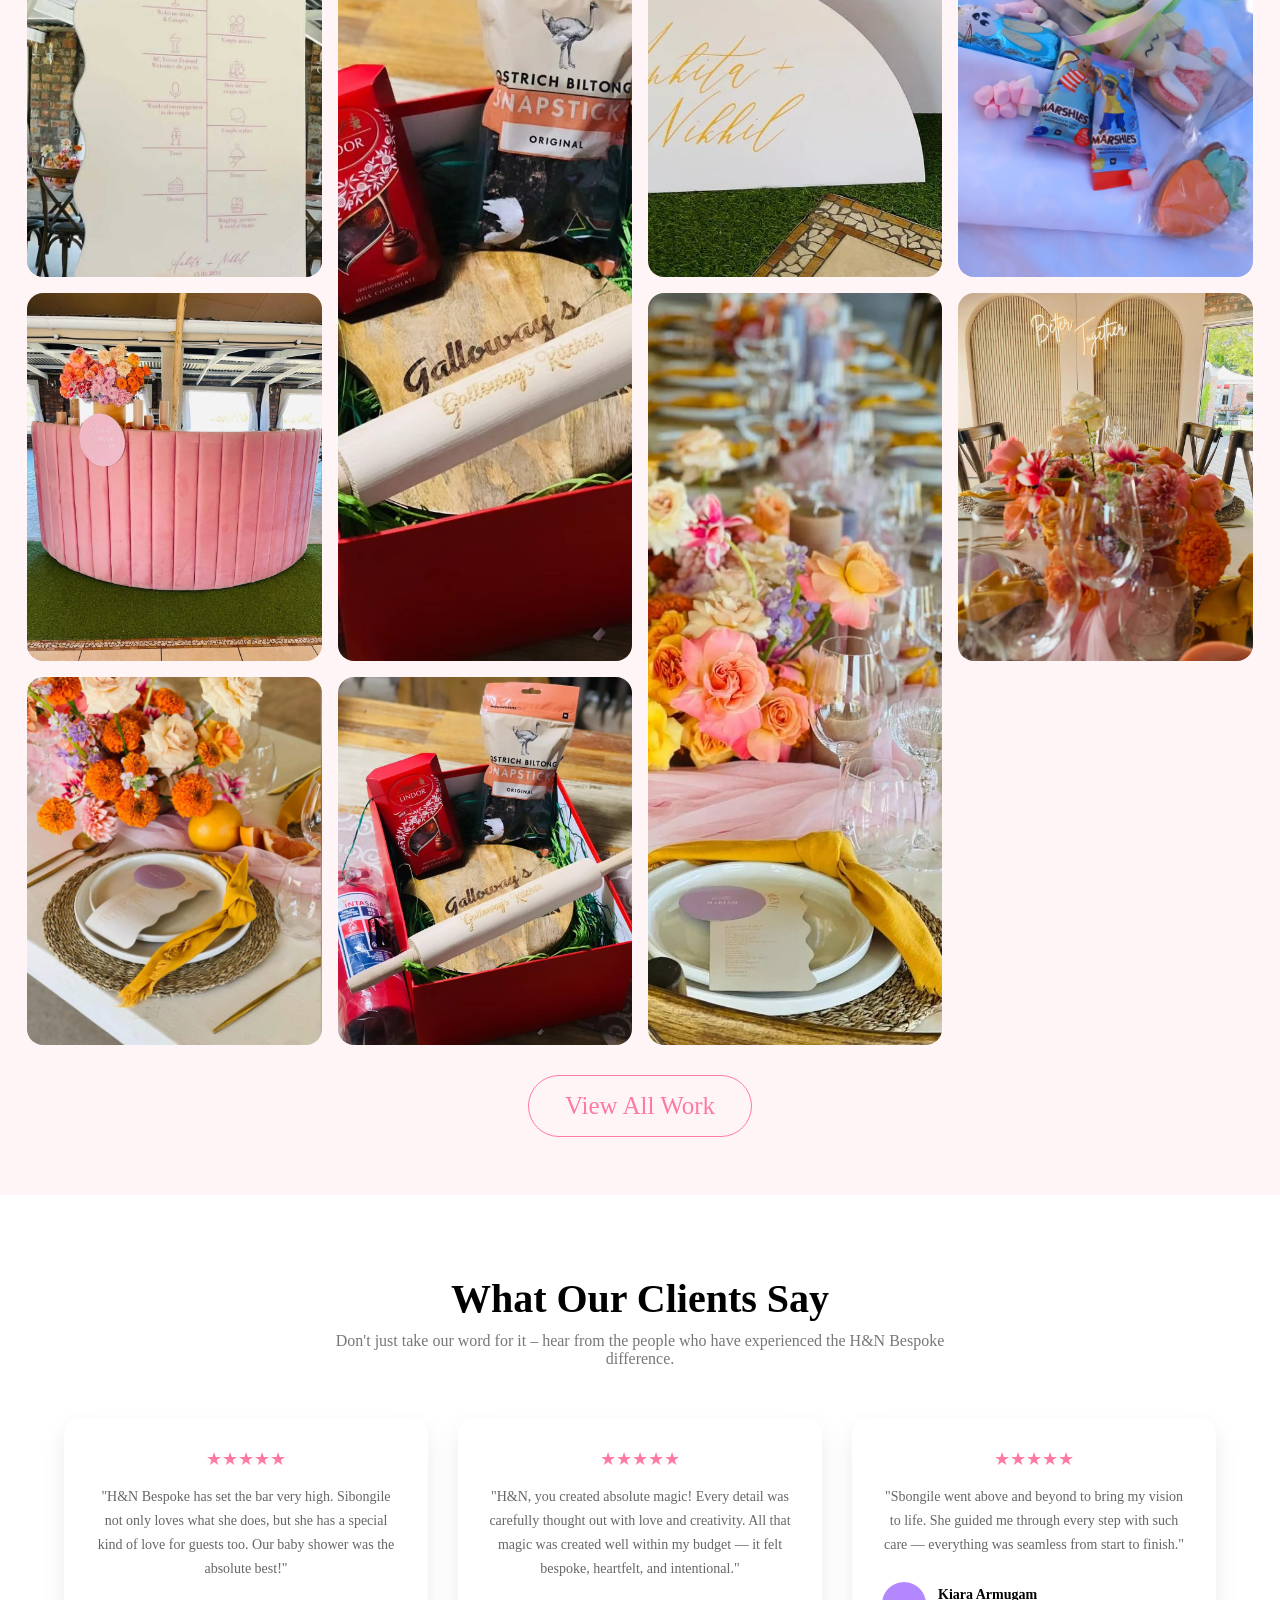
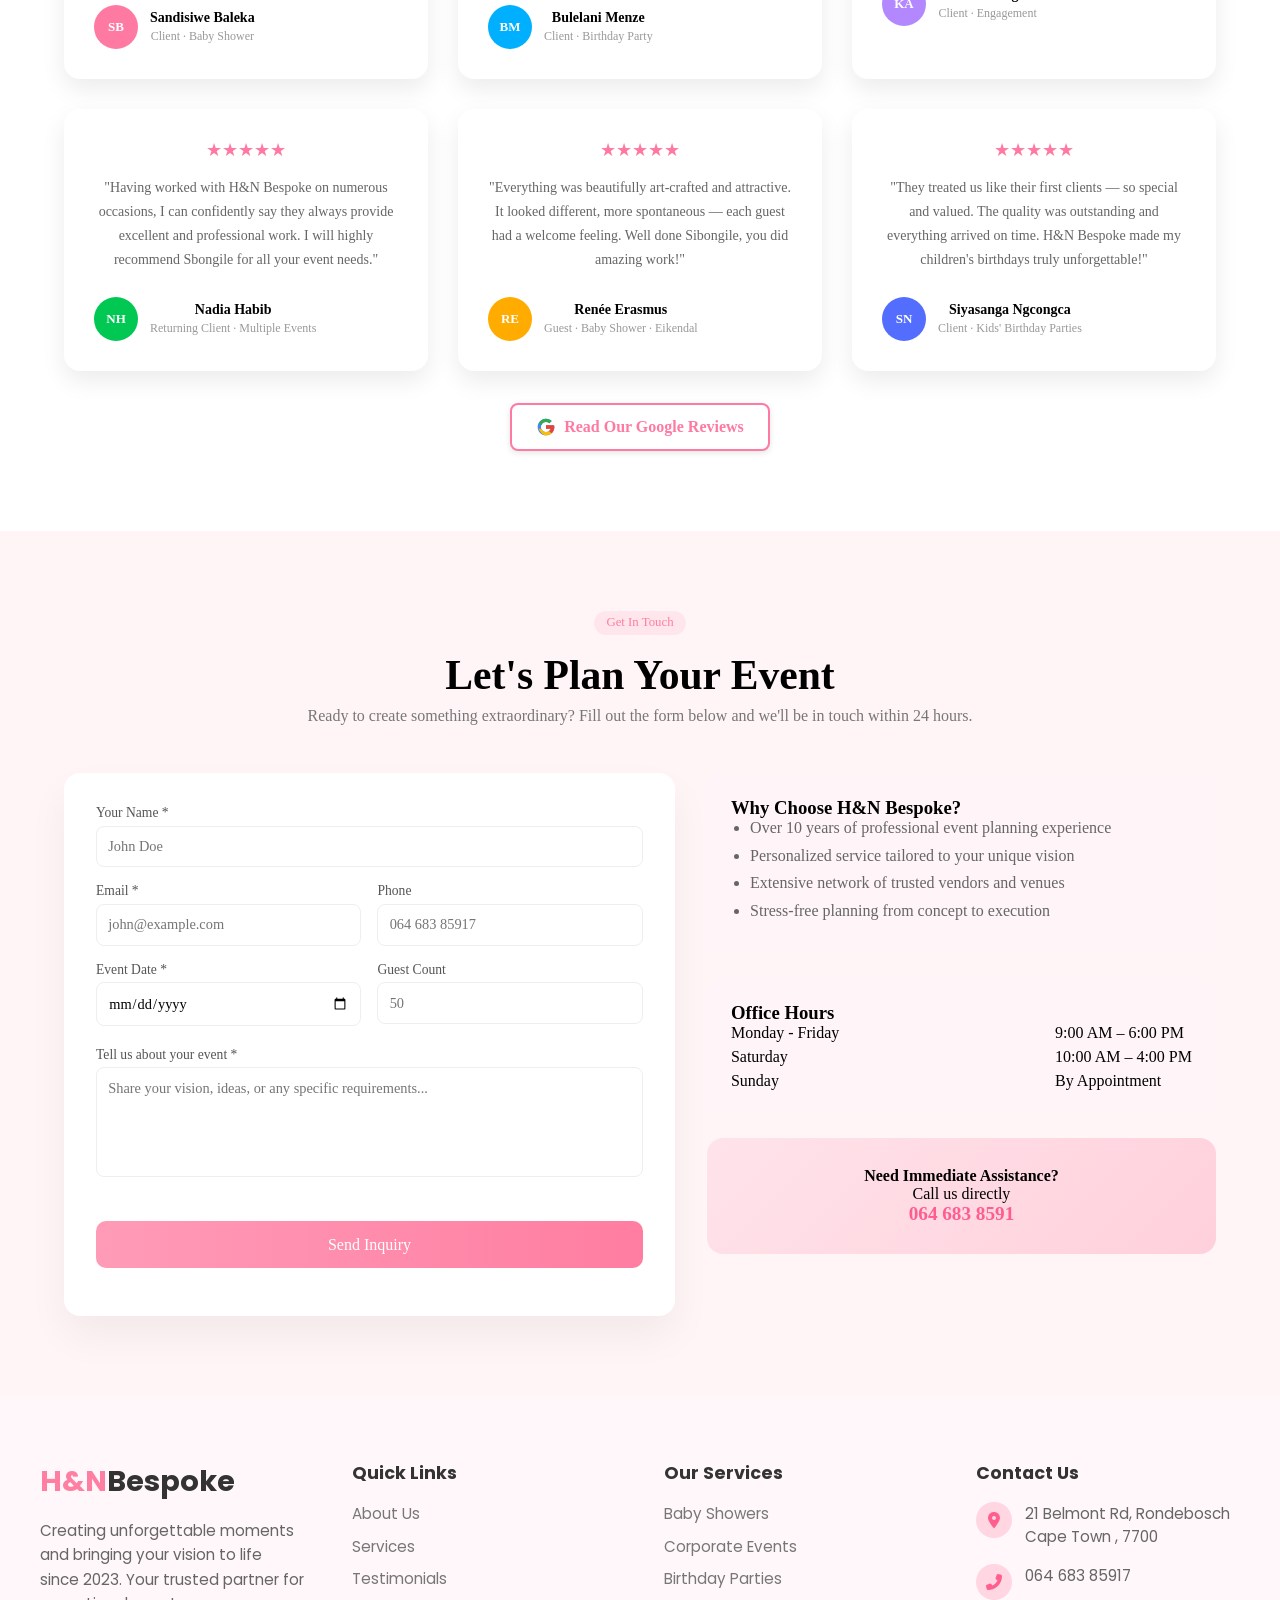
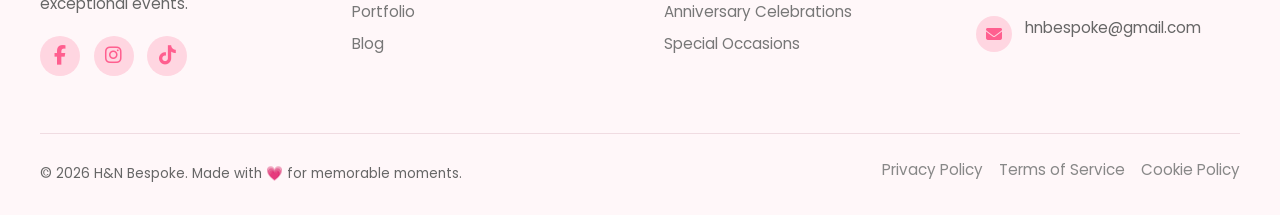
==== commit 9c2f0eda: "Update contact number and footer year in index.html" ====
--- a/index.html
+++ b/index.html
@@ -377,7 +377,6 @@
           <li>Personalized service tailored to your unique vision</li>
           <li>Extensive network of trusted vendors and venues</li>
           <li>Stress-free planning from concept to execution</li>
-          <li>Award-winning team dedicated to your success</li>
         </ul>
       </div>
 
@@ -393,7 +392,7 @@
       <div class="call-card">
         <h4>Need Immediate Assistance?</h4>
         <p>Call us directly</p>
-        <strong>064 683 85917</strong>
+        <strong>064 683 8591</strong>
       </div>
 
     </div>
@@ -405,14 +404,14 @@
     <div class="footer-brand">
       <h2>H&N<span>Bespoke</span></h2>
       <p>
-        Creating unforgettable moments and bringing your vision to life since 2014.
+        Creating unforgettable moments and bringing your vision to life since 2023.
         Your trusted partner for exceptional events.
       </p>
 
       <div class="socials">
-        <a href="#"><i class="fab fa-facebook-f"></i></a>
-        <a href="#"><i class="fab fa-instagram"></i></a>
-        <a href="#"><i class="fab fa-twitter"></i></a>
+        <a href="https://www.facebook.com/share/1Az5Mm8TBG/"><i class="fab fa-facebook-f"></i></a>
+        <a href="https://www.instagram.com/h_nbespoke?igsh=MTRmMm5kc3h3ZHNmaw=="><i class="fab fa-instagram"></i></a>
+        <a href="https://www.tiktok.com/@hnbespoke_04?_r=1&_t=ZS-9748Tv9RkhN"><i class="fab fa-tiktok"></i></a>
       </div>
     </div>
 
